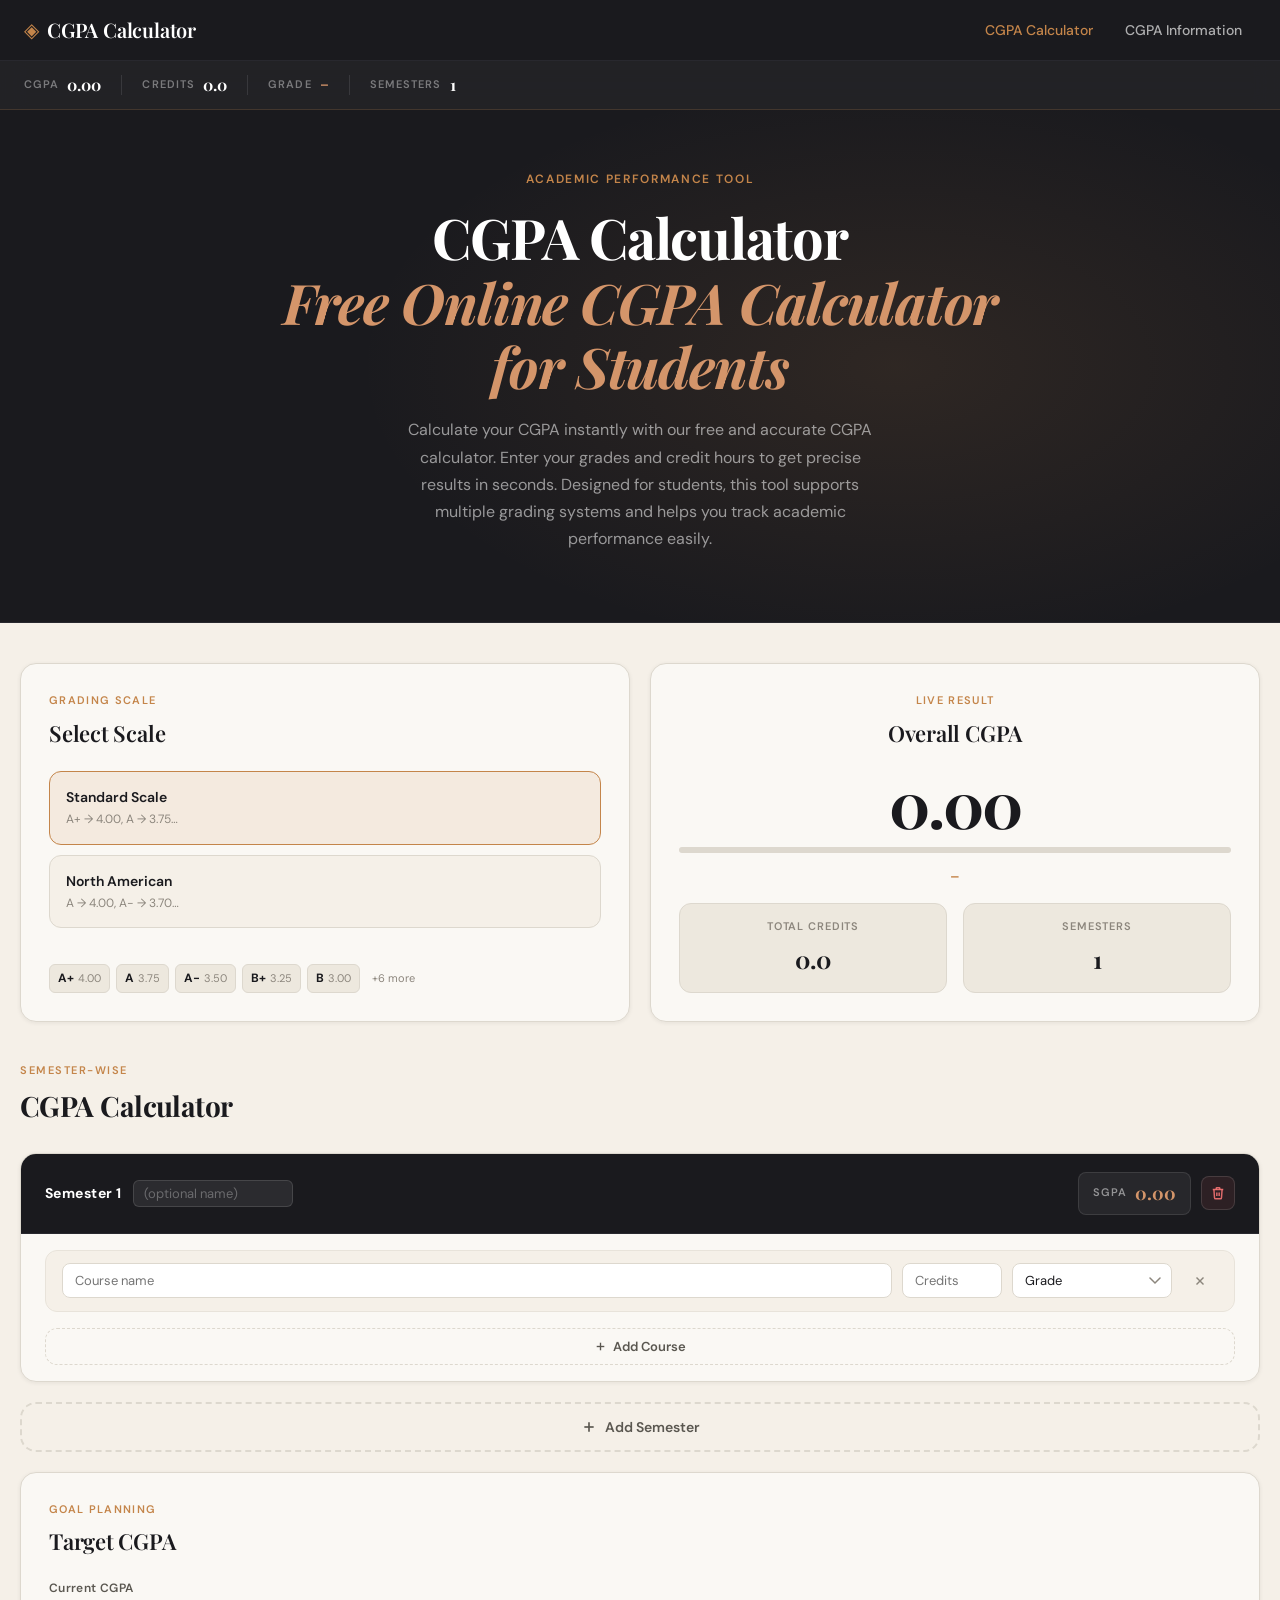
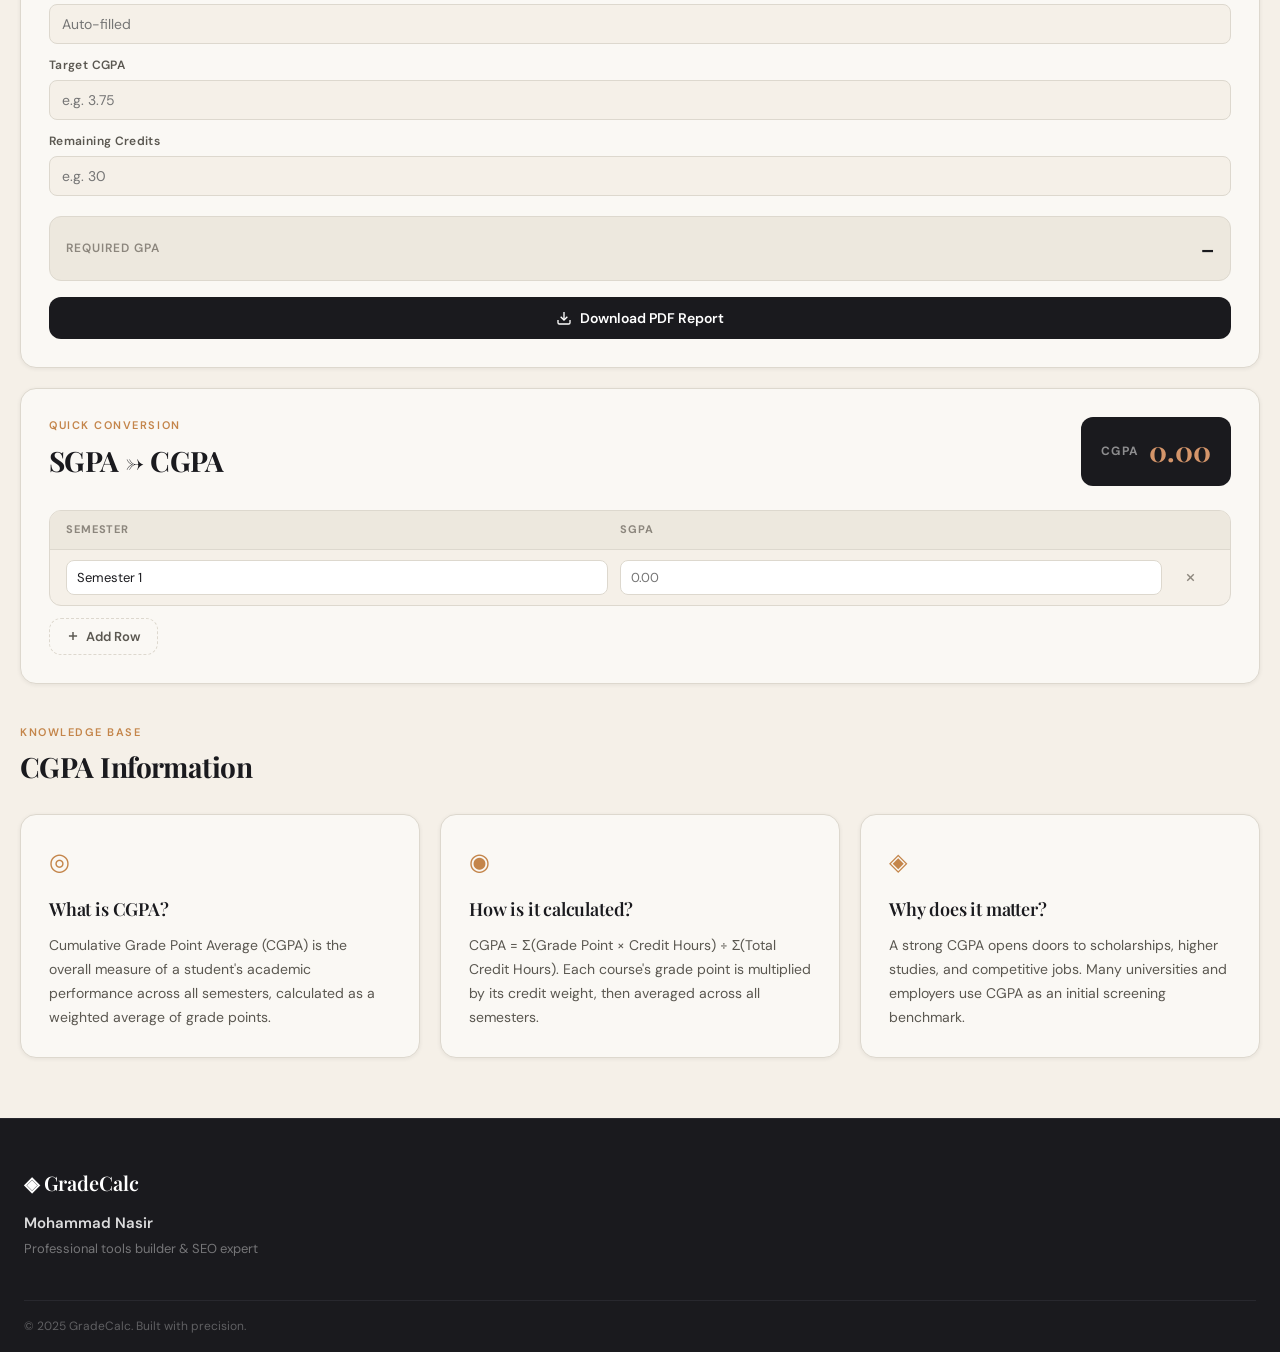
==== index.html @ 62d0e015 "index.html" ====
<!DOCTYPE html>
<html lang="en">
<head>
  <meta charset="UTF-8" />
  <meta name="viewport" content="width=device-width, initial-scale=1.0" />
  <title>CGPA Calculator – Fast & Accurate Tool | CGPACalculator.dev</title>
  <link rel="canonical" href="https://cgpacalculator.dev/" />
  <meta name="description" content="Calculate your CGPA instantly with our free CGPA calculator. Enter grades and credit hours to get results in seconds. Easy, fast, and student-friendly tool.">
  <meta name="google-site-verification" content="euvaC8yQmQ0gEXwuGFXI_nS4S3VFbsI_gxWL7Fpsbpg" />
  <meta name="msvalidate.01" content="71C0921EC3367979D0DF5595EA15F657" />
  <script async src="https://www.googletagmanager.com/gtag/js?id=G-31G4QMCRXB"></script>
  <script>
    window.dataLayer = window.dataLayer || [];
    function gtag(){dataLayer.push(arguments);}
    gtag('js', new Date());
    gtag('config', 'G-31G4QMCRXB');
  </script>
  <meta property="og:title" content="CGPA Calculator – Fast and Accurate CGPA Results" />
  <meta property="og:description" content="Free online CGPA calculator with multi-semester support, SGPA target prediction, and PDF export." />
  <meta property="og:type" content="website" />
  <meta property="og:url" content="https://cgpacalculator.dev/" />
  <meta property="og:image" content="https://cgpacalculator.dev/cgpa-calculator.webp" />
  <link rel="icon" type="image/webp" href="cgpa-calculator-logo.webp" />
  <link href="https://fonts.googleapis.com/css2?family=Playfair+Display:wght@400;600;700&family=DM+Sans:wght@300;400;500;600&display=swap" rel="stylesheet" />
  <link rel="stylesheet" href="style.css" />
</head>
<body>

  <!-- HEADER -->
  <header class="header">
    <div class="header-inner">
      <a href="index.html" class="logo">
        <span class="logo-icon">◈</span>
        <span class="logo-text">CGPA Calculator</span>
      </a>
      <nav class="nav-desktop">
        <a href="index.html" class="nav-link active">CGPA Calculator</a>
        <a href="cgpa-information.html" class="nav-link">CGPA Information</a>
      </nav>
      <button class="hamburger" id="hamburger" aria-label="Menu">
        <span></span><span></span><span></span>
      </button>
    </div>
    <div class="mobile-menu" id="mobileMenu">
      <a href="index.html" class="mobile-nav-link" onclick="closeMobileMenu()">CGPA Calculator</a>
      <a href="cgpa-information.html" class="mobile-nav-link" onclick="closeMobileMenu()">CGPA Information</a>
    </div>
  </header>

  <!-- STICKY CGPA BAR -->
  <div class="sticky-bar" id="stickyBar">
    <div class="sticky-bar-inner">
      <div class="sticky-item">
        <span class="sticky-label">CGPA</span>
        <span class="sticky-val" id="stickyCGPA">0.00</span>
      </div>
      <div class="sticky-divider"></div>
      <div class="sticky-item">
        <span class="sticky-label">Credits</span>
        <span class="sticky-val" id="stickyCredits">0</span>
      </div>
      <div class="sticky-divider"></div>
      <div class="sticky-item">
        <span class="sticky-label">Grade</span>
        <span class="sticky-val sticky-grade" id="stickyGrade">–</span>
      </div>
      <div class="sticky-divider"></div>
      <div class="sticky-item">
        <span class="sticky-label">Semesters</span>
        <span class="sticky-val" id="stickySemesters">1</span>
      </div>
    </div>
  </div>

  <!-- HERO -->
  <section class="hero">
    <div class="hero-inner">
      <p class="hero-eyebrow">Academic Performance Tool</p>
      <h1 class="hero-title">CGPA Calculator<br /><em>Free Online CGPA Calculator for Students</em></h1>
      <p class="hero-sub">Calculate your CGPA instantly with our free and accurate CGPA calculator. Enter your grades and credit hours to get precise results in seconds. Designed for students, this tool supports multiple grading systems and helps you track academic performance easily.</p>
    </div>
  </section>

  <!-- MAIN CONTENT -->
  <main class="main-content" id="calculator">

    <!-- TOP GRID: SCALE + RESULT -->
    <section class="top-grid">
      <div class="top-card" id="scaleCard">
        <div class="card-label">Grading Scale</div>
        <h2 class="card-title">Select Scale</h2>
        <div class="scale-options">
          <label class="scale-option" id="scaleStandardLabel">
            <input type="radio" name="scale" value="standard" checked id="scaleStandard" />
            <div class="scale-option-content">
              <span class="scale-name">Standard Scale</span>
              <span class="scale-desc">A+ → 4.00, A → 3.75…</span>
            </div>
          </label>
          <label class="scale-option" id="scaleNALabel">
            <input type="radio" name="scale" value="na" id="scaleNA" />
            <div class="scale-option-content">
              <span class="scale-name">North American</span>
              <span class="scale-desc">A → 4.00, A− → 3.70…</span>
            </div>
          </label>
        </div>
        <div class="scale-preview" id="scalePreview"></div>
      </div>

      <div class="top-card result-card" id="resultCard">
        <div class="card-label">Live Result</div>
        <h2 class="card-title">Overall CGPA</h2>
        <div class="cgpa-display">
          <div class="cgpa-big" id="cgpaDisplay">0.00</div>
          <div class="cgpa-bar-wrap">
            <div class="cgpa-bar" id="cgpaBar"></div>
          </div>
          <div class="cgpa-grade-label" id="cgpaGradeLabel">–</div>
        </div>
        <div class="total-credits-row">
          <div class="stat-box">
            <span class="stat-label">Total Credits</span>
            <span class="stat-val" id="totalCredits">0</span>
          </div>
          <div class="stat-box">
            <span class="stat-label">Semesters</span>
            <span class="stat-val" id="totalSemesters">1</span>
          </div>
        </div>
      </div>
    </section>

    <!-- CGPA CALCULATOR -->
    <section class="calculator-section">
      <div class="section-header">
        <div>
          <span class="section-eyebrow">Semester-wise</span>
          <h2 class="section-title">CGPA Calculator</h2>
        </div>
      </div>
      <div id="semestersContainer"></div>
      <button class="btn-add-semester" id="addSemesterBtn">
        <svg width="16" height="16" viewBox="0 0 24 24" fill="none" stroke="currentColor" stroke-width="2.5"><line x1="12" y1="5" x2="12" y2="19"/><line x1="5" y1="12" x2="19" y2="12"/></svg>
        Add Semester
      </button>
    </section>

    <!-- TARGET CGPA (standalone — between calculator and sgpa) -->
    <div class="top-card target-card-standalone" id="targetCard">
      <div class="card-label">Goal Planning</div>
      <h2 class="card-title">Target CGPA</h2>
      <div class="target-form">
        <div class="target-field">
          <label>Current CGPA</label>
          <input type="number" id="currentCGPA" min="0" max="4" step="0.01" placeholder="Auto-filled" />
        </div>
        <div class="target-field">
          <label>Target CGPA</label>
          <input type="number" id="targetCGPA" min="0" max="4" step="0.01" placeholder="e.g. 3.75" />
        </div>
        <div class="target-field">
          <label>Remaining Credits</label>
          <input type="number" id="remainingCredits" min="0" step="1" placeholder="e.g. 30" />
        </div>
        <div class="target-result" id="targetResult">
          <span class="target-label">Required GPA</span>
          <span class="target-val" id="requiredGPA">–</span>
        </div>
      </div>
      <button class="btn-pdf" id="downloadPDF">
        <svg width="16" height="16" viewBox="0 0 24 24" fill="none" stroke="currentColor" stroke-width="2"><path d="M21 15v4a2 2 0 0 1-2 2H5a2 2 0 0 1-2-2v-4"/><polyline points="7 10 12 15 17 10"/><line x1="12" y1="15" x2="12" y2="3"/></svg>
        Download PDF Report
      </button>
    </div>

    <!-- SGPA → CGPA -->
    <section class="sgpa-section">
      <div class="section-header">
        <div>
          <span class="section-eyebrow">Quick Conversion</span>
          <h2 class="section-title">SGPA → CGPA</h2>
        </div>
        <div class="sgpa-cgpa-result">
          <span class="sgpa-label">CGPA</span>
          <span class="sgpa-val" id="sgpaCGPA">0.00</span>
        </div>
      </div>
      <div class="sgpa-table-wrap">
        <div class="sgpa-table-header">
          <span>Semester</span>
          <span>SGPA</span>
          <span></span>
        </div>
        <div id="sgpaRowsContainer"></div>
      </div>
      <button class="btn-add-row" id="addSGPARow">
        <svg width="14" height="14" viewBox="0 0 24 24" fill="none" stroke="currentColor" stroke-width="2.5"><line x1="12" y1="5" x2="12" y2="19"/><line x1="5" y1="12" x2="19" y2="12"/></svg>
        Add Row
      </button>
    </section>

    <!-- INFO SECTION -->
    <section class="info-section" id="info">
      <div class="section-header">
        <div>
          <span class="section-eyebrow">Knowledge Base</span>
          <h2 class="section-title">CGPA Information</h2>
        </div>
      </div>
      <div class="info-grid">
        <div class="info-card">
          <div class="info-icon">◎</div>
          <h3>What is CGPA?</h3>
          <p>Cumulative Grade Point Average (CGPA) is the overall measure of a student's academic performance across all semesters, calculated as a weighted average of grade points.</p>
        </div>
        <div class="info-card">
          <div class="info-icon">◉</div>
          <h3>How is it calculated?</h3>
          <p>CGPA = Σ(Grade Point × Credit Hours) ÷ Σ(Total Credit Hours). Each course's grade point is multiplied by its credit weight, then averaged across all semesters.</p>
        </div>
        <div class="info-card">
          <div class="info-icon">◈</div>
          <h3>Why does it matter?</h3>
          <p>A strong CGPA opens doors to scholarships, higher studies, and competitive jobs. Many universities and employers use CGPA as an initial screening benchmark.</p>
        </div>
      </div>
    </section>

  </main>

  <!-- FOOTER -->
  <footer class="footer">
    <div class="footer-inner">
      <div class="footer-left">
        <div class="footer-logo">◈ GradeCalc</div>
        <div class="footer-author">Mohammad Nasir</div>
        <div class="footer-bio">Professional tools builder & SEO expert</div>
      </div>
    </div>
    <div class="footer-bottom">
      <span>© 2025 GradeCalc. Built with precision.</span>
    </div>
  </footer>

  <script src="script.js"></script>
</body>
</html>
---- style.css ----
/* ============================================================
   GRADECALC — Complete Stylesheet
   Covers: index, cgpa-information, all blog pages
   ============================================================ */

*, *::before, *::after { box-sizing: border-box; margin: 0; padding: 0; }

:root {
  --bg:           #f5f0e8;
  --bg-2:         #ede8de;
  --bg-card:      #faf8f4;
  --surface:      #ffffff;
  --border:       #ddd8ce;
  --border-light: #e8e3da;
  --text-primary:   #1a1a1e;
  --text-secondary: #5a5750;
  --text-muted:     #8c867d;
  --accent:       #c4854a;
  --accent-light: #d4956a;
  --accent-dim:   rgba(196,133,74,0.12);
  --accent-glow:  rgba(196,133,74,0.25);
  --dark:   #1a1a1e;
  --dark-2: #28282e;
  --dark-3: #38383f;
  --green: #4a8c6a;
  --red:   #b85555;
  --radius-sm: 8px;
  --radius:    12px;
  --radius-lg: 16px;
  --shadow-sm: 0 1px 4px rgba(26,26,30,0.07);
  --shadow:    0 4px 16px rgba(26,26,30,0.10);
  --shadow-lg: 0 8px 32px rgba(26,26,30,0.13);
  --font-display: 'Playfair Display', Georgia, serif;
  --font-body:    'DM Sans', -apple-system, sans-serif;
  --transition:   0.22s ease;
}

html { scroll-behavior: smooth; }
body { font-family: var(--font-body); background: var(--bg); color: var(--text-primary); line-height: 1.6; min-height: 100vh; -webkit-font-smoothing: antialiased; }

/* HEADER */
.header { position: sticky; top: 0; z-index: 100; background: var(--dark); border-bottom: 1px solid var(--dark-2); backdrop-filter: blur(12px); }
.header-inner { max-width: 1280px; margin: 0 auto; padding: 0 24px; height: 60px; display: flex; align-items: center; justify-content: space-between; }
.logo { display: flex; align-items: center; gap: 8px; text-decoration: none; }
.logo-icon { color: var(--accent); font-size: 20px; line-height: 1; }
.logo-text { font-family: var(--font-display); font-size: 20px; font-weight: 600; color: #fff; letter-spacing: -0.01em; }
.nav-desktop { display: flex; align-items: center; gap: 4px; }
.nav-link { text-decoration: none; color: rgba(255,255,255,0.65); font-size: 14px; font-weight: 500; padding: 6px 14px; border-radius: var(--radius-sm); transition: color var(--transition), background var(--transition); }
.nav-link:hover { color: #fff; background: rgba(255,255,255,0.08); }
.nav-link.active { color: var(--accent); }
.hamburger { display: none; flex-direction: column; gap: 5px; background: none; border: none; cursor: pointer; padding: 6px; border-radius: 6px; }
.hamburger span { display: block; width: 22px; height: 2px; background: rgba(255,255,255,0.8); border-radius: 2px; transition: transform var(--transition), opacity var(--transition); }
.hamburger.active span:nth-child(1) { transform: translateY(7px) rotate(45deg); }
.hamburger.active span:nth-child(2) { opacity: 0; }
.hamburger.active span:nth-child(3) { transform: translateY(-7px) rotate(-45deg); }
.mobile-menu { display: none; flex-direction: column; background: var(--dark-2); border-top: 1px solid var(--dark-3); overflow: hidden; max-height: 0; transition: max-height 0.3s ease; }
.mobile-menu.open { max-height: 200px; }
.mobile-nav-link { display: block; padding: 14px 24px; color: rgba(255,255,255,0.75); text-decoration: none; font-size: 14px; font-weight: 500; border-bottom: 1px solid var(--dark-3); transition: color var(--transition), background var(--transition); }
.mobile-nav-link:hover { color: #fff; background: rgba(255,255,255,0.05); }

/* STICKY BAR */
.sticky-bar { position: sticky; top: 60px; z-index: 90; background: rgba(26,26,30,0.96); backdrop-filter: blur(12px); -webkit-backdrop-filter: blur(12px); border-bottom: 1px solid rgba(196,133,74,0.2); transform: translateY(-100%); opacity: 0; transition: transform 0.3s ease, opacity 0.3s ease; pointer-events: none; }
.sticky-bar.visible { transform: translateY(0); opacity: 1; pointer-events: auto; }
.sticky-bar-inner { max-width: 1280px; margin: 0 auto; padding: 0 24px; height: 48px; display: flex; align-items: center; }
.sticky-item { display: flex; align-items: center; gap: 8px; padding: 0 20px; }
.sticky-item:first-child { padding-left: 0; }
.sticky-divider { width: 1px; height: 20px; background: rgba(255,255,255,0.1); flex-shrink: 0; }
.sticky-label { font-size: 11px; font-weight: 600; letter-spacing: 0.1em; text-transform: uppercase; color: rgba(255,255,255,0.4); }
.sticky-val { font-size: 16px; font-weight: 700; color: #fff; font-family: var(--font-display); }
.sticky-grade { color: var(--accent-light); font-size: 13px; font-weight: 600; font-family: var(--font-body); }

/* HERO */
.hero { background: var(--dark); padding: 60px 24px 70px; border-bottom: 1px solid var(--dark-2); position: relative; overflow: hidden; }
.hero::before { content: ""; position: absolute; inset: 0; background: radial-gradient(ellipse 60% 80% at 70% 50%, rgba(196,133,74,0.12) 0%, transparent 70%); pointer-events: none; }
.hero-inner { max-width: 720px; margin: 0 auto; text-align: center; position: relative; }
.hero-eyebrow { font-size: 12px; font-weight: 600; letter-spacing: 0.14em; text-transform: uppercase; color: var(--accent); margin-bottom: 16px; }
.hero-title { font-family: var(--font-display); font-size: clamp(32px, 5vw, 56px); font-weight: 700; color: #fff; line-height: 1.15; letter-spacing: -0.02em; margin-bottom: 18px; }
.hero-title em { font-style: italic; color: var(--accent-light); }
.hero-sub { font-size: 16px; color: rgba(255,255,255,0.55); max-width: 480px; margin: 0 auto; line-height: 1.7; }

/* MAIN CONTENT (index) */
.main-content { max-width: 1280px; margin: 0 auto; padding: 48px 24px 0; display: flex; flex-direction: column; }

/* TOP GRID */
.top-grid { display: grid; grid-template-columns: 1fr 1fr; gap: 20px; margin-bottom: 20px; align-items: stretch; }
.top-card { background: var(--bg-card); border: 1px solid var(--border); border-radius: var(--radius-lg); padding: 28px; display: flex; flex-direction: column; box-shadow: var(--shadow-sm); transition: box-shadow var(--transition); }
.top-card:hover { box-shadow: var(--shadow); }
.target-card-standalone { margin-top: 20px; margin-bottom: 20px; }
.card-label { font-size: 11px; font-weight: 600; letter-spacing: 0.12em; text-transform: uppercase; color: var(--accent); margin-bottom: 6px; }
.card-title { font-family: var(--font-display); font-size: 22px; font-weight: 600; color: var(--text-primary); margin-bottom: 20px; letter-spacing: -0.01em; }
.scale-options { display: flex; flex-direction: column; gap: 10px; }
.scale-option { display: flex; align-items: center; gap: 12px; padding: 14px 16px; border: 1.5px solid var(--border); border-radius: var(--radius); cursor: pointer; transition: border-color var(--transition), background var(--transition); background: var(--bg); }
.scale-option input[type="radio"] { display: none; }
.scale-option.scale-active { border-color: var(--accent); background: var(--accent-dim); }
.scale-option:hover { border-color: var(--accent-light); }
.scale-option-content { display: flex; flex-direction: column; gap: 2px; }
.scale-name { font-size: 14px; font-weight: 600; color: var(--text-primary); }
.scale-desc { font-size: 12px; color: var(--text-muted); }
.scale-preview { margin-top: auto; padding-top: 16px; }
.preview-row { display: flex; flex-wrap: wrap; gap: 6px; align-items: center; }
.preview-item { display: flex; align-items: center; gap: 4px; background: var(--bg-2); border: 1px solid var(--border); border-radius: 6px; padding: 4px 8px; }
.pi-letter { font-size: 12px; font-weight: 700; color: var(--text-primary); }
.pi-val    { font-size: 11px; color: var(--text-muted); }
.preview-more { font-size: 11px; color: var(--text-muted); padding: 4px 6px; }
.result-card { align-items: center; text-align: center; }
.cgpa-display { flex: 1; display: flex; flex-direction: column; align-items: center; gap: 12px; width: 100%; }
.cgpa-big { font-family: var(--font-display); font-size: 64px; font-weight: 700; color: var(--text-primary); line-height: 1; letter-spacing: -0.03em; }
.cgpa-bar-wrap { width: 100%; height: 6px; background: var(--border); border-radius: 99px; overflow: hidden; }
.cgpa-bar { height: 100%; background: linear-gradient(90deg, var(--accent), var(--accent-light)); border-radius: 99px; width: 0%; transition: width 0.6s cubic-bezier(0.34,1.56,0.64,1); }
.cgpa-grade-label { font-size: 14px; font-weight: 600; color: var(--accent); letter-spacing: 0.04em; }
.total-credits-row { display: flex; gap: 16px; margin-top: auto; padding-top: 16px; width: 100%; }
.stat-box { flex: 1; background: var(--bg-2); border: 1px solid var(--border); border-radius: var(--radius); padding: 14px; display: flex; flex-direction: column; gap: 4px; }
.stat-label { font-size: 11px; font-weight: 600; letter-spacing: 0.08em; text-transform: uppercase; color: var(--text-muted); }
.stat-val   { font-size: 24px; font-weight: 700; font-family: var(--font-display); color: var(--text-primary); }
.target-form { display: flex; flex-direction: column; gap: 12px; flex: 1; }
.target-field { display: flex; flex-direction: column; gap: 5px; }
.target-field label { font-size: 12px; font-weight: 600; color: var(--text-secondary); letter-spacing: 0.03em; }
.target-field input { width: 100%; padding: 10px 12px; border: 1.5px solid var(--border); border-radius: var(--radius-sm); background: var(--bg); font-family: var(--font-body); font-size: 14px; color: var(--text-primary); outline: none; transition: border-color var(--transition); }
.target-field input:focus { border-color: var(--accent); }
.target-result { margin-top: 8px; padding: 14px 16px; background: var(--bg-2); border: 1.5px solid var(--border); border-radius: var(--radius); display: flex; justify-content: space-between; align-items: center; transition: border-color var(--transition), background var(--transition); }
.target-result.target-possible   { border-color: var(--green); background: rgba(74,140,106,0.08); }
.target-result.target-impossible { border-color: var(--red);   background: rgba(184,85,85,0.08); }
.target-result.target-achieved   { border-color: var(--accent); background: var(--accent-dim); }
.target-label { font-size: 12px; font-weight: 600; color: var(--text-muted); text-transform: uppercase; letter-spacing: 0.08em; }
.target-val   { font-size: 22px; font-weight: 700; font-family: var(--font-display); color: var(--text-primary); }
.target-impossible .target-val { color: var(--red); }
.target-achieved   .target-val { color: var(--accent); }
.target-possible   .target-val { color: var(--green); }
.btn-pdf { margin-top: 16px; display: flex; align-items: center; justify-content: center; gap: 8px; width: 100%; padding: 12px 18px; background: var(--dark); color: #fff; border: none; border-radius: var(--radius); font-family: var(--font-body); font-size: 14px; font-weight: 600; cursor: pointer; transition: background var(--transition), transform var(--transition); }
.btn-pdf:hover  { background: var(--dark-2); transform: translateY(-1px); }
.btn-pdf:active { transform: translateY(0); }

/* SECTION HEADERS */
.section-header { display: flex; justify-content: space-between; align-items: flex-start; margin-bottom: 24px; }
.section-eyebrow { display: block; font-size: 11px; font-weight: 600; letter-spacing: 0.14em; text-transform: uppercase; color: var(--accent); margin-bottom: 4px; }
.section-title { font-family: var(--font-display); font-size: 28px; font-weight: 700; color: var(--text-primary); letter-spacing: -0.02em; }

/* CALCULATOR SECTION */
.calculator-section { margin-top: 20px; margin-bottom: 0; }
.semester-box { background: var(--bg-card); border: 1px solid var(--border); border-radius: var(--radius-lg); margin-bottom: 20px; overflow: hidden; box-shadow: var(--shadow-sm); transition: box-shadow var(--transition); }
.semester-box:hover { box-shadow: var(--shadow); }
.semester-header { display: flex; align-items: center; justify-content: space-between; padding: 18px 24px; background: var(--dark); border-bottom: 1px solid var(--dark-2); }
.semester-title-wrap { display: flex; align-items: center; gap: 12px; }
.semester-num { font-size: 14px; font-weight: 700; color: #fff; letter-spacing: 0.03em; }
.semester-name-input { background: rgba(255,255,255,0.08); border: 1px solid rgba(255,255,255,0.12); border-radius: 6px; padding: 4px 10px; font-family: var(--font-body); font-size: 13px; color: rgba(255,255,255,0.75); width: 160px; outline: none; transition: border-color var(--transition), background var(--transition); }
.semester-name-input:focus { border-color: var(--accent); background: rgba(255,255,255,0.12); }
.semester-name-input::placeholder { color: rgba(255,255,255,0.3); }
.semester-right-wrap { display: flex; align-items: center; gap: 10px; }
.semester-sgpa-wrap { display: flex; align-items: center; gap: 8px; background: rgba(255,255,255,0.06); border: 1px solid rgba(255,255,255,0.1); border-radius: 8px; padding: 6px 14px; }
.sgpa-tag-label { font-size: 11px; font-weight: 600; color: rgba(255,255,255,0.5); text-transform: uppercase; letter-spacing: 0.1em; }
.sgpa-tag-val   { font-size: 18px; font-weight: 700; font-family: var(--font-display); color: var(--accent-light); }
.btn-delete-semester { display: flex; align-items: center; justify-content: center; width: 34px; height: 34px; border: 1px solid rgba(255,255,255,0.12); background: rgba(184,85,85,0.12); color: rgba(255,120,120,0.85); cursor: pointer; border-radius: 8px; transition: background var(--transition), color var(--transition), border-color var(--transition); flex-shrink: 0; }
.btn-delete-semester:hover { background: rgba(184,85,85,0.28); color: #ff8080; border-color: rgba(184,85,85,0.4); }
.courses-container { padding: 16px 24px 8px; display: flex; flex-direction: column; gap: 10px; }
.course-row { display: grid; grid-template-columns: 2fr 100px 160px 36px; gap: 10px; align-items: center; padding: 12px 16px; background: var(--bg); border: 1px solid var(--border-light); border-radius: var(--radius); transition: opacity 0.25s, border-color var(--transition), box-shadow var(--transition); }
.course-row:hover  { border-color: var(--border); box-shadow: var(--shadow-sm); }
.course-row.removing { opacity: 0; }
.course-row input, .course-row select { width: 100%; padding: 8px 12px; border: 1.5px solid var(--border); border-radius: var(--radius-sm); background: var(--surface); font-family: var(--font-body); font-size: 13px; color: var(--text-primary); outline: none; transition: border-color var(--transition); }
.course-row input:focus, .course-row select:focus { border-color: var(--accent); }
.course-row select { appearance: none; -webkit-appearance: none; background-image: url("data:image/svg+xml,%3Csvg xmlns='http://www.w3.org/2000/svg' width='12' height='8' viewBox='0 0 12 8'%3E%3Cpath d='M1 1l5 5 5-5' stroke='%238c867d' stroke-width='1.5' fill='none' stroke-linecap='round'/%3E%3C/svg%3E"); background-repeat: no-repeat; background-position: right 10px center; padding-right: 28px; }
.btn-delete-course { display: flex; align-items: center; justify-content: center; width: 36px; height: 36px; border: none; background: transparent; color: var(--text-muted); cursor: pointer; border-radius: 6px; transition: background var(--transition), color var(--transition); flex-shrink: 0; }
.btn-delete-course:hover { background: rgba(184,85,85,0.1); color: var(--red); }
.btn-add-course { display: flex; align-items: center; justify-content: center; gap: 6px; margin: 8px 24px 16px; padding: 9px 16px; width: calc(100% - 48px); background: transparent; border: 1.5px dashed var(--border); border-radius: var(--radius); font-family: var(--font-body); font-size: 13px; font-weight: 600; color: var(--text-secondary); cursor: pointer; transition: border-color var(--transition), color var(--transition), background var(--transition); }
.btn-add-course:hover { border-color: var(--accent); color: var(--accent); background: var(--accent-dim); }
.btn-add-semester { display: flex; align-items: center; justify-content: center; gap: 8px; width: 100%; padding: 14px; background: transparent; border: 2px dashed var(--border); border-radius: var(--radius-lg); font-family: var(--font-body); font-size: 14px; font-weight: 600; color: var(--text-secondary); cursor: pointer; transition: all var(--transition); }
.btn-add-semester:hover { border-color: var(--accent); color: var(--accent); background: var(--accent-dim); }

/* SGPA SECTION */
.sgpa-section { background: var(--bg-card); border: 1px solid var(--border); border-radius: var(--radius-lg); padding: 28px; margin-bottom: 40px; box-shadow: var(--shadow-sm); }
.sgpa-cgpa-result { display: flex; align-items: center; gap: 10px; background: var(--dark); border-radius: var(--radius); padding: 12px 20px; }
.sgpa-label { font-size: 12px; font-weight: 700; color: rgba(255,255,255,0.5); letter-spacing: 0.1em; text-transform: uppercase; }
.sgpa-val   { font-size: 28px; font-weight: 700; font-family: var(--font-display); color: var(--accent-light); }
.sgpa-table-wrap { background: var(--bg); border: 1px solid var(--border); border-radius: var(--radius); overflow: hidden; margin-bottom: 12px; }
.sgpa-table-header { display: grid; grid-template-columns: 1fr 1fr 40px; gap: 12px; padding: 10px 16px; background: var(--bg-2); border-bottom: 1px solid var(--border); font-size: 11px; font-weight: 700; color: var(--text-muted); letter-spacing: 0.08em; text-transform: uppercase; }
.sgpa-row { display: grid; grid-template-columns: 1fr 1fr 40px; gap: 12px; align-items: center; padding: 10px 16px; border-bottom: 1px solid var(--border-light); transition: background var(--transition); }
.sgpa-row:last-child { border-bottom: none; }
.sgpa-row:hover { background: var(--bg-2); }
.sgpa-row input { width: 100%; padding: 8px 10px; border: 1.5px solid var(--border); border-radius: var(--radius-sm); background: var(--surface); font-family: var(--font-body); font-size: 13px; color: var(--text-primary); outline: none; transition: border-color var(--transition); }
.sgpa-row input:focus { border-color: var(--accent); }
.btn-delete-sgpa { display: flex; align-items: center; justify-content: center; width: 32px; height: 32px; border: none; background: transparent; color: var(--text-muted); cursor: pointer; border-radius: 6px; transition: background var(--transition), color var(--transition); }
.btn-delete-sgpa:hover { background: rgba(184,85,85,0.1); color: var(--red); }
.btn-add-row { display: flex; align-items: center; gap: 6px; padding: 9px 16px; background: transparent; border: 1.5px dashed var(--border); border-radius: var(--radius); font-family: var(--font-body); font-size: 13px; font-weight: 600; color: var(--text-secondary); cursor: pointer; transition: all var(--transition); }
.btn-add-row:hover { border-color: var(--accent); color: var(--accent); background: var(--accent-dim); }

/* INFO CARDS */
.info-section { margin-bottom: 60px; }
.info-grid { display: grid; grid-template-columns: repeat(3, 1fr); gap: 20px; }
.info-card { background: var(--bg-card); border: 1px solid var(--border); border-radius: var(--radius-lg); padding: 28px; box-shadow: var(--shadow-sm); transition: box-shadow var(--transition), transform var(--transition); }
.info-card:hover { box-shadow: var(--shadow); transform: translateY(-2px); }
.info-icon { font-size: 24px; color: var(--accent); margin-bottom: 14px; }
.info-card h3 { font-family: var(--font-display); font-size: 18px; font-weight: 600; color: var(--text-primary); margin-bottom: 10px; letter-spacing: -0.01em; }
.info-card p  { font-size: 14px; color: var(--text-secondary); line-height: 1.7; }

/* BLOG GRID (cgpa-information) */
.blog-section-wrap { max-width: 1280px; margin: 0 auto; padding: 52px 24px 60px; }
.blog-grid { display: grid; grid-template-columns: repeat(3, 1fr); gap: 20px; margin-bottom: 52px; }
.blog-card { background: var(--bg-card); border: 1px solid var(--border); border-radius: var(--radius-lg); padding: 28px; text-decoration: none; display: flex; flex-direction: column; gap: 10px; box-shadow: var(--shadow-sm); position: relative; overflow: hidden; transition: box-shadow var(--transition), transform var(--transition), border-color var(--transition); }
.blog-card::before { content: ""; position: absolute; top: 0; left: 0; right: 0; height: 3px; background: linear-gradient(90deg, var(--accent), var(--accent-light)); opacity: 0; transition: opacity var(--transition); }
.blog-card:hover { box-shadow: var(--shadow); transform: translateY(-3px); border-color: rgba(196,133,74,0.3); }
.blog-card:hover::before { opacity: 1; }
.blog-card-num { font-size: 11px; font-weight: 700; letter-spacing: 0.1em; color: var(--accent); text-transform: uppercase; }
.blog-card h3 { font-family: var(--font-display); font-size: 18px; font-weight: 600; color: var(--text-primary); line-height: 1.3; letter-spacing: -0.01em; }
.blog-card p  { font-size: 14px; color: var(--text-secondary); line-height: 1.65; flex: 1; }
.blog-card-arrow { display: flex; align-items: center; gap: 6px; font-size: 13px; font-weight: 600; color: var(--accent); margin-top: 4px; transition: gap var(--transition); }
.blog-card:hover .blog-card-arrow { gap: 10px; }

/* QUICK REFERENCE */
.quick-ref { background: var(--bg-card); border: 1px solid var(--border); border-radius: var(--radius-lg); padding: 32px; margin-bottom: 40px; box-shadow: var(--shadow-sm); }
.quick-ref-title { font-family: var(--font-display); font-size: 22px; font-weight: 600; color: var(--text-primary); margin-bottom: 20px; letter-spacing: -0.01em; }

/* TABLE WRAP (cgpa-information) */
.table-wrap { width: 100%; overflow-x: auto; -webkit-overflow-scrolling: touch; border-radius: var(--radius); border: 1px solid var(--border); margin: 24px 0; }
.table-wrap table { width: 100%; min-width: 480px; border-collapse: collapse; font-size: 14px; }
.table-wrap thead { background: var(--dark); }
.table-wrap thead th { padding: 12px 16px; text-align: left; font-size: 11px; font-weight: 700; letter-spacing: 0.08em; text-transform: uppercase; color: rgba(255,255,255,0.75); white-space: nowrap; }
.table-wrap tbody tr { border-bottom: 1px solid var(--border-light); transition: background var(--transition); }
.table-wrap tbody tr:last-child { border-bottom: none; }
.table-wrap tbody tr:nth-child(even) { background: var(--bg-2); }
.table-wrap tbody tr:hover { background: var(--accent-dim); }
.table-wrap tbody td { padding: 11px 16px; color: var(--text-primary); vertical-align: middle; }
.table-wrap tbody td:first-child { font-weight: 600; }
.table-scroll-hint { display: none; font-size: 12px; color: var(--text-muted); margin-bottom: 8px; align-items: center; gap: 4px; }

/* BLOG ARTICLE PAGE */
.blog-page-wrap { max-width: 820px; margin: 0 auto; padding: 52px 24px 72px; }
.breadcrumb { display: flex; align-items: center; gap: 8px; margin-bottom: 32px; font-size: 13px; color: var(--text-muted); flex-wrap: wrap; }
.breadcrumb a { color: var(--accent); text-decoration: none; font-weight: 500; transition: color var(--transition); }
.breadcrumb a:hover { color: var(--accent-light); }
.breadcrumb-sep { color: var(--border); }
.blog-article { background: var(--bg-card); border: 1px solid var(--border); border-radius: var(--radius-lg); padding: 48px; box-shadow: var(--shadow-sm); }
.blog-article h1 { font-family: var(--font-display); font-size: clamp(24px, 4vw, 36px); font-weight: 700; color: var(--text-primary); line-height: 1.2; letter-spacing: -0.02em; margin-bottom: 8px; }
.blog-article .pub-date { font-size: 13px; color: var(--text-muted); margin-bottom: 36px; display: block; padding-bottom: 24px; border-bottom: 1px solid var(--border-light); }
.blog-article h2 { font-family: var(--font-display); font-size: 21px; font-weight: 600; color: var(--text-primary); margin: 36px 0 14px; letter-spacing: -0.01em; }
.blog-article h3 { font-family: var(--font-display); font-size: 17px; font-weight: 600; color: var(--text-primary); margin: 28px 0 10px; }
.blog-article p { font-size: 15px; color: var(--text-secondary); line-height: 1.8; margin-bottom: 16px; }
.blog-article ul, .blog-article ol { padding-left: 22px; margin-bottom: 18px; display: flex; flex-direction: column; gap: 8px; }
.blog-article li { font-size: 15px; color: var(--text-secondary); line-height: 1.7; }
.blog-article strong { color: var(--text-primary); font-weight: 600; }
.blog-article a { color: var(--accent); text-decoration: none; font-weight: 500; border-bottom: 1px solid var(--accent-glow); transition: border-color var(--transition), color var(--transition); }
.blog-article a:hover { color: var(--accent-light); border-color: var(--accent-light); }

/* Blog article tables — responsive */
.blog-article table { width: 100%; border-collapse: collapse; font-size: 14px; margin: 24px 0; border-radius: var(--radius); overflow: hidden; border: 1px solid var(--border); }
.blog-article table thead { background: var(--dark); }
.blog-article table thead th { padding: 12px 16px; text-align: left; font-size: 11px; font-weight: 700; letter-spacing: 0.08em; text-transform: uppercase; color: rgba(255,255,255,0.75); }
.blog-article table tbody tr { border-bottom: 1px solid var(--border-light); transition: background var(--transition); }
.blog-article table tbody tr:last-child { border-bottom: none; }
.blog-article table tbody tr:nth-child(even) { background: var(--bg-2); }
.blog-article table tbody tr:hover { background: var(--accent-dim); }
.blog-article table tbody td { padding: 11px 16px; color: var(--text-primary); vertical-align: middle; line-height: 1.5; }
.blog-article table tbody td:first-child { font-weight: 600; }

.back-link { display: inline-flex; align-items: center; gap: 6px; margin-top: 40px; padding: 10px 18px; background: var(--dark); color: #fff; text-decoration: none; border-radius: var(--radius); font-size: 14px; font-weight: 600; transition: background var(--transition); }
.back-link:hover { background: var(--dark-2); }

/* FOOTER */
.footer { background: var(--dark); border-top: 1px solid var(--dark-2); padding: 48px 24px 0; }
.footer-inner { max-width: 1280px; margin: 0 auto; display: flex; justify-content: space-between; align-items: flex-start; gap: 40px; padding-bottom: 40px; border-bottom: 1px solid var(--dark-2); }
.footer-left { flex: 1; }
.footer-logo   { font-family: var(--font-display); font-size: 20px; font-weight: 600; color: #fff; margin-bottom: 12px; }
.footer-author { font-size: 15px; font-weight: 600; color: rgba(255,255,255,0.85); margin-bottom: 4px; }
.footer-bio    { font-size: 13px; color: rgba(255,255,255,0.4); }
.footer-right  { flex: 1; max-width: 360px; }
.footer-subscribe-text { font-size: 13px; color: rgba(255,255,255,0.55); margin-bottom: 12px; line-height: 1.5; }
.footer-form   { display: flex; gap: 8px; }
.footer-email-input { flex: 1; padding: 10px 14px; background: rgba(255,255,255,0.07); border: 1px solid rgba(255,255,255,0.12); border-radius: var(--radius-sm); font-family: var(--font-body); font-size: 13px; color: #fff; outline: none; transition: border-color var(--transition); }
.footer-email-input::placeholder { color: rgba(255,255,255,0.3); }
.footer-email-input:focus { border-color: var(--accent); }
.btn-subscribe { padding: 10px 18px; background: var(--accent); color: #fff; border: none; border-radius: var(--radius-sm); font-family: var(--font-body); font-size: 13px; font-weight: 600; cursor: pointer; white-space: nowrap; transition: background var(--transition), transform var(--transition); }
.btn-subscribe:hover    { background: var(--accent-light); transform: translateY(-1px); }
.btn-subscribe:disabled { opacity: 0.6; cursor: not-allowed; }
.subscribe-msg { margin-top: 10px; font-size: 13px; min-height: 18px; }
.subscribe-msg.success { color: #6aad8a; }
.subscribe-msg.error   { color: #cc7070; }
.footer-contact-label { font-size: 12px; font-weight: 600; letter-spacing: 0.08em; text-transform: uppercase; color: rgba(255,255,255,0.4); margin-bottom: 8px; }
.footer-email-link { color: var(--accent-light); text-decoration: none; font-size: 14px; font-weight: 500; transition: color var(--transition); }
.footer-email-link:hover { color: #fff; }
.footer-bottom { max-width: 1280px; margin: 0 auto; padding: 16px 0; font-size: 12px; color: rgba(255,255,255,0.3); }

/* TOAST */
.toast { position: fixed; bottom: 24px; left: 50%; transform: translateX(-50%) translateY(20px); background: var(--dark); color: #fff; padding: 12px 24px; border-radius: var(--radius); font-size: 14px; font-weight: 500; box-shadow: var(--shadow-lg); z-index: 9999; opacity: 0; transition: opacity 0.3s, transform 0.3s; border: 1px solid var(--dark-3); pointer-events: none; white-space: nowrap; }
.toast.toast-visible { opacity: 1; transform: translateX(-50%) translateY(0); }

/* ============================================================
   RESPONSIVE
   ============================================================ */
@media (max-width: 1280px) {
  .main-content { padding: 40px 20px 0; }
  .blog-section-wrap { padding: 40px 20px 48px; }
  .blog-page-wrap { padding: 40px 20px 56px; }
}
@media (max-width: 1024px) {
  .info-grid { grid-template-columns: 1fr 1fr; }
  .blog-grid { grid-template-columns: repeat(2, 1fr); }
}
@media (max-width: 768px) {
  .nav-desktop { display: none; }
  .hamburger   { display: flex; }
  .mobile-menu { display: flex; }
  .hero { padding: 44px 20px 52px; }
  .main-content { padding: 28px 16px 0; }
  .blog-section-wrap { padding: 32px 16px 48px; }
  .blog-page-wrap { padding: 28px 16px 48px; }
  .blog-article { padding: 28px 20px; }
  .top-grid  { grid-template-columns: 1fr; }
  .info-grid { grid-template-columns: 1fr; }
  .blog-grid { grid-template-columns: 1fr; gap: 14px; }
  .course-row { grid-template-columns: 1fr 80px; grid-template-rows: auto auto auto; gap: 8px; padding: 14px 12px; }
  .course-row input.course-name   { grid-column: 1/2; grid-row: 1; }
  .course-row input.course-credit { grid-column: 2/3; grid-row: 1; }
  .course-row select.course-grade { grid-column: 1/2; grid-row: 2; }
  .btn-delete-course { grid-column: 1/-1; grid-row: 3; width: 100%; border-radius: var(--radius-sm); border: 1px solid rgba(184,85,85,0.2); }
  .semester-title-wrap { flex-direction: column; align-items: flex-start; gap: 6px; }
  .semester-name-input { width: 100%; }
  .semester-header { flex-wrap: wrap; gap: 10px; }
  .sgpa-section { padding: 20px; }
  .top-card { padding: 22px; }
  .section-header { flex-direction: column; gap: 16px; }
  .quick-ref { padding: 22px 18px; }
  .table-scroll-hint { display: flex; }
  .footer-inner { flex-direction: column; gap: 32px; }
  .footer-right { max-width: 100%; }
  .footer-form  { flex-direction: column; }
  .sticky-bar-inner { padding: 0 16px; }
  .sticky-item      { padding: 0 10px; }
  .sticky-label     { display: none; }
  .sticky-val       { font-size: 14px; }
  /* Blog tables scroll on mobile */
  .blog-article table { display: block; overflow-x: auto; -webkit-overflow-scrolling: touch; }
  .blog-article table thead, .blog-article table tbody { display: table; width: 100%; }
}
@media (max-width: 480px) {
  .hero-title { font-size: 28px; }
  .cgpa-big { font-size: 52px; }
  .card-title { font-size: 18px; }
  .section-title { font-size: 22px; }
  .semester-header { flex-direction: column; align-items: flex-start; }
  .semester-right-wrap { width: 100%; justify-content: space-between; }
  .course-row { grid-template-columns: 1fr; }
  .course-row input.course-name, .course-row input.course-credit, .course-row select.course-grade, .btn-delete-course { grid-column: 1; grid-row: auto; width: 100%; }
  .blog-card { padding: 22px 18px; }
  .blog-card h3 { font-size: 16px; }
  .blog-article { padding: 22px 16px; }
  .blog-article h1 { font-size: 22px; }
  .blog-article h2 { font-size: 18px; }
}
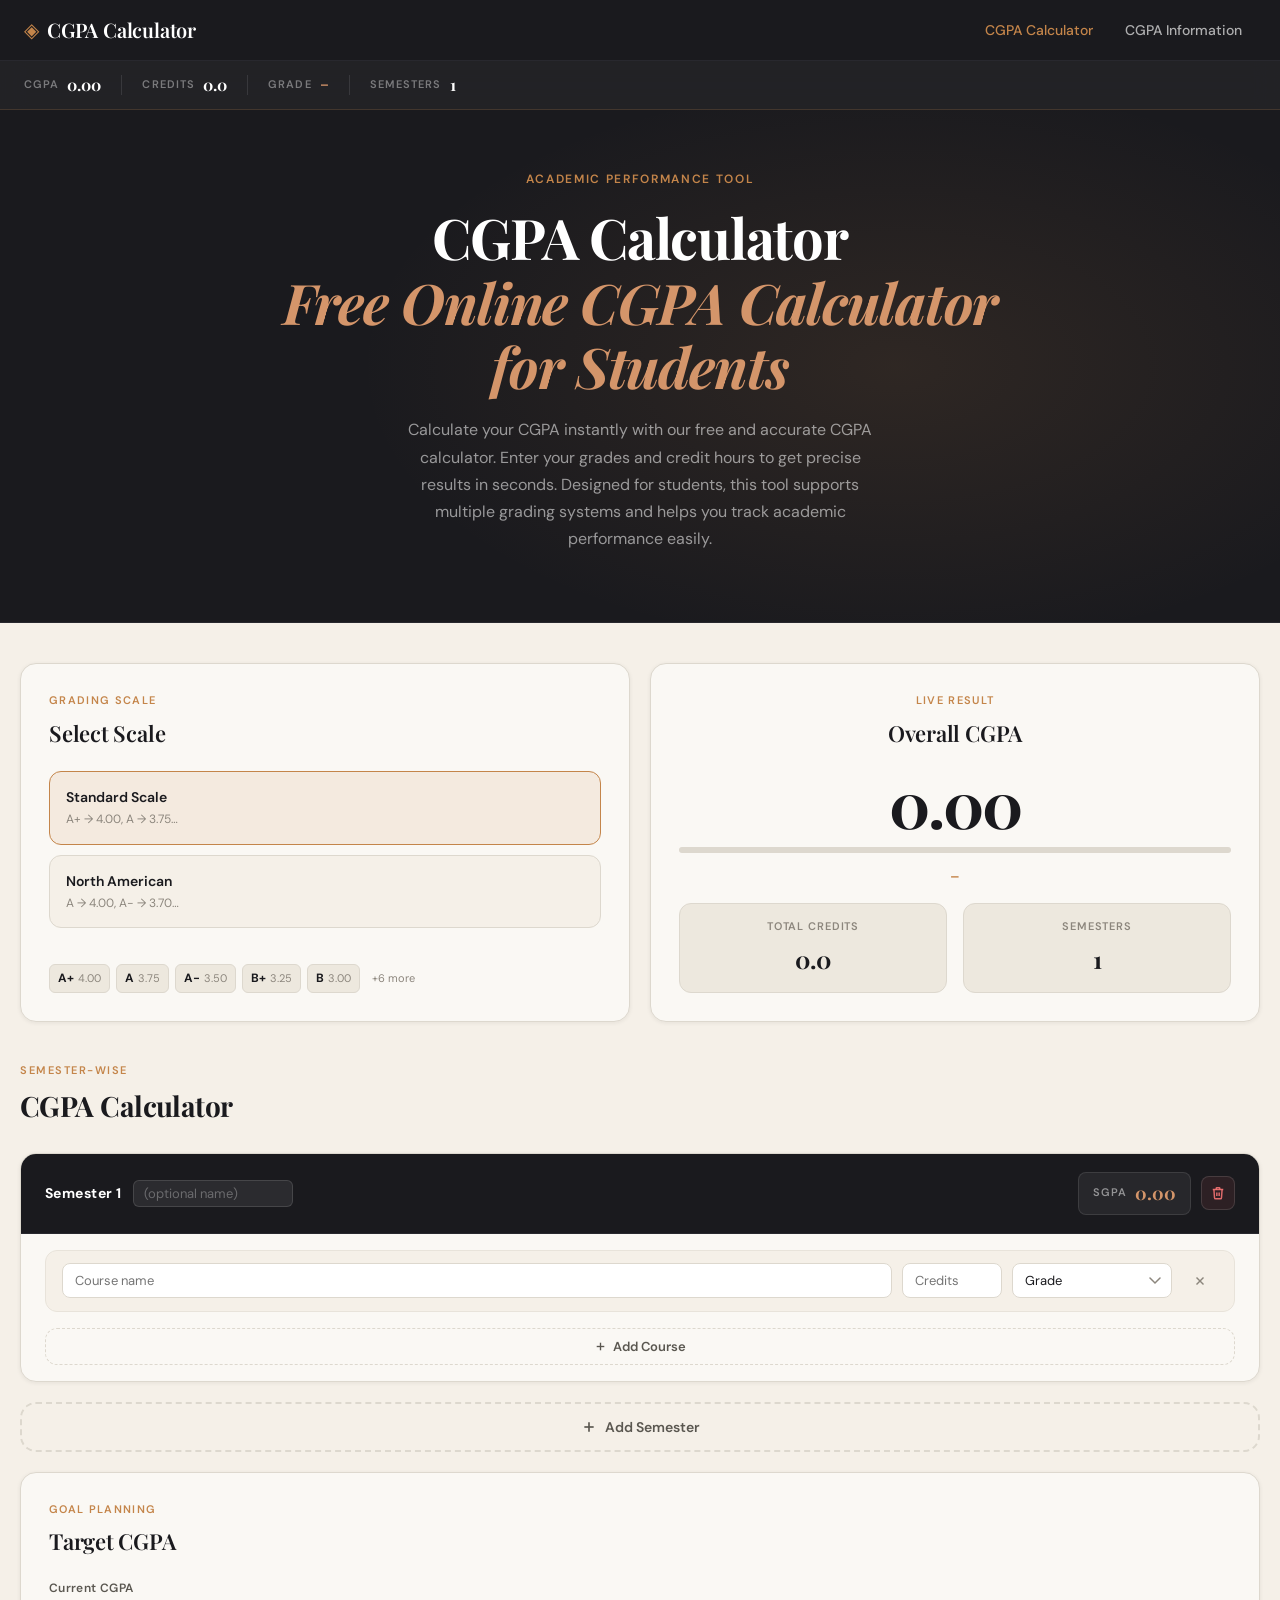
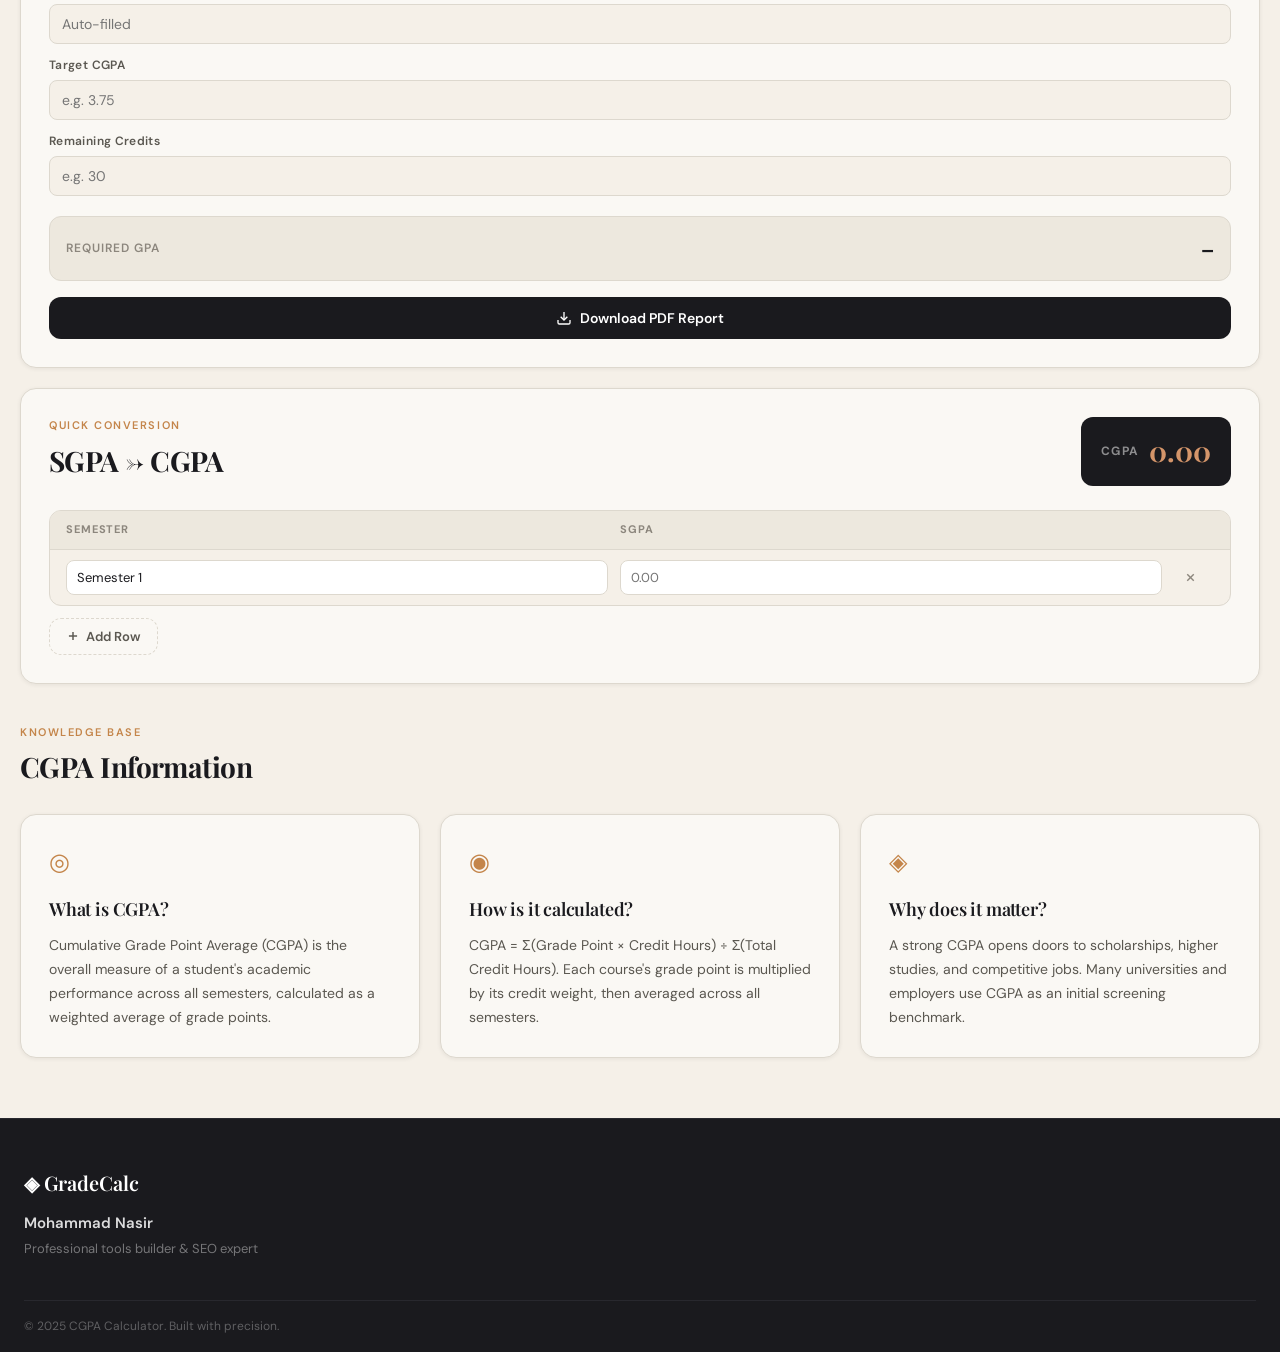
==== commit 79f39d33: "index.html" ====
--- a/index.html
+++ b/index.html
@@ -239,7 +239,7 @@
       </div>
     </div>
     <div class="footer-bottom">
-      <span>© 2025 GradeCalc. Built with precision.</span>
+      <span>© 2025 CGPA Calculator. Built with precision.</span>
     </div>
   </footer>
 
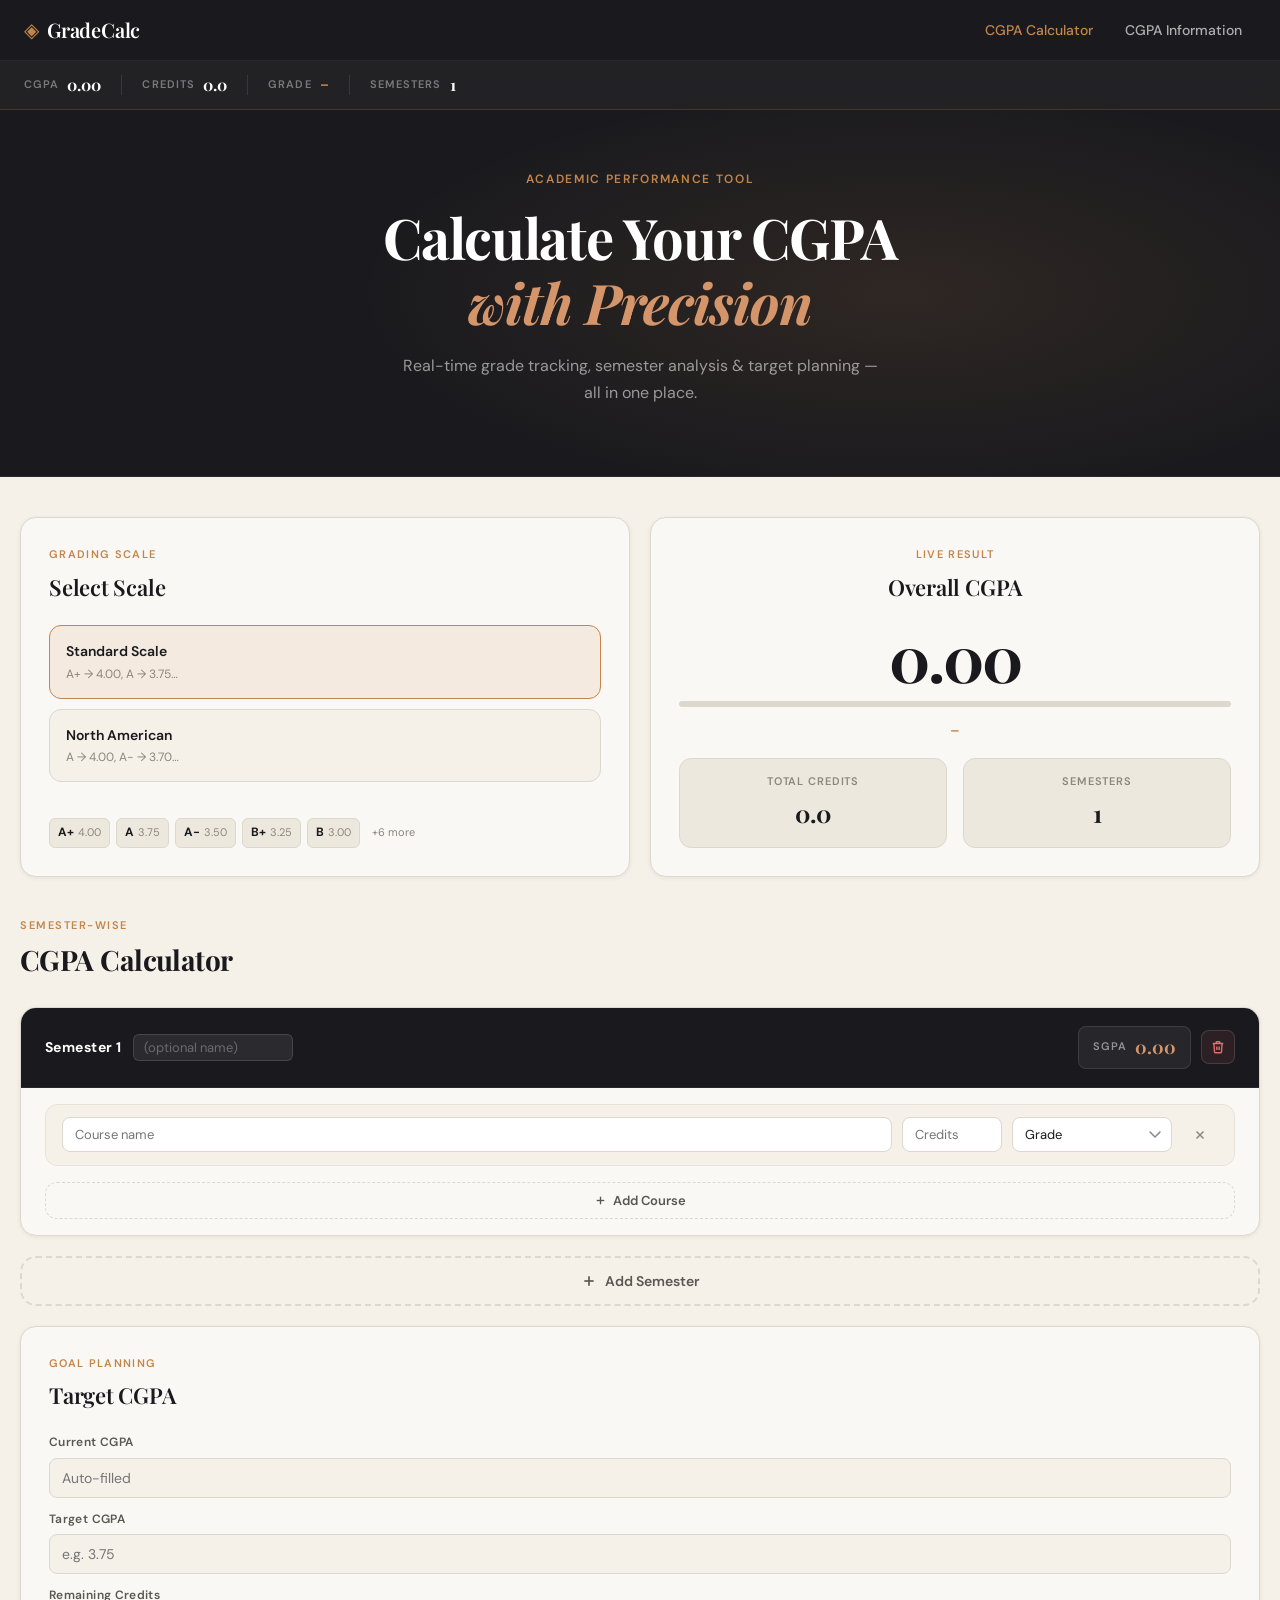
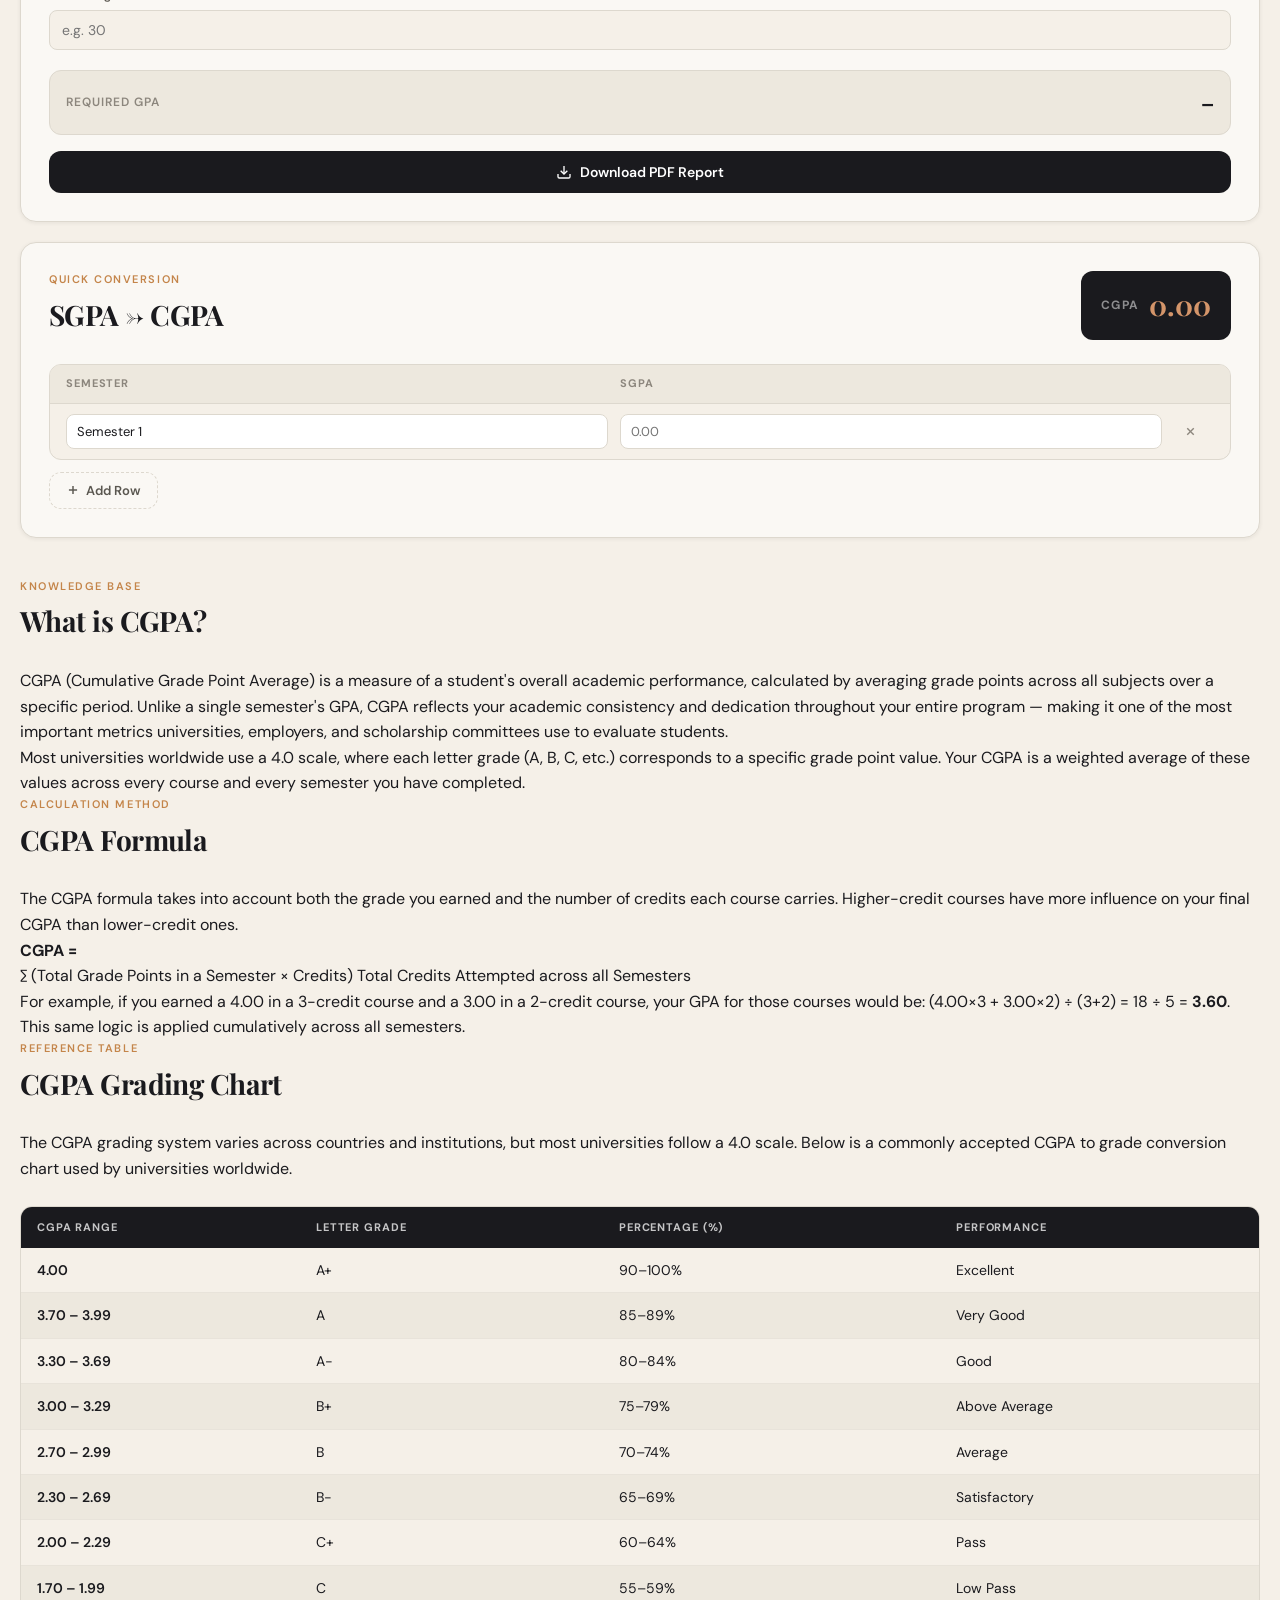
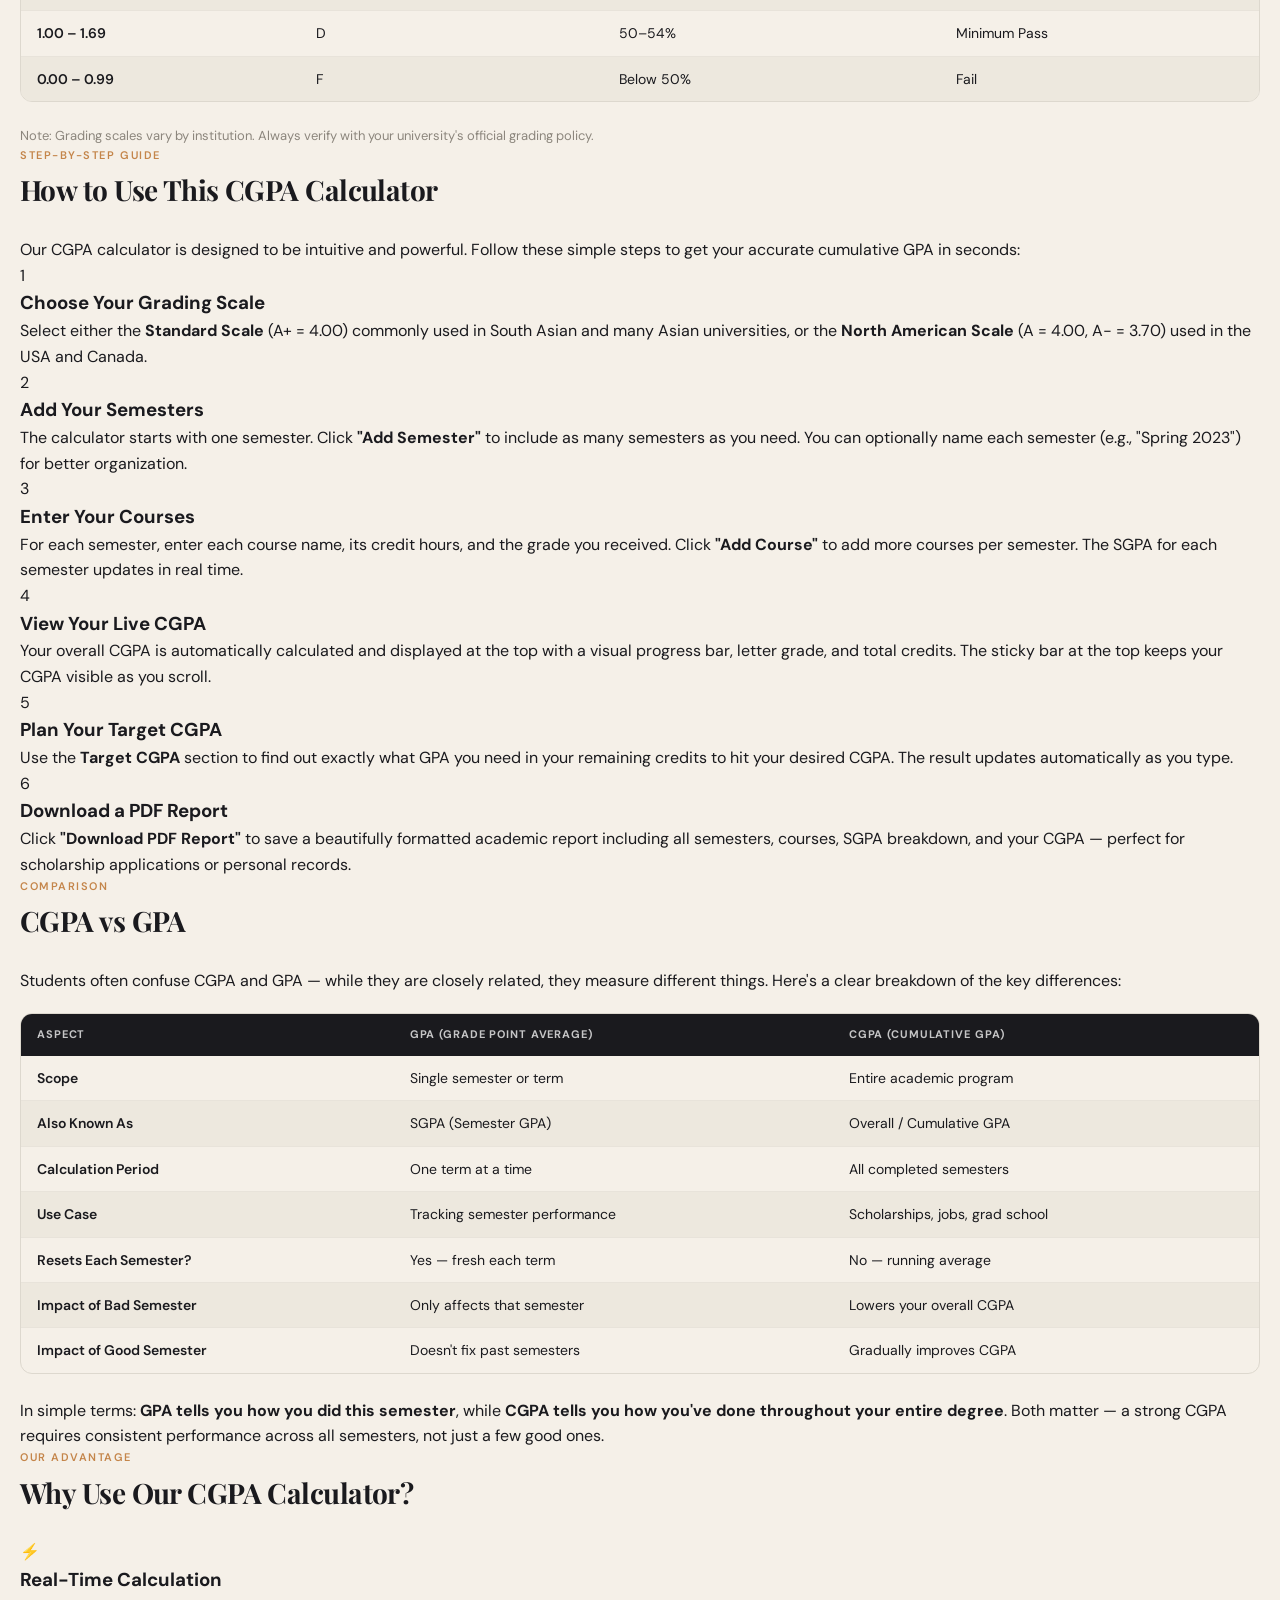
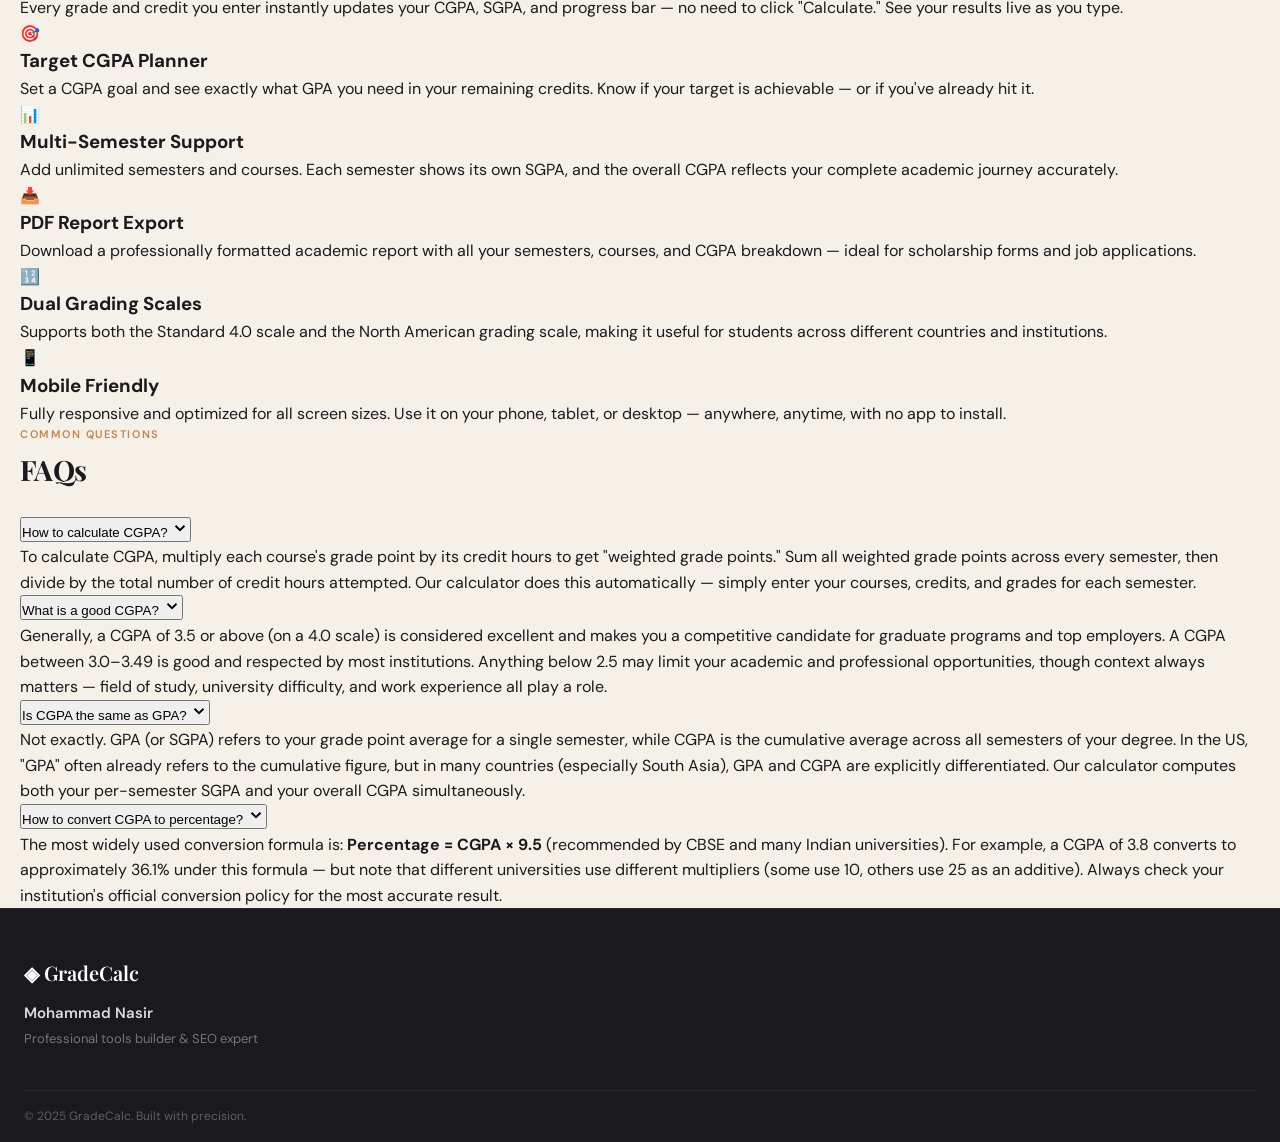
==== commit 637fa0a3: "index.html" ====
--- a/index.html
+++ b/index.html
@@ -3,9 +3,9 @@
 <head>
   <meta charset="UTF-8" />
   <meta name="viewport" content="width=device-width, initial-scale=1.0" />
-  <title>CGPA Calculator – Fast & Accurate Tool | CGPACalculator.dev</title>
+  <title>CGPA Calculator – Fast and Accurate CGPA Results</title>
   <link rel="canonical" href="https://cgpacalculator.dev/" />
-  <meta name="description" content="Calculate your CGPA instantly with our free CGPA calculator. Enter grades and credit hours to get results in seconds. Easy, fast, and student-friendly tool.">
+  <meta name="description" content="Free online CGPA calculator with multi-semester support, SGPA target prediction, and PDF export." />
   <meta name="google-site-verification" content="euvaC8yQmQ0gEXwuGFXI_nS4S3VFbsI_gxWL7Fpsbpg" />
   <meta name="msvalidate.01" content="71C0921EC3367979D0DF5595EA15F657" />
   <script async src="https://www.googletagmanager.com/gtag/js?id=G-31G4QMCRXB"></script>
@@ -31,7 +31,7 @@
     <div class="header-inner">
       <a href="index.html" class="logo">
         <span class="logo-icon">◈</span>
-        <span class="logo-text">CGPA Calculator</span>
+        <span class="logo-text">GradeCalc</span>
       </a>
       <nav class="nav-desktop">
         <a href="index.html" class="nav-link active">CGPA Calculator</a>
@@ -76,8 +76,8 @@
   <section class="hero">
     <div class="hero-inner">
       <p class="hero-eyebrow">Academic Performance Tool</p>
-      <h1 class="hero-title">CGPA Calculator<br /><em>Free Online CGPA Calculator for Students</em></h1>
-      <p class="hero-sub">Calculate your CGPA instantly with our free and accurate CGPA calculator. Enter your grades and credit hours to get precise results in seconds. Designed for students, this tool supports multiple grading systems and helps you track academic performance easily.</p>
+      <h1 class="hero-title">Calculate Your CGPA<br /><em>with Precision</em></h1>
+      <p class="hero-sub">Real-time grade tracking, semester analysis & target planning — all in one place.</p>
     </div>
   </section>
 
@@ -200,29 +200,258 @@
       </button>
     </section>
 
-    <!-- INFO SECTION -->
-    <section class="info-section" id="info">
+    <!-- SEO SECTION 1: What is CGPA -->
+    <section class="seo-section" id="what-is-cgpa">
       <div class="section-header">
         <div>
           <span class="section-eyebrow">Knowledge Base</span>
-          <h2 class="section-title">CGPA Information</h2>
-        </div>
-      </div>
-      <div class="info-grid">
-        <div class="info-card">
-          <div class="info-icon">◎</div>
-          <h3>What is CGPA?</h3>
-          <p>Cumulative Grade Point Average (CGPA) is the overall measure of a student's academic performance across all semesters, calculated as a weighted average of grade points.</p>
-        </div>
-        <div class="info-card">
-          <div class="info-icon">◉</div>
-          <h3>How is it calculated?</h3>
-          <p>CGPA = Σ(Grade Point × Credit Hours) ÷ Σ(Total Credit Hours). Each course's grade point is multiplied by its credit weight, then averaged across all semesters.</p>
-        </div>
-        <div class="info-card">
-          <div class="info-icon">◈</div>
-          <h3>Why does it matter?</h3>
-          <p>A strong CGPA opens doors to scholarships, higher studies, and competitive jobs. Many universities and employers use CGPA as an initial screening benchmark.</p>
+          <h2 class="section-title">What is CGPA?</h2>
+        </div>
+      </div>
+      <div class="seo-content-card">
+        <p>CGPA (Cumulative Grade Point Average) is a measure of a student's overall academic performance, calculated by averaging grade points across all subjects over a specific period. Unlike a single semester's GPA, CGPA reflects your academic consistency and dedication throughout your entire program — making it one of the most important metrics universities, employers, and scholarship committees use to evaluate students.</p>
+        <p>Most universities worldwide use a 4.0 scale, where each letter grade (A, B, C, etc.) corresponds to a specific grade point value. Your CGPA is a weighted average of these values across every course and every semester you have completed.</p>
+      </div>
+    </section>
+
+    <!-- SEO SECTION 2: CGPA Formula -->
+    <section class="seo-section" id="cgpa-formula">
+      <div class="section-header">
+        <div>
+          <span class="section-eyebrow">Calculation Method</span>
+          <h2 class="section-title">CGPA Formula</h2>
+        </div>
+      </div>
+      <div class="seo-content-card">
+        <p>The CGPA formula takes into account both the grade you earned and the number of credits each course carries. Higher-credit courses have more influence on your final CGPA than lower-credit ones.</p>
+        <div class="formula-display">
+          <div class="formula-inner">
+            <strong class="formula-label">CGPA =</strong>
+            <div class="formula-fraction">
+              <span class="formula-top">∑ (Total Grade Points in a Semester × Credits)</span>
+              <span class="formula-bottom">Total Credits Attempted across all Semesters</span>
+            </div>
+          </div>
+        </div>
+        <p>For example, if you earned a 4.00 in a 3-credit course and a 3.00 in a 2-credit course, your GPA for those courses would be: (4.00×3 + 3.00×2) ÷ (3+2) = 18 ÷ 5 = <strong>3.60</strong>. This same logic is applied cumulatively across all semesters.</p>
+      </div>
+    </section>
+
+    <!-- SEO SECTION 3: CGPA Grading Chart -->
+    <section class="seo-section" id="cgpa-grading-chart">
+      <div class="section-header">
+        <div>
+          <span class="section-eyebrow">Reference Table</span>
+          <h2 class="section-title">CGPA Grading Chart</h2>
+        </div>
+      </div>
+      <div class="seo-content-card">
+        <p>The CGPA grading system varies across countries and institutions, but most universities follow a 4.0 scale. Below is a commonly accepted CGPA to grade conversion chart used by universities worldwide.</p>
+        <div class="table-wrap">
+          <table>
+            <thead>
+              <tr>
+                <th>CGPA Range</th>
+                <th>Letter Grade</th>
+                <th>Percentage (%)</th>
+                <th>Performance</th>
+              </tr>
+            </thead>
+            <tbody>
+              <tr><td>4.00</td><td><span class="grade-badge grade-a-plus">A+</span></td><td>90–100%</td><td>Excellent</td></tr>
+              <tr><td>3.70 – 3.99</td><td><span class="grade-badge grade-a">A</span></td><td>85–89%</td><td>Very Good</td></tr>
+              <tr><td>3.30 – 3.69</td><td><span class="grade-badge grade-a-minus">A−</span></td><td>80–84%</td><td>Good</td></tr>
+              <tr><td>3.00 – 3.29</td><td><span class="grade-badge grade-b-plus">B+</span></td><td>75–79%</td><td>Above Average</td></tr>
+              <tr><td>2.70 – 2.99</td><td><span class="grade-badge grade-b">B</span></td><td>70–74%</td><td>Average</td></tr>
+              <tr><td>2.30 – 2.69</td><td><span class="grade-badge grade-b-minus">B−</span></td><td>65–69%</td><td>Satisfactory</td></tr>
+              <tr><td>2.00 – 2.29</td><td><span class="grade-badge grade-c-plus">C+</span></td><td>60–64%</td><td>Pass</td></tr>
+              <tr><td>1.70 – 1.99</td><td><span class="grade-badge grade-c">C</span></td><td>55–59%</td><td>Low Pass</td></tr>
+              <tr><td>1.00 – 1.69</td><td><span class="grade-badge grade-d">D</span></td><td>50–54%</td><td>Minimum Pass</td></tr>
+              <tr><td>0.00 – 0.99</td><td><span class="grade-badge grade-f">F</span></td><td>Below 50%</td><td>Fail</td></tr>
+            </tbody>
+          </table>
+        </div>
+        <p style="margin-top:12px;font-size:13px;color:var(--text-muted);">Note: Grading scales vary by institution. Always verify with your university's official grading policy.</p>
+      </div>
+    </section>
+
+    <!-- SEO SECTION 4: How to Use This Calculator -->
+    <section class="seo-section" id="how-to-use">
+      <div class="section-header">
+        <div>
+          <span class="section-eyebrow">Step-by-Step Guide</span>
+          <h2 class="section-title">How to Use This CGPA Calculator</h2>
+        </div>
+      </div>
+      <div class="seo-content-card">
+        <p>Our CGPA calculator is designed to be intuitive and powerful. Follow these simple steps to get your accurate cumulative GPA in seconds:</p>
+        <div class="how-to-steps">
+          <div class="how-step">
+            <div class="step-num">1</div>
+            <div class="step-body">
+              <h3>Choose Your Grading Scale</h3>
+              <p>Select either the <strong>Standard Scale</strong> (A+ = 4.00) commonly used in South Asian and many Asian universities, or the <strong>North American Scale</strong> (A = 4.00, A− = 3.70) used in the USA and Canada.</p>
+            </div>
+          </div>
+          <div class="how-step">
+            <div class="step-num">2</div>
+            <div class="step-body">
+              <h3>Add Your Semesters</h3>
+              <p>The calculator starts with one semester. Click <strong>"Add Semester"</strong> to include as many semesters as you need. You can optionally name each semester (e.g., "Spring 2023") for better organization.</p>
+            </div>
+          </div>
+          <div class="how-step">
+            <div class="step-num">3</div>
+            <div class="step-body">
+              <h3>Enter Your Courses</h3>
+              <p>For each semester, enter each course name, its credit hours, and the grade you received. Click <strong>"Add Course"</strong> to add more courses per semester. The SGPA for each semester updates in real time.</p>
+            </div>
+          </div>
+          <div class="how-step">
+            <div class="step-num">4</div>
+            <div class="step-body">
+              <h3>View Your Live CGPA</h3>
+              <p>Your overall CGPA is automatically calculated and displayed at the top with a visual progress bar, letter grade, and total credits. The sticky bar at the top keeps your CGPA visible as you scroll.</p>
+            </div>
+          </div>
+          <div class="how-step">
+            <div class="step-num">5</div>
+            <div class="step-body">
+              <h3>Plan Your Target CGPA</h3>
+              <p>Use the <strong>Target CGPA</strong> section to find out exactly what GPA you need in your remaining credits to hit your desired CGPA. The result updates automatically as you type.</p>
+            </div>
+          </div>
+          <div class="how-step">
+            <div class="step-num">6</div>
+            <div class="step-body">
+              <h3>Download a PDF Report</h3>
+              <p>Click <strong>"Download PDF Report"</strong> to save a beautifully formatted academic report including all semesters, courses, SGPA breakdown, and your CGPA — perfect for scholarship applications or personal records.</p>
+            </div>
+          </div>
+        </div>
+      </div>
+    </section>
+
+    <!-- SEO SECTION 5: CGPA vs GPA -->
+    <section class="seo-section" id="cgpa-vs-gpa">
+      <div class="section-header">
+        <div>
+          <span class="section-eyebrow">Comparison</span>
+          <h2 class="section-title">CGPA vs GPA</h2>
+        </div>
+      </div>
+      <div class="seo-content-card">
+        <p>Students often confuse CGPA and GPA — while they are closely related, they measure different things. Here's a clear breakdown of the key differences:</p>
+        <div class="table-wrap" style="margin-top:20px;">
+          <table>
+            <thead>
+              <tr>
+                <th>Aspect</th>
+                <th>GPA (Grade Point Average)</th>
+                <th>CGPA (Cumulative GPA)</th>
+              </tr>
+            </thead>
+            <tbody>
+              <tr><td>Scope</td><td>Single semester or term</td><td>Entire academic program</td></tr>
+              <tr><td>Also Known As</td><td>SGPA (Semester GPA)</td><td>Overall / Cumulative GPA</td></tr>
+              <tr><td>Calculation Period</td><td>One term at a time</td><td>All completed semesters</td></tr>
+              <tr><td>Use Case</td><td>Tracking semester performance</td><td>Scholarships, jobs, grad school</td></tr>
+              <tr><td>Resets Each Semester?</td><td>Yes — fresh each term</td><td>No — running average</td></tr>
+              <tr><td>Impact of Bad Semester</td><td>Only affects that semester</td><td>Lowers your overall CGPA</td></tr>
+              <tr><td>Impact of Good Semester</td><td>Doesn't fix past semesters</td><td>Gradually improves CGPA</td></tr>
+            </tbody>
+          </table>
+        </div>
+        <p style="margin-top:16px;">In simple terms: <strong>GPA tells you how you did this semester</strong>, while <strong>CGPA tells you how you've done throughout your entire degree</strong>. Both matter — a strong CGPA requires consistent performance across all semesters, not just a few good ones.</p>
+      </div>
+    </section>
+
+    <!-- SEO SECTION 6: Why Use Our Calculator -->
+    <section class="seo-section" id="why-use-us">
+      <div class="section-header">
+        <div>
+          <span class="section-eyebrow">Our Advantage</span>
+          <h2 class="section-title">Why Use Our CGPA Calculator?</h2>
+        </div>
+      </div>
+      <div class="why-use-grid">
+        <div class="why-card">
+          <div class="why-icon">⚡</div>
+          <h3>Real-Time Calculation</h3>
+          <p>Every grade and credit you enter instantly updates your CGPA, SGPA, and progress bar — no need to click "Calculate." See your results live as you type.</p>
+        </div>
+        <div class="why-card">
+          <div class="why-icon">🎯</div>
+          <h3>Target CGPA Planner</h3>
+          <p>Set a CGPA goal and see exactly what GPA you need in your remaining credits. Know if your target is achievable — or if you've already hit it.</p>
+        </div>
+        <div class="why-card">
+          <div class="why-icon">📊</div>
+          <h3>Multi-Semester Support</h3>
+          <p>Add unlimited semesters and courses. Each semester shows its own SGPA, and the overall CGPA reflects your complete academic journey accurately.</p>
+        </div>
+        <div class="why-card">
+          <div class="why-icon">📥</div>
+          <h3>PDF Report Export</h3>
+          <p>Download a professionally formatted academic report with all your semesters, courses, and CGPA breakdown — ideal for scholarship forms and job applications.</p>
+        </div>
+        <div class="why-card">
+          <div class="why-icon">🔢</div>
+          <h3>Dual Grading Scales</h3>
+          <p>Supports both the Standard 4.0 scale and the North American grading scale, making it useful for students across different countries and institutions.</p>
+        </div>
+        <div class="why-card">
+          <div class="why-icon">📱</div>
+          <h3>Mobile Friendly</h3>
+          <p>Fully responsive and optimized for all screen sizes. Use it on your phone, tablet, or desktop — anywhere, anytime, with no app to install.</p>
+        </div>
+      </div>
+    </section>
+
+    <!-- SEO SECTION 7: FAQs -->
+    <section class="seo-section faq-section" id="faq">
+      <div class="section-header">
+        <div>
+          <span class="section-eyebrow">Common Questions</span>
+          <h2 class="section-title">FAQs</h2>
+        </div>
+      </div>
+      <div class="faq-list">
+        <div class="faq-item">
+          <button class="faq-question" aria-expanded="false">
+            <span>How to calculate CGPA?</span>
+            <svg class="faq-chevron" width="18" height="18" viewBox="0 0 24 24" fill="none" stroke="currentColor" stroke-width="2.5"><polyline points="6 9 12 15 18 9"/></svg>
+          </button>
+          <div class="faq-answer">
+            <p>To calculate CGPA, multiply each course's grade point by its credit hours to get "weighted grade points." Sum all weighted grade points across every semester, then divide by the total number of credit hours attempted. Our calculator does this automatically — simply enter your courses, credits, and grades for each semester.</p>
+          </div>
+        </div>
+        <div class="faq-item">
+          <button class="faq-question" aria-expanded="false">
+            <span>What is a good CGPA?</span>
+            <svg class="faq-chevron" width="18" height="18" viewBox="0 0 24 24" fill="none" stroke="currentColor" stroke-width="2.5"><polyline points="6 9 12 15 18 9"/></svg>
+          </button>
+          <div class="faq-answer">
+            <p>Generally, a CGPA of 3.5 or above (on a 4.0 scale) is considered excellent and makes you a competitive candidate for graduate programs and top employers. A CGPA between 3.0–3.49 is good and respected by most institutions. Anything below 2.5 may limit your academic and professional opportunities, though context always matters — field of study, university difficulty, and work experience all play a role.</p>
+          </div>
+        </div>
+        <div class="faq-item">
+          <button class="faq-question" aria-expanded="false">
+            <span>Is CGPA the same as GPA?</span>
+            <svg class="faq-chevron" width="18" height="18" viewBox="0 0 24 24" fill="none" stroke="currentColor" stroke-width="2.5"><polyline points="6 9 12 15 18 9"/></svg>
+          </button>
+          <div class="faq-answer">
+            <p>Not exactly. GPA (or SGPA) refers to your grade point average for a single semester, while CGPA is the cumulative average across all semesters of your degree. In the US, "GPA" often already refers to the cumulative figure, but in many countries (especially South Asia), GPA and CGPA are explicitly differentiated. Our calculator computes both your per-semester SGPA and your overall CGPA simultaneously.</p>
+          </div>
+        </div>
+        <div class="faq-item">
+          <button class="faq-question" aria-expanded="false">
+            <span>How to convert CGPA to percentage?</span>
+            <svg class="faq-chevron" width="18" height="18" viewBox="0 0 24 24" fill="none" stroke="currentColor" stroke-width="2.5"><polyline points="6 9 12 15 18 9"/></svg>
+          </button>
+          <div class="faq-answer">
+            <p>The most widely used conversion formula is: <strong>Percentage = CGPA × 9.5</strong> (recommended by CBSE and many Indian universities). For example, a CGPA of 3.8 converts to approximately 36.1% under this formula — but note that different universities use different multipliers (some use 10, others use 25 as an additive). Always check your institution's official conversion policy for the most accurate result.</p>
+          </div>
         </div>
       </div>
     </section>
@@ -239,7 +468,7 @@
       </div>
     </div>
     <div class="footer-bottom">
-      <span>© 2025 CGPA Calculator. Built with precision.</span>
+      <span>© 2025 GradeCalc. Built with precision.</span>
     </div>
   </footer>
 
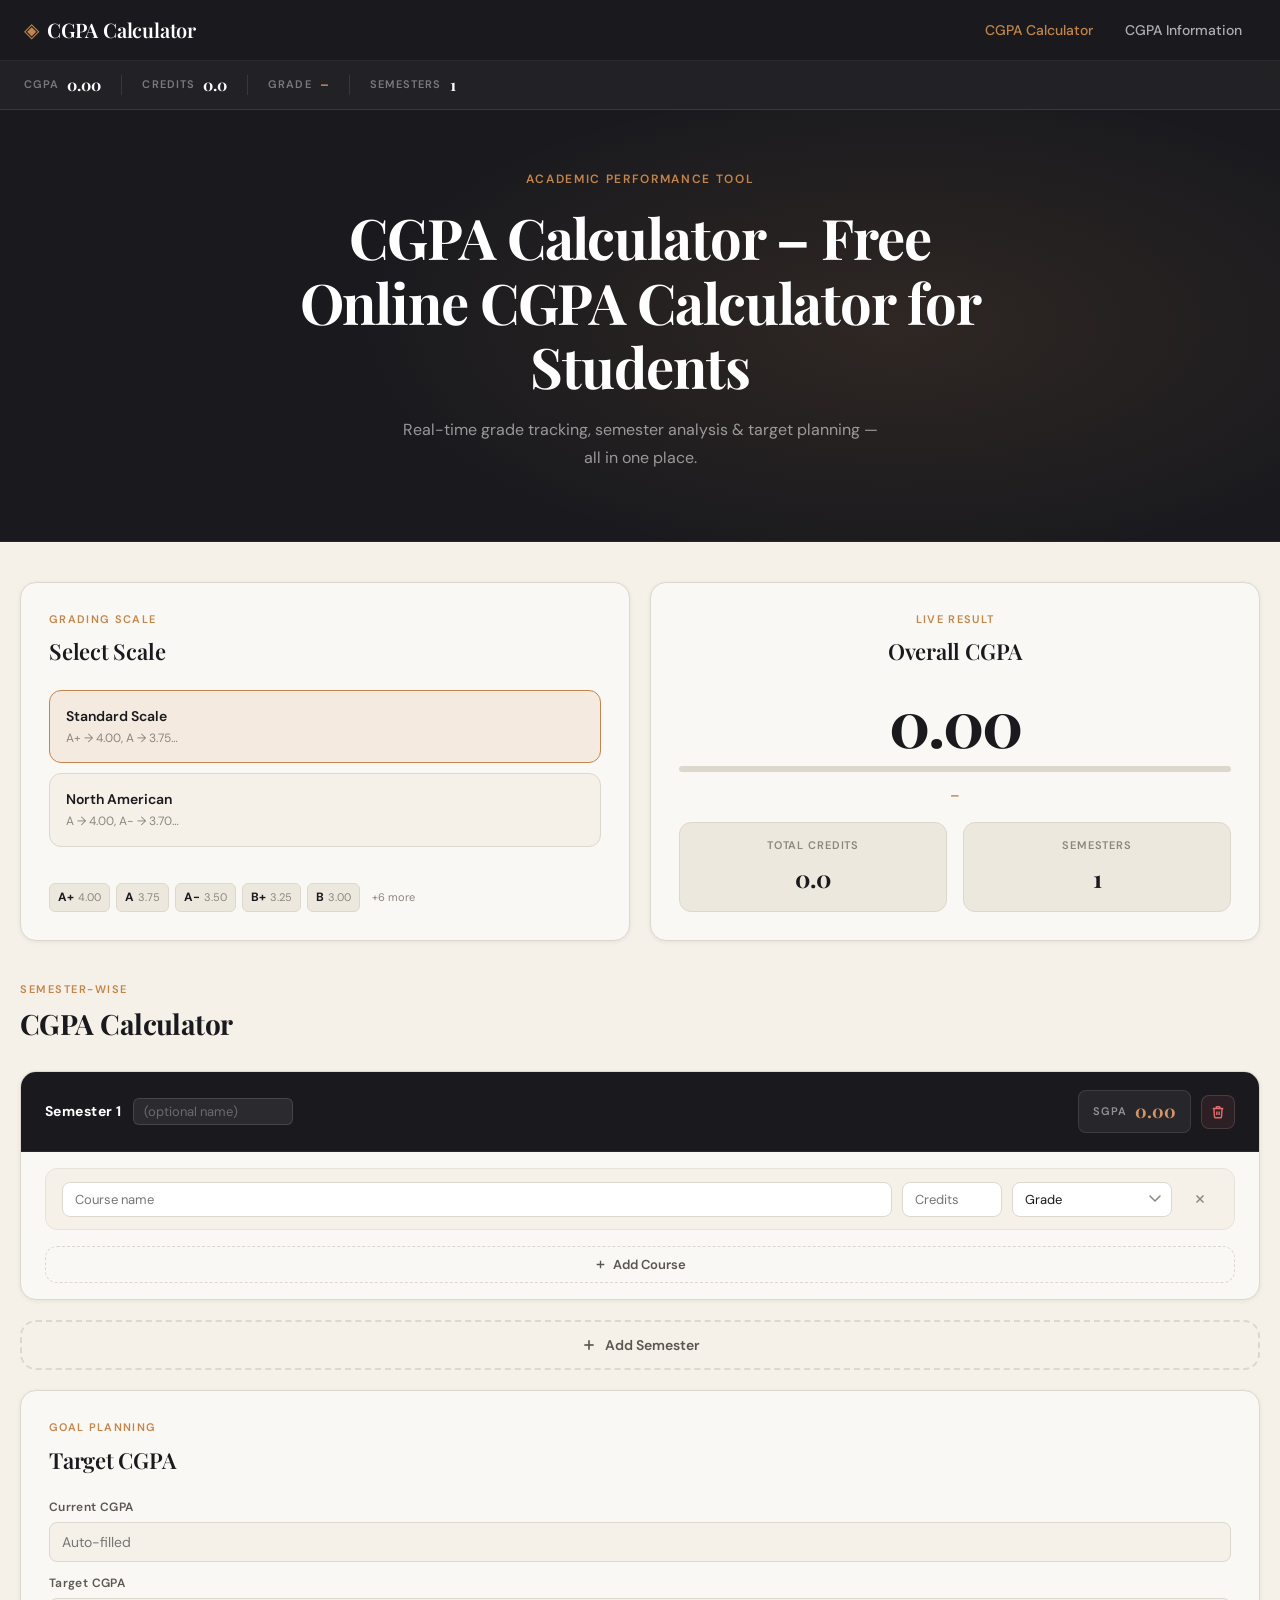
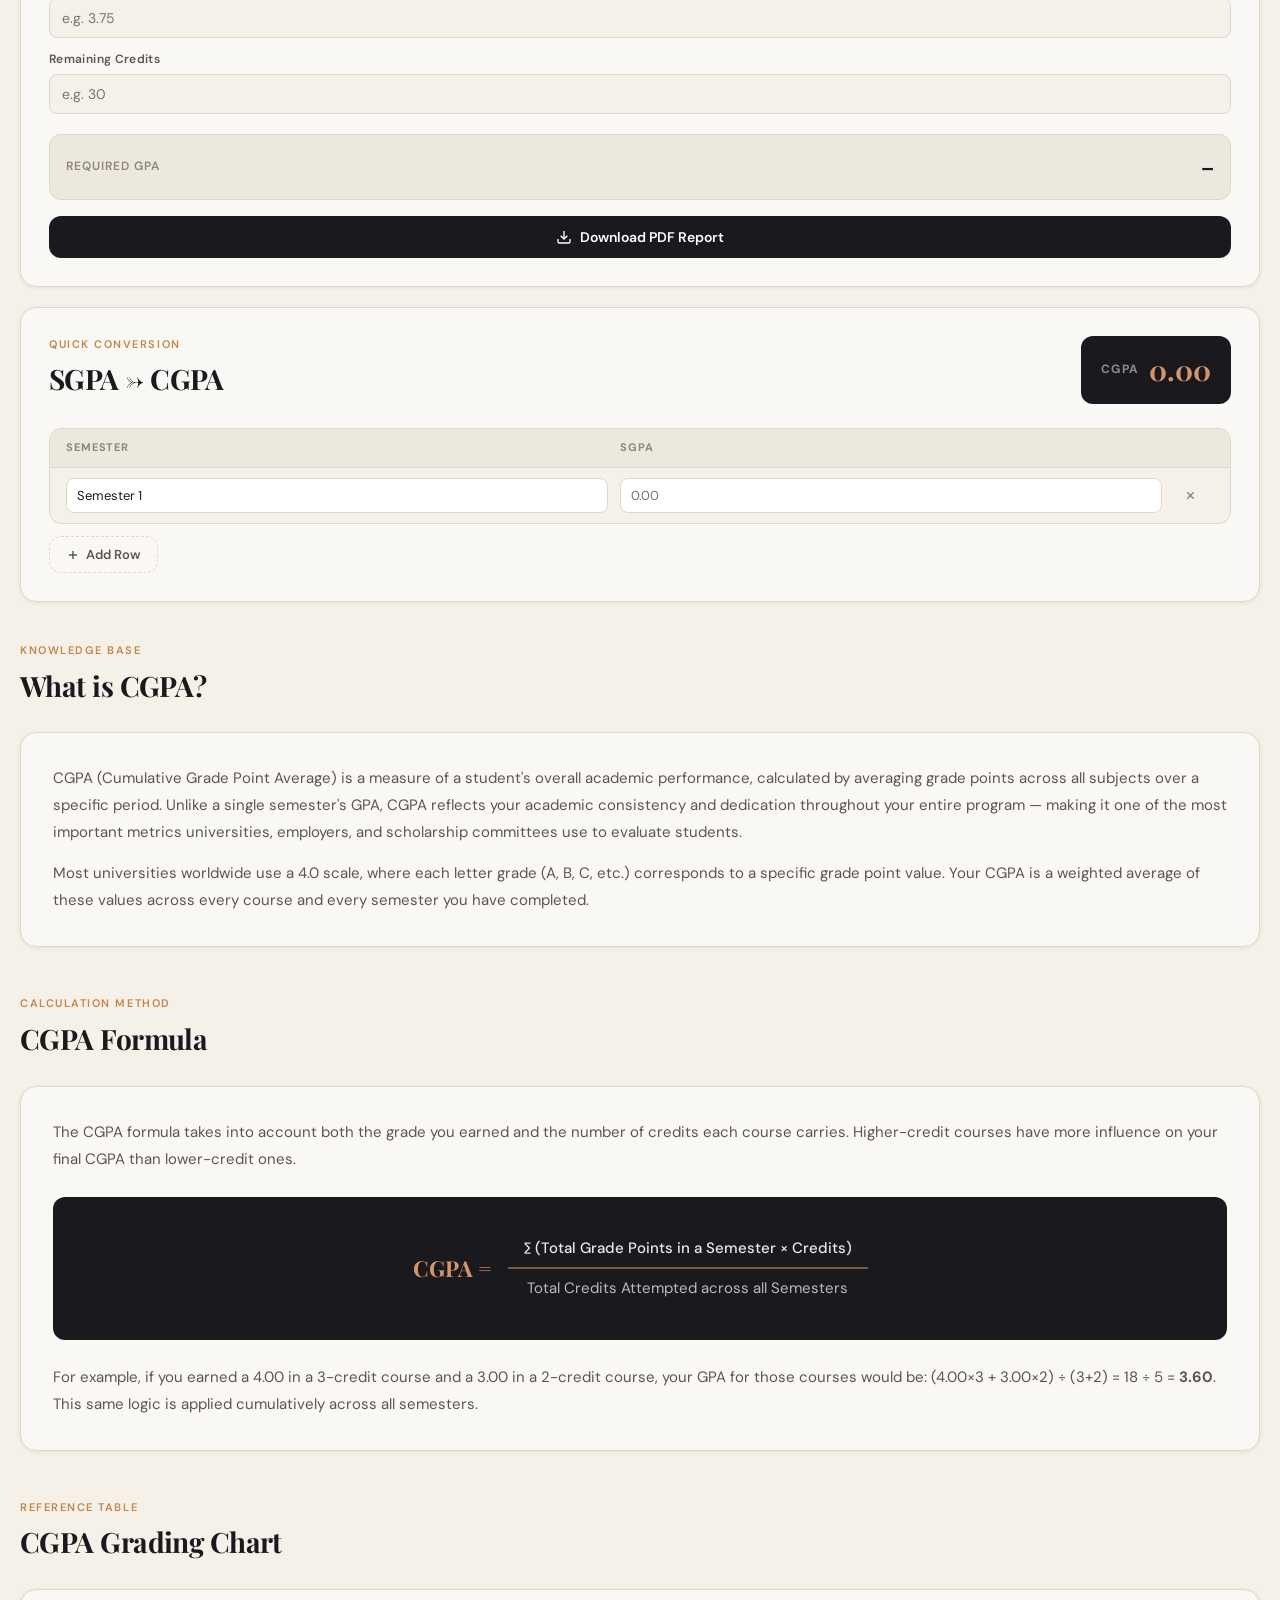
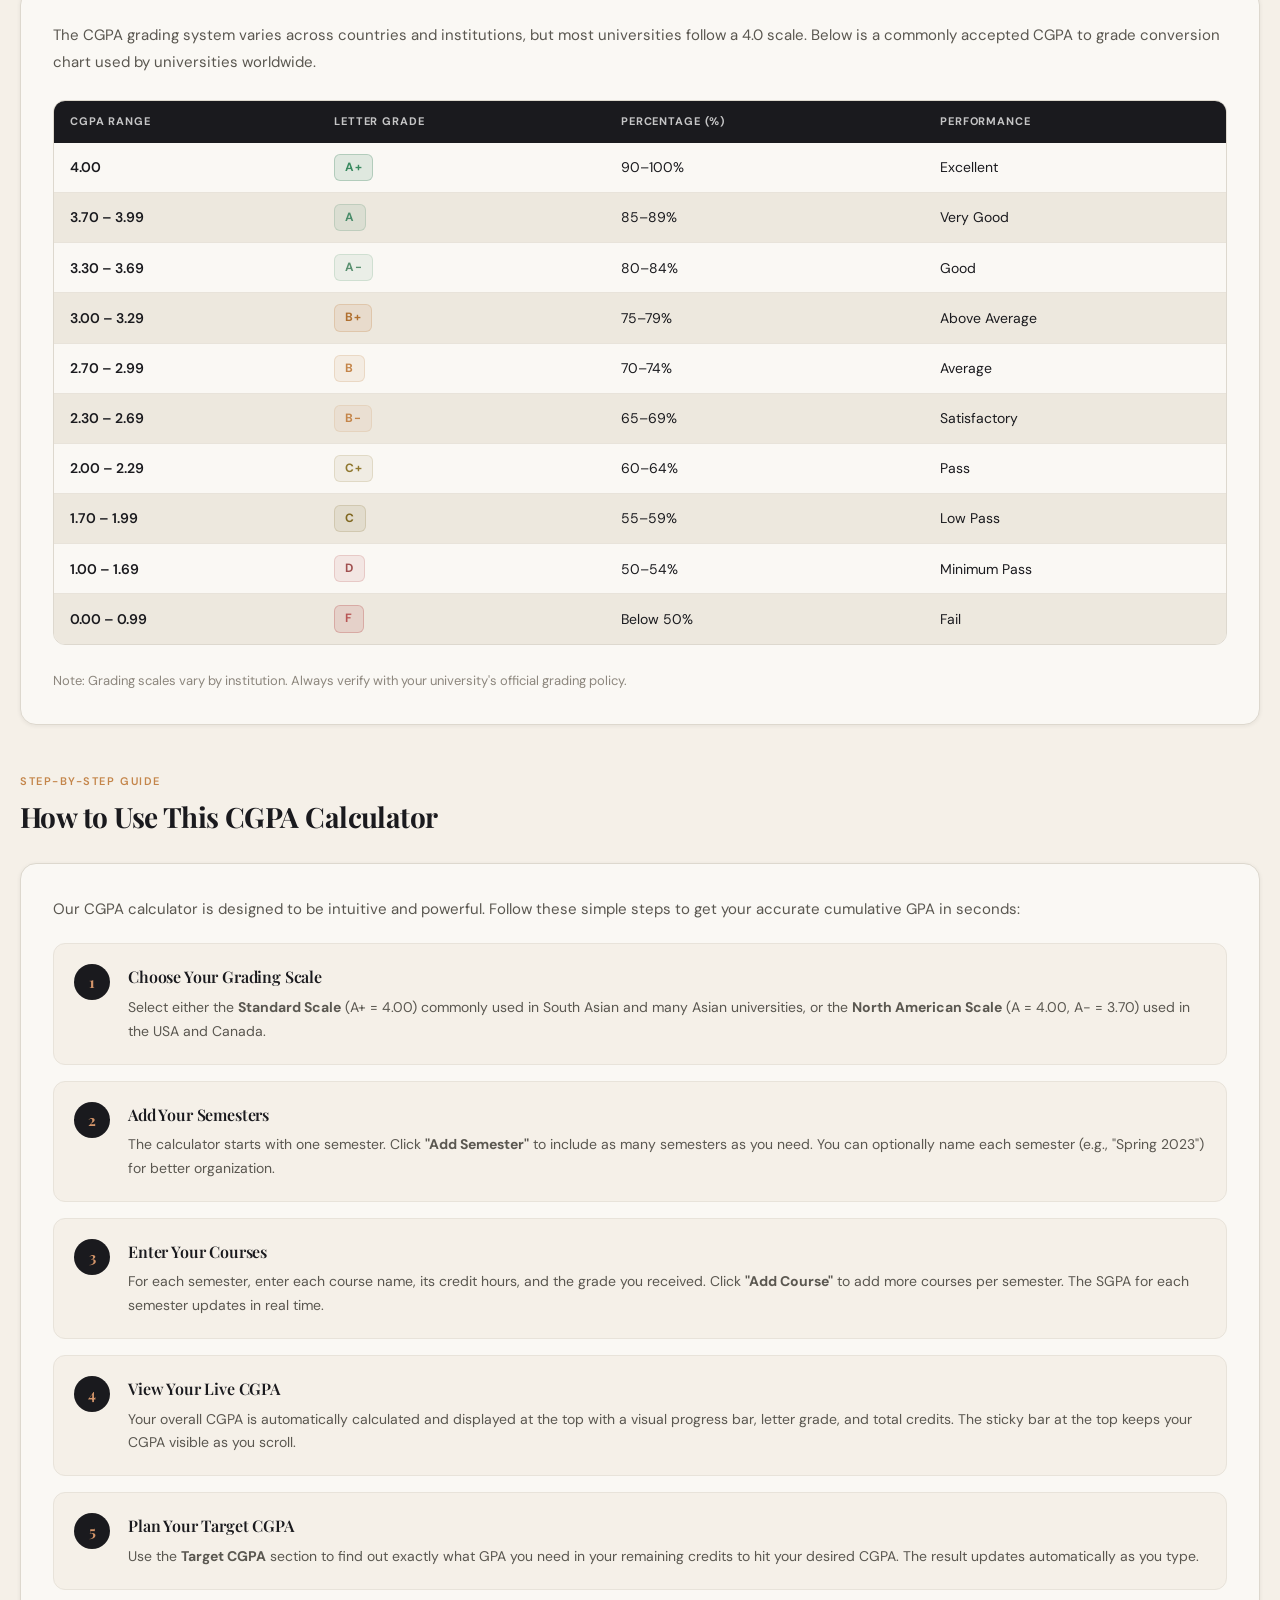
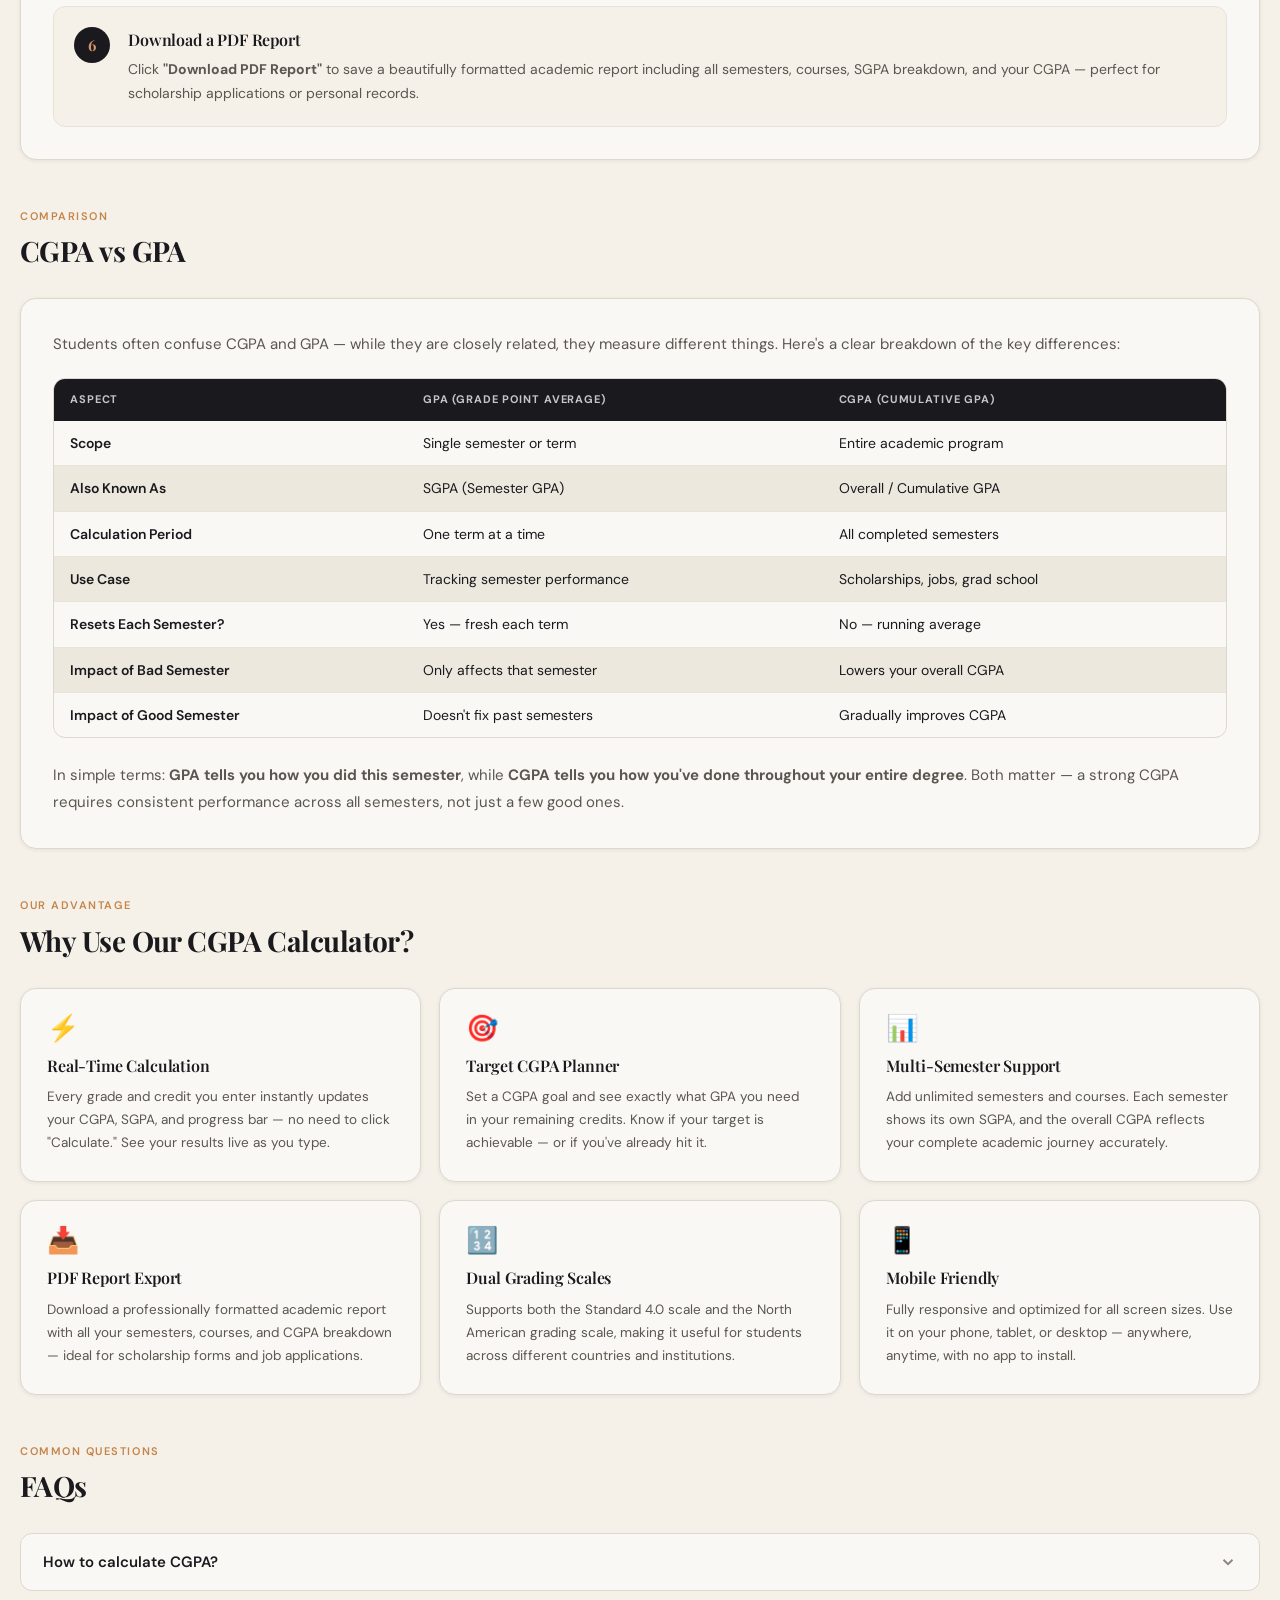
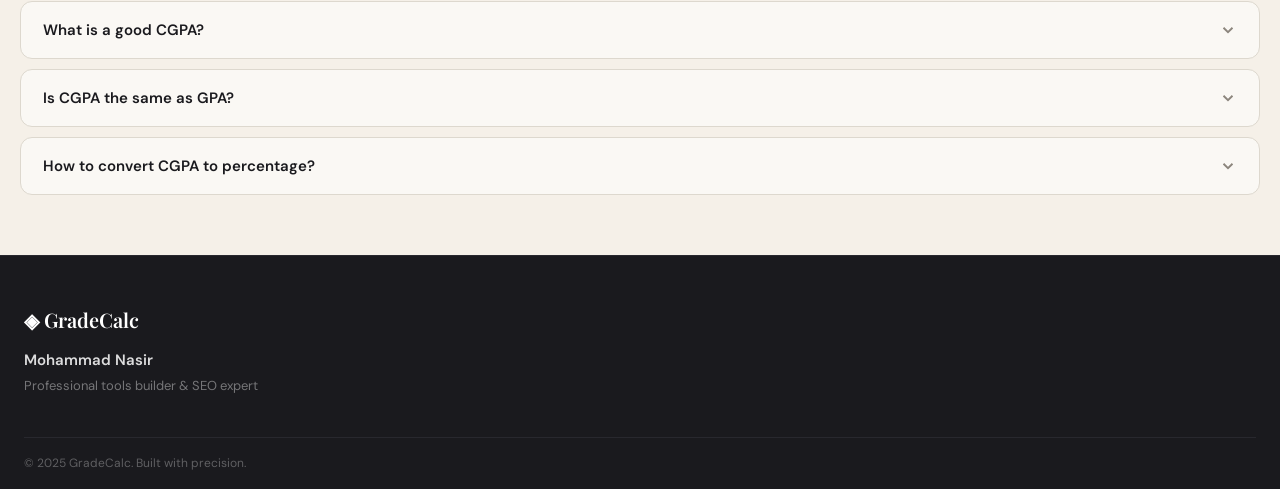
==== commit bc8accd1: "index.html" ====
--- a/index.html
+++ b/index.html
@@ -3,9 +3,9 @@
 <head>
   <meta charset="UTF-8" />
   <meta name="viewport" content="width=device-width, initial-scale=1.0" />
-  <title>CGPA Calculator – Fast and Accurate CGPA Results</title>
+  <title>CGPA Calculator – Free Online CGPA Calculator for Students</title>
   <link rel="canonical" href="https://cgpacalculator.dev/" />
-  <meta name="description" content="Free online CGPA calculator with multi-semester support, SGPA target prediction, and PDF export." />
+  <meta name="description" content="Calculate your CGPA instantly with our free CGPA calculator. Enter grades and credit hours to get results in seconds. Easy, fast, and student-friendly tool." />
   <meta name="google-site-verification" content="euvaC8yQmQ0gEXwuGFXI_nS4S3VFbsI_gxWL7Fpsbpg" />
   <meta name="msvalidate.01" content="71C0921EC3367979D0DF5595EA15F657" />
   <script async src="https://www.googletagmanager.com/gtag/js?id=G-31G4QMCRXB"></script>
@@ -31,7 +31,7 @@
     <div class="header-inner">
       <a href="index.html" class="logo">
         <span class="logo-icon">◈</span>
-        <span class="logo-text">GradeCalc</span>
+        <span class="logo-text">CGPA Calculator</span>
       </a>
       <nav class="nav-desktop">
         <a href="index.html" class="nav-link active">CGPA Calculator</a>
@@ -76,7 +76,7 @@
   <section class="hero">
     <div class="hero-inner">
       <p class="hero-eyebrow">Academic Performance Tool</p>
-      <h1 class="hero-title">Calculate Your CGPA<br /><em>with Precision</em></h1>
+      <h1 class="hero-title">CGPA Calculator – Free Online CGPA Calculator for Students</h1>
       <p class="hero-sub">Real-time grade tracking, semester analysis & target planning — all in one place.</p>
     </div>
   </section>
--- a/style.css
+++ b/style.css
@@ -282,6 +282,65 @@
 .toast.toast-visible { opacity: 1; transform: translateX(-50%) translateY(0); }
 
 /* ============================================================
+   SEO SECTIONS
+   ============================================================ */
+.seo-section { margin-bottom: 48px; }
+.seo-content-card { background: var(--bg-card); border: 1px solid var(--border); border-radius: var(--radius-lg); padding: 32px; box-shadow: var(--shadow-sm); }
+.seo-content-card p { font-size: 15px; color: var(--text-secondary); line-height: 1.8; margin-bottom: 14px; }
+.seo-content-card p:last-child { margin-bottom: 0; }
+
+/* FORMULA */
+.formula-display { margin: 24px 0; background: var(--dark); border-radius: var(--radius); padding: 32px 24px; display: flex; justify-content: center; align-items: center; }
+.formula-inner { display: flex; align-items: center; gap: 16px; flex-wrap: wrap; justify-content: center; }
+.formula-label { font-family: var(--font-display); font-size: 22px; font-weight: 700; color: var(--accent-light); white-space: nowrap; }
+.formula-fraction { display: inline-flex; flex-direction: column; align-items: center; gap: 0; text-align: center; }
+.formula-top { display: block; padding: 8px 16px; border-bottom: 2px solid rgba(196,133,74,0.6); font-size: 15px; color: rgba(255,255,255,0.9); font-weight: 500; line-height: 1.5; }
+.formula-bottom { display: block; padding: 8px 16px; font-size: 15px; color: rgba(255,255,255,0.7); line-height: 1.5; }
+
+/* GRADE BADGES */
+.grade-badge { display: inline-block; padding: 3px 10px; border-radius: 6px; font-size: 12px; font-weight: 700; letter-spacing: 0.04em; }
+.grade-a-plus  { background: rgba(74,140,106,0.15); color: #3a8a60; border: 1px solid rgba(74,140,106,0.3); }
+.grade-a       { background: rgba(74,140,106,0.10); color: #4a8c6a; border: 1px solid rgba(74,140,106,0.2); }
+.grade-a-minus { background: rgba(100,160,120,0.10); color: #5a9070; border: 1px solid rgba(100,160,120,0.2); }
+.grade-b-plus  { background: rgba(196,133,74,0.12); color: #b07030; border: 1px solid rgba(196,133,74,0.25); }
+.grade-b       { background: rgba(196,133,74,0.10); color: #c4854a; border: 1px solid rgba(196,133,74,0.2); }
+.grade-b-minus { background: rgba(196,133,74,0.08); color: #c4854a; border: 1px solid rgba(196,133,74,0.15); }
+.grade-c-plus  { background: rgba(160,140,80,0.10); color: #907830; border: 1px solid rgba(160,140,80,0.2); }
+.grade-c       { background: rgba(140,120,60,0.10); color: #806820; border: 1px solid rgba(140,120,60,0.2); }
+.grade-d       { background: rgba(184,85,85,0.10); color: #a05050; border: 1px solid rgba(184,85,85,0.2); }
+.grade-f       { background: rgba(184,85,85,0.15); color: #b85555; border: 1px solid rgba(184,85,85,0.3); }
+
+/* HOW-TO STEPS */
+.how-to-steps { display: flex; flex-direction: column; gap: 16px; margin-top: 20px; }
+.how-step { display: flex; gap: 18px; align-items: flex-start; padding: 20px; background: var(--bg); border: 1px solid var(--border-light); border-radius: var(--radius); transition: border-color var(--transition), box-shadow var(--transition); }
+.how-step:hover { border-color: var(--accent-light); box-shadow: var(--shadow-sm); }
+.step-num { flex-shrink: 0; width: 36px; height: 36px; background: var(--dark); color: var(--accent-light); border-radius: 50%; display: flex; align-items: center; justify-content: center; font-family: var(--font-display); font-size: 15px; font-weight: 700; }
+.step-body h3 { font-family: var(--font-display); font-size: 16px; font-weight: 600; color: var(--text-primary); margin-bottom: 6px; letter-spacing: -0.01em; }
+.step-body p  { font-size: 14px; color: var(--text-secondary); line-height: 1.7; margin: 0; }
+
+/* WHY USE GRID */
+.why-use-grid { display: grid; grid-template-columns: repeat(3, 1fr); gap: 18px; }
+.why-card { background: var(--bg-card); border: 1px solid var(--border); border-radius: var(--radius-lg); padding: 26px; box-shadow: var(--shadow-sm); transition: box-shadow var(--transition), transform var(--transition), border-color var(--transition); }
+.why-card:hover { box-shadow: var(--shadow); transform: translateY(-2px); border-color: rgba(196,133,74,0.25); }
+.why-icon { font-size: 26px; margin-bottom: 12px; line-height: 1; }
+.why-card h3 { font-family: var(--font-display); font-size: 16px; font-weight: 600; color: var(--text-primary); margin-bottom: 8px; letter-spacing: -0.01em; }
+.why-card p  { font-size: 13.5px; color: var(--text-secondary); line-height: 1.7; }
+
+/* FAQ */
+.faq-section { margin-bottom: 60px; }
+.faq-list { display: flex; flex-direction: column; gap: 10px; }
+.faq-item { background: var(--bg-card); border: 1px solid var(--border); border-radius: var(--radius); overflow: hidden; transition: border-color var(--transition); }
+.faq-item:has(.faq-question[aria-expanded="true"]) { border-color: rgba(196,133,74,0.35); }
+.faq-question { width: 100%; display: flex; justify-content: space-between; align-items: center; padding: 18px 22px; background: none; border: none; cursor: pointer; font-family: var(--font-body); font-size: 15px; font-weight: 600; color: var(--text-primary); text-align: left; gap: 12px; transition: color var(--transition); }
+.faq-question:hover { color: var(--accent); }
+.faq-question[aria-expanded="true"] { color: var(--accent); }
+.faq-chevron { flex-shrink: 0; color: var(--text-muted); transition: transform var(--transition); }
+.faq-question[aria-expanded="true"] .faq-chevron { transform: rotate(180deg); color: var(--accent); }
+.faq-answer { max-height: 0; overflow: hidden; transition: max-height 0.35s ease, padding var(--transition); }
+.faq-answer.open { max-height: 300px; }
+.faq-answer p { padding: 0 22px 18px; font-size: 14.5px; color: var(--text-secondary); line-height: 1.8; margin: 0; }
+
+/* ============================================================
    RESPONSIVE
    ============================================================ */
 @media (max-width: 1280px) {
@@ -292,6 +351,7 @@
 @media (max-width: 1024px) {
   .info-grid { grid-template-columns: 1fr 1fr; }
   .blog-grid { grid-template-columns: repeat(2, 1fr); }
+  .why-use-grid { grid-template-columns: repeat(2, 1fr); }
 }
 @media (max-width: 768px) {
   .nav-desktop { display: none; }
@@ -328,6 +388,13 @@
   /* Blog tables scroll on mobile */
   .blog-article table { display: block; overflow-x: auto; -webkit-overflow-scrolling: touch; }
   .blog-article table thead, .blog-article table tbody { display: table; width: 100%; }
+  /* SEO sections */
+  .why-use-grid { grid-template-columns: 1fr 1fr; gap: 14px; }
+  .formula-top, .formula-bottom { font-size: 13px; padding: 6px 10px; }
+  .formula-label { font-size: 18px; }
+  .seo-content-card { padding: 22px; }
+  .faq-question { font-size: 14px; padding: 15px 16px; }
+  .faq-answer p { padding: 0 16px 15px; font-size: 14px; }
 }
 @media (max-width: 480px) {
   .hero-title { font-size: 28px; }
@@ -343,4 +410,9 @@
   .blog-article { padding: 22px 16px; }
   .blog-article h1 { font-size: 22px; }
   .blog-article h2 { font-size: 18px; }
+  /* SEO sections */
+  .why-use-grid { grid-template-columns: 1fr; }
+  .how-step { flex-direction: row; gap: 14px; }
+  .formula-display { padding: 20px 14px; }
+  .formula-top, .formula-bottom { font-size: 12px; padding: 5px 8px; }
 }
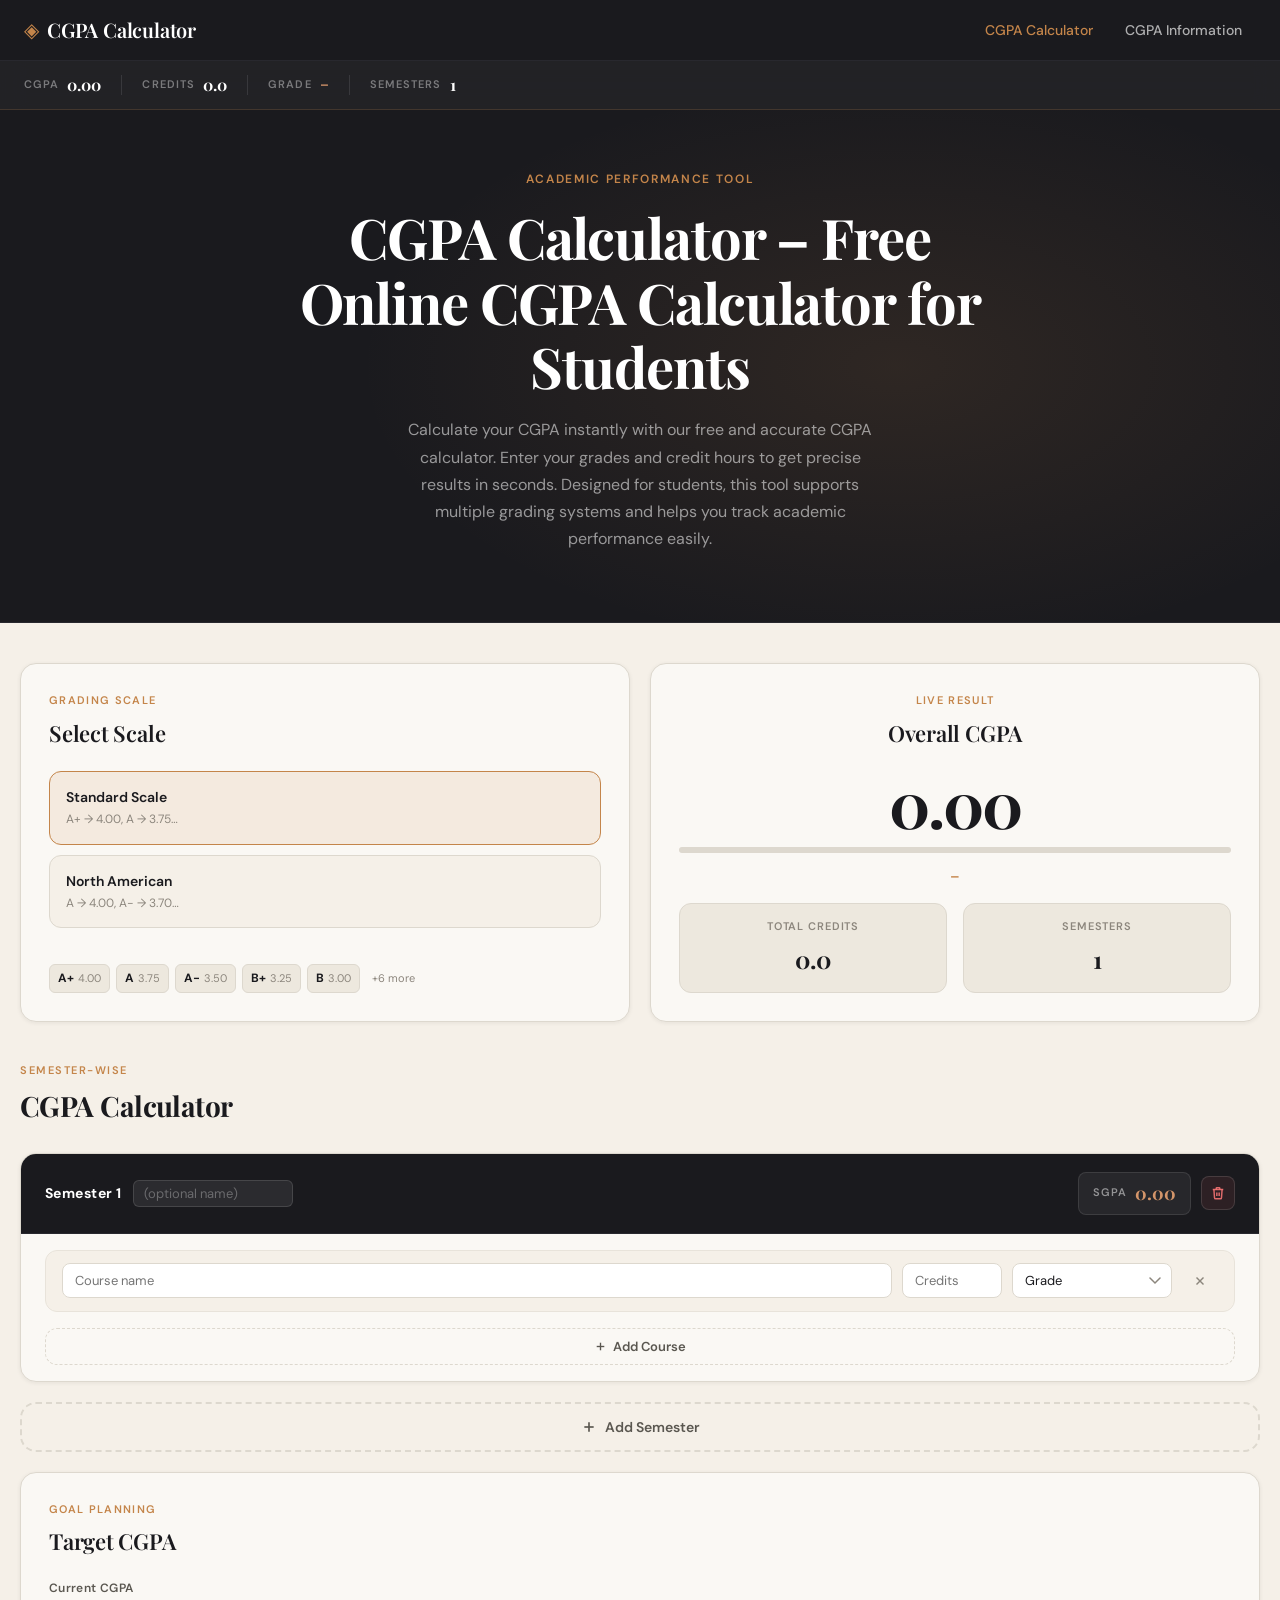
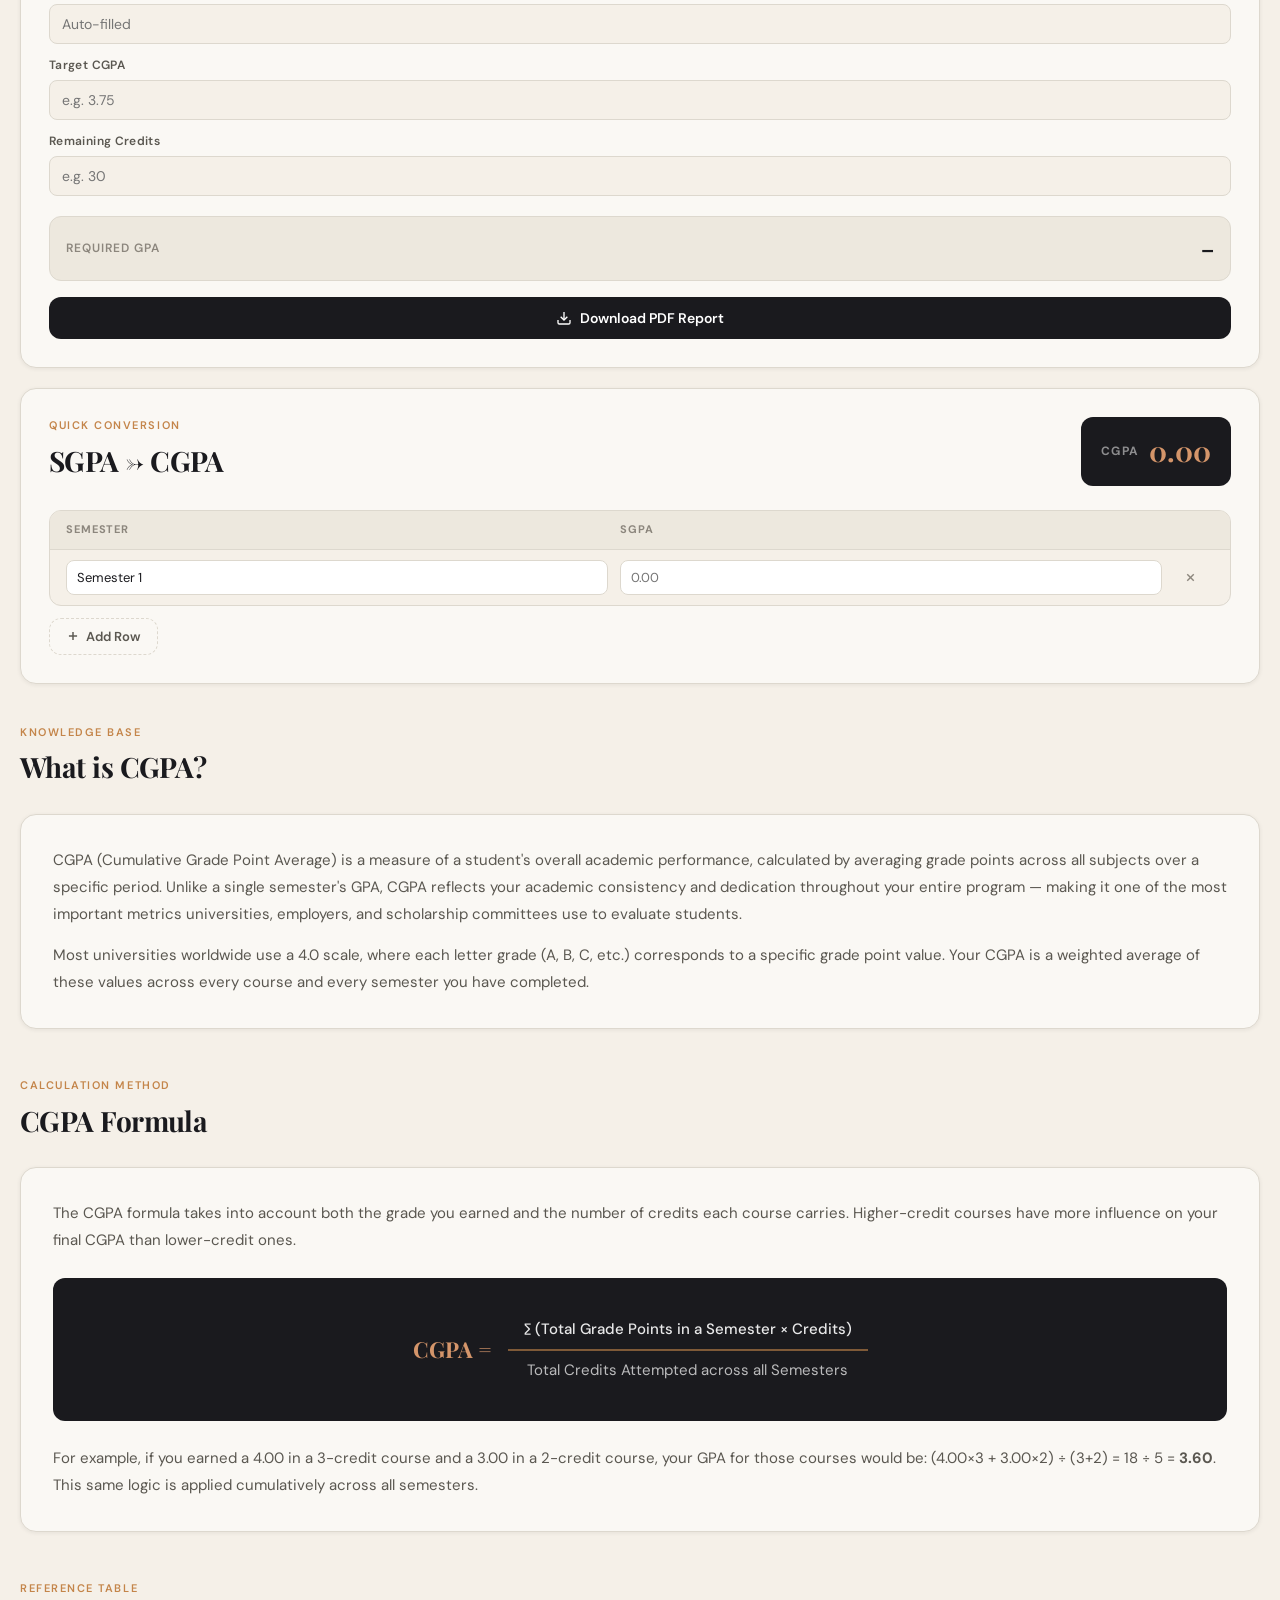
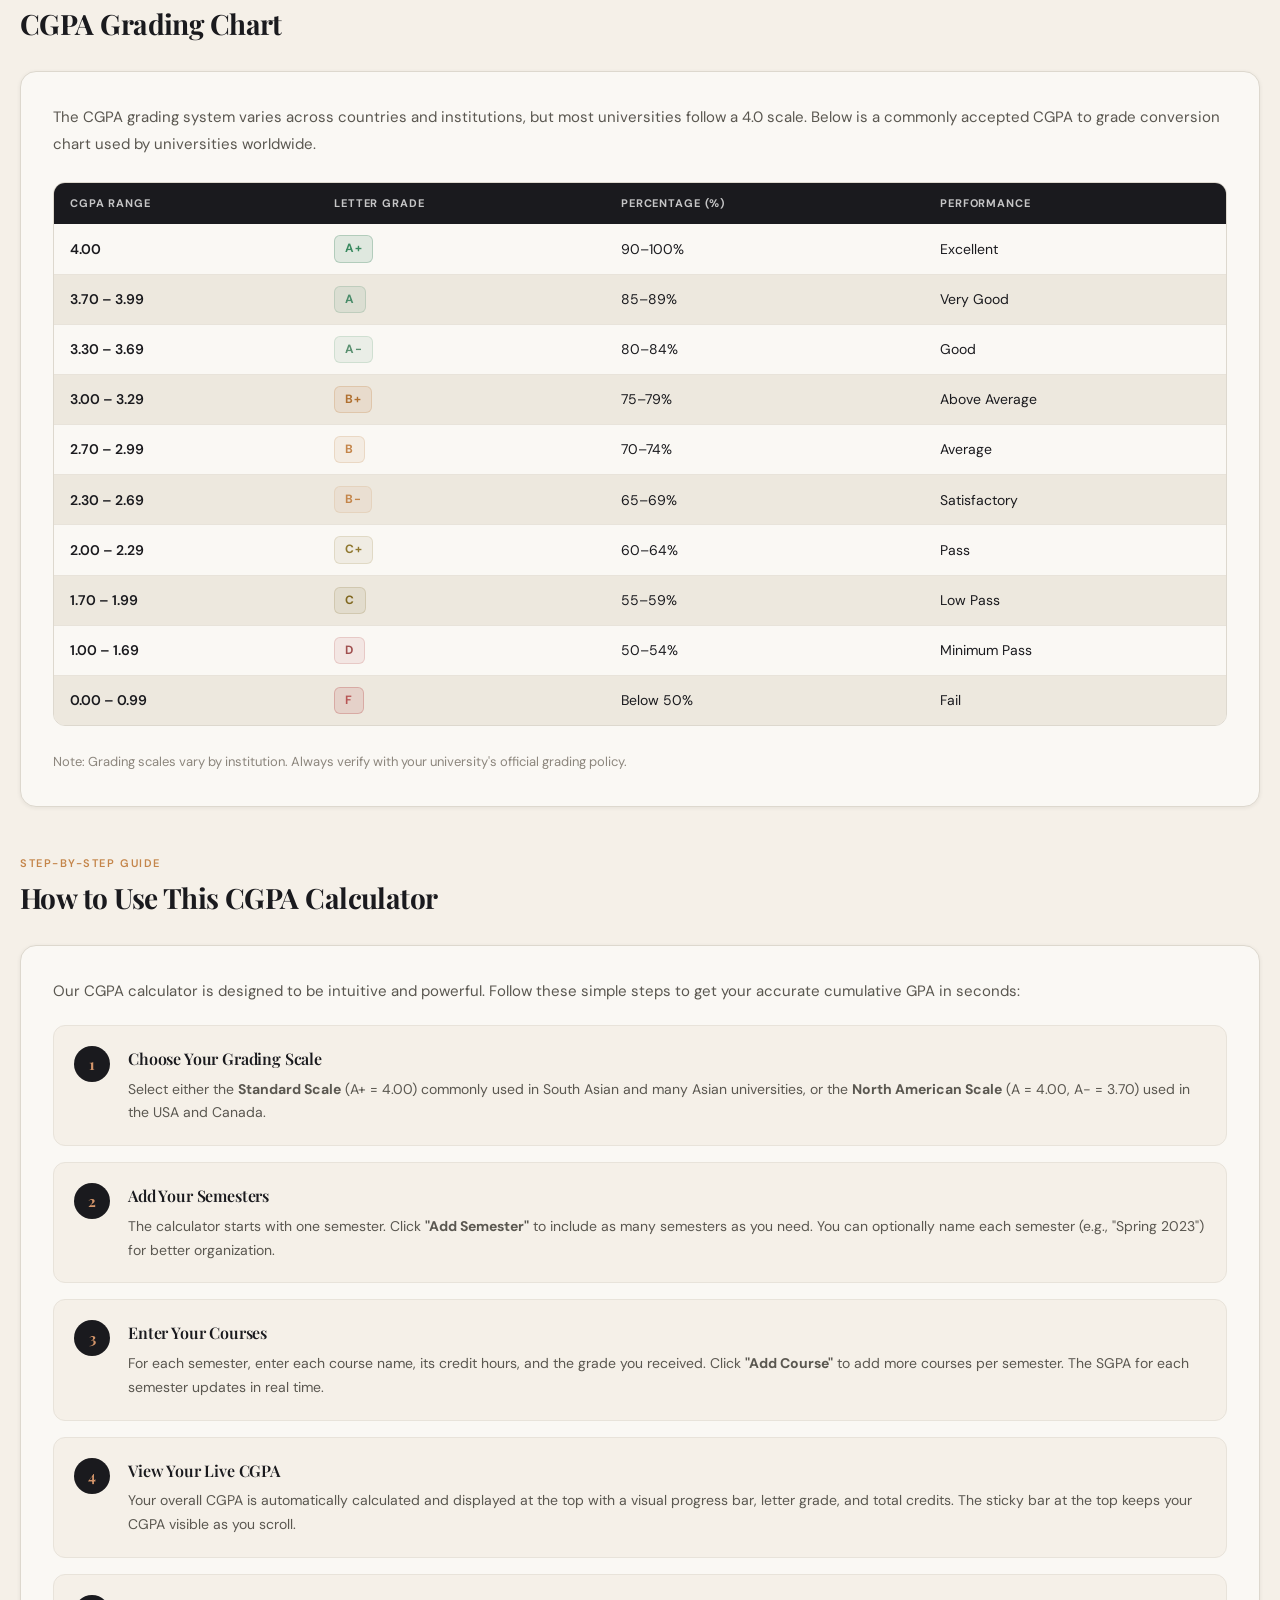
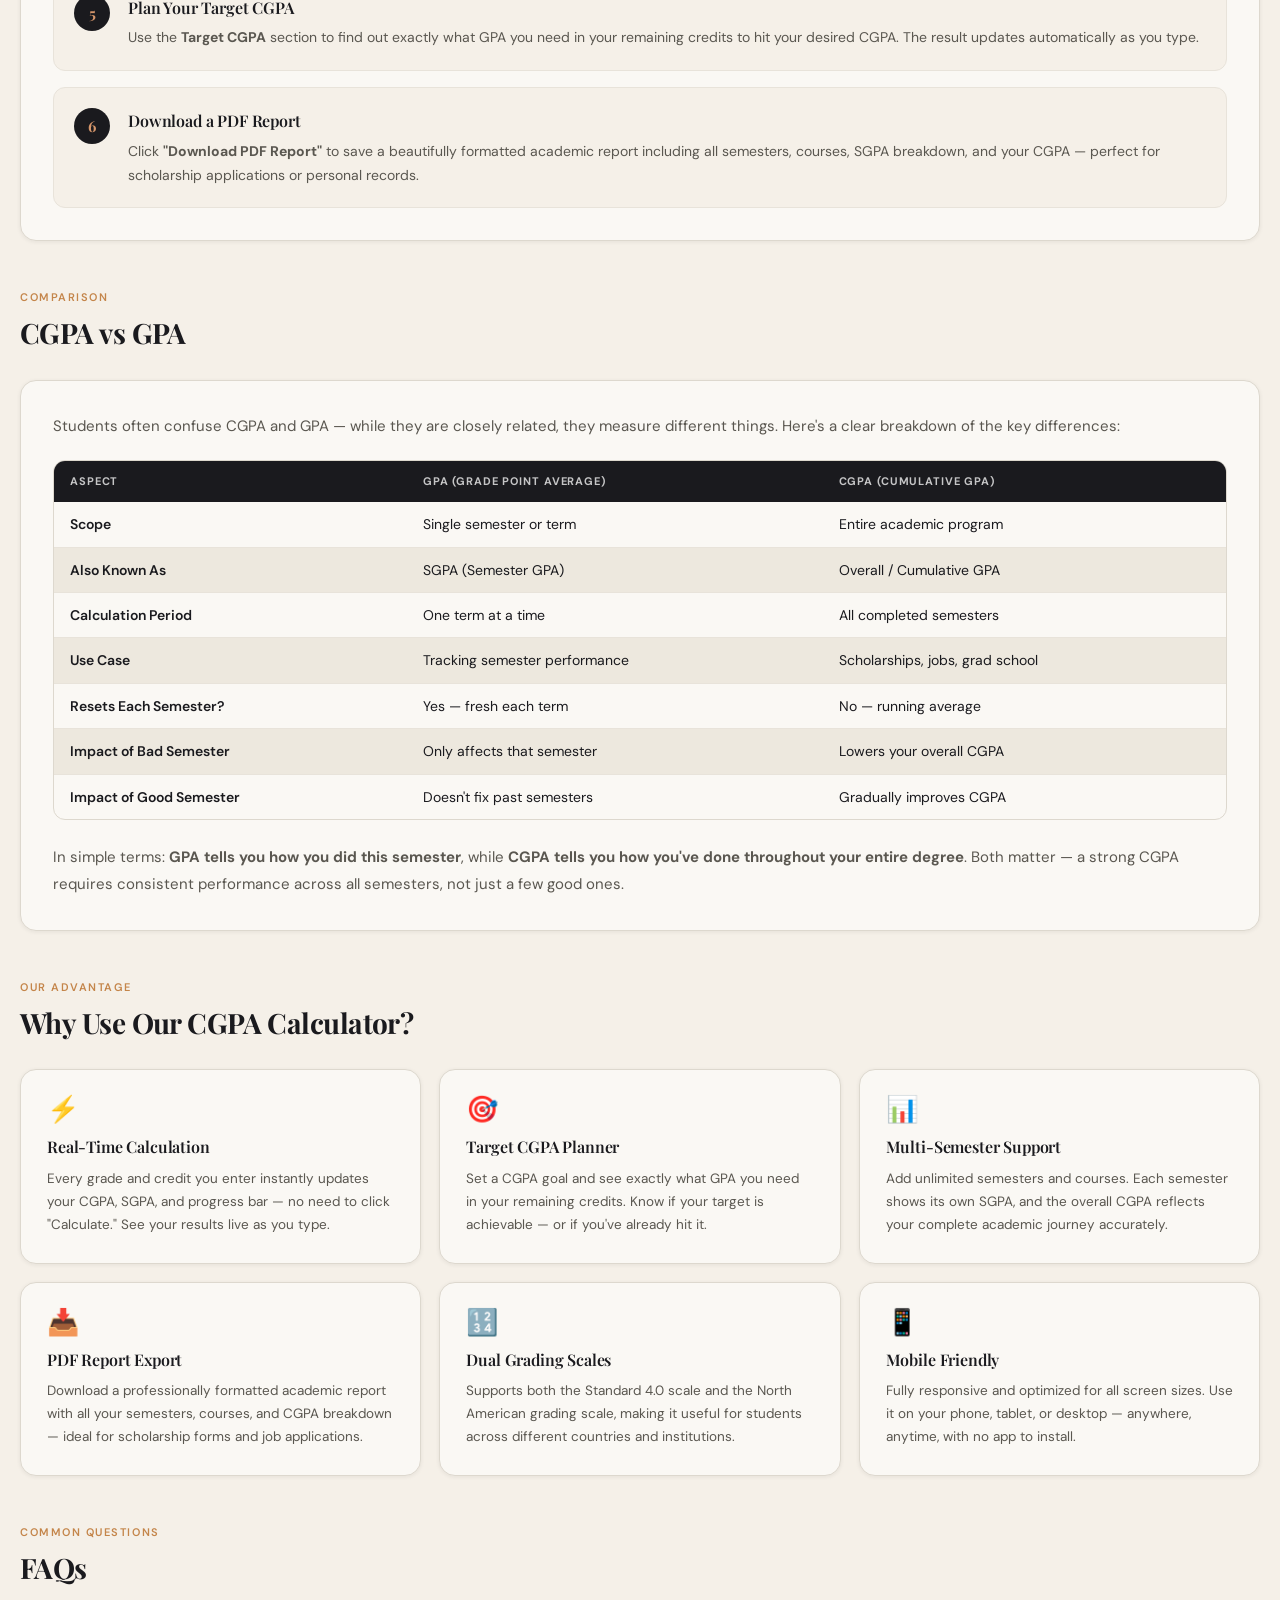
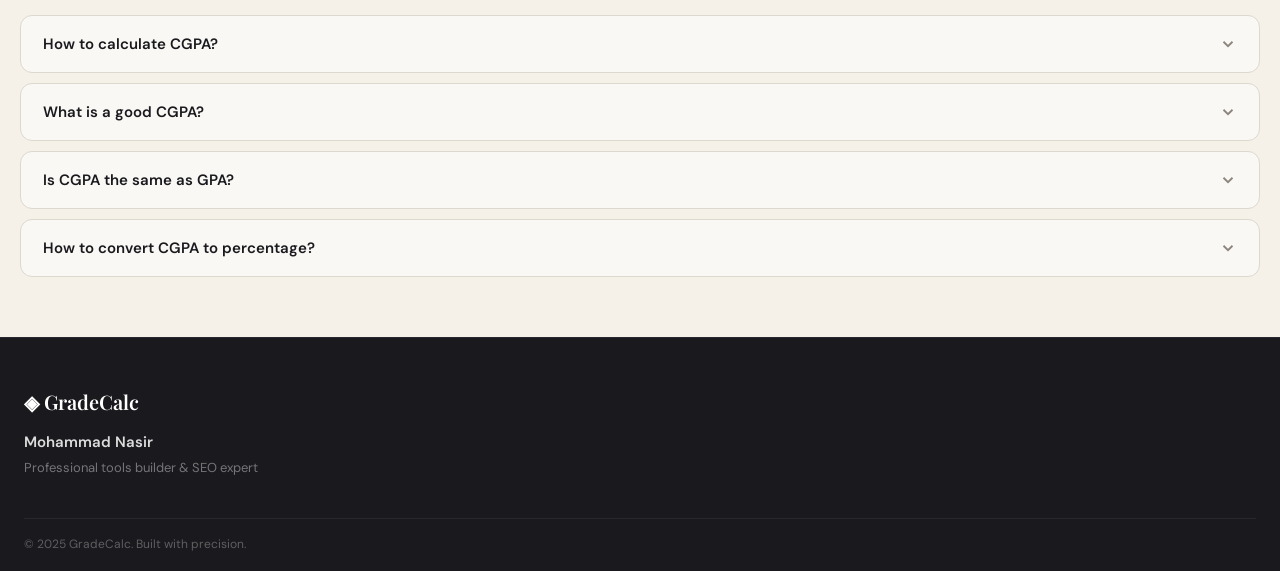
==== commit c19d4f16: "index.html" ====
--- a/index.html
+++ b/index.html
@@ -77,7 +77,7 @@
     <div class="hero-inner">
       <p class="hero-eyebrow">Academic Performance Tool</p>
       <h1 class="hero-title">CGPA Calculator – Free Online CGPA Calculator for Students</h1>
-      <p class="hero-sub">Real-time grade tracking, semester analysis & target planning — all in one place.</p>
+      <p class="hero-sub">Calculate your CGPA instantly with our free and accurate CGPA calculator. Enter your grades and credit hours to get precise results in seconds. Designed for students, this tool supports multiple grading systems and helps you track academic performance easily.</p>
     </div>
   </section>
 
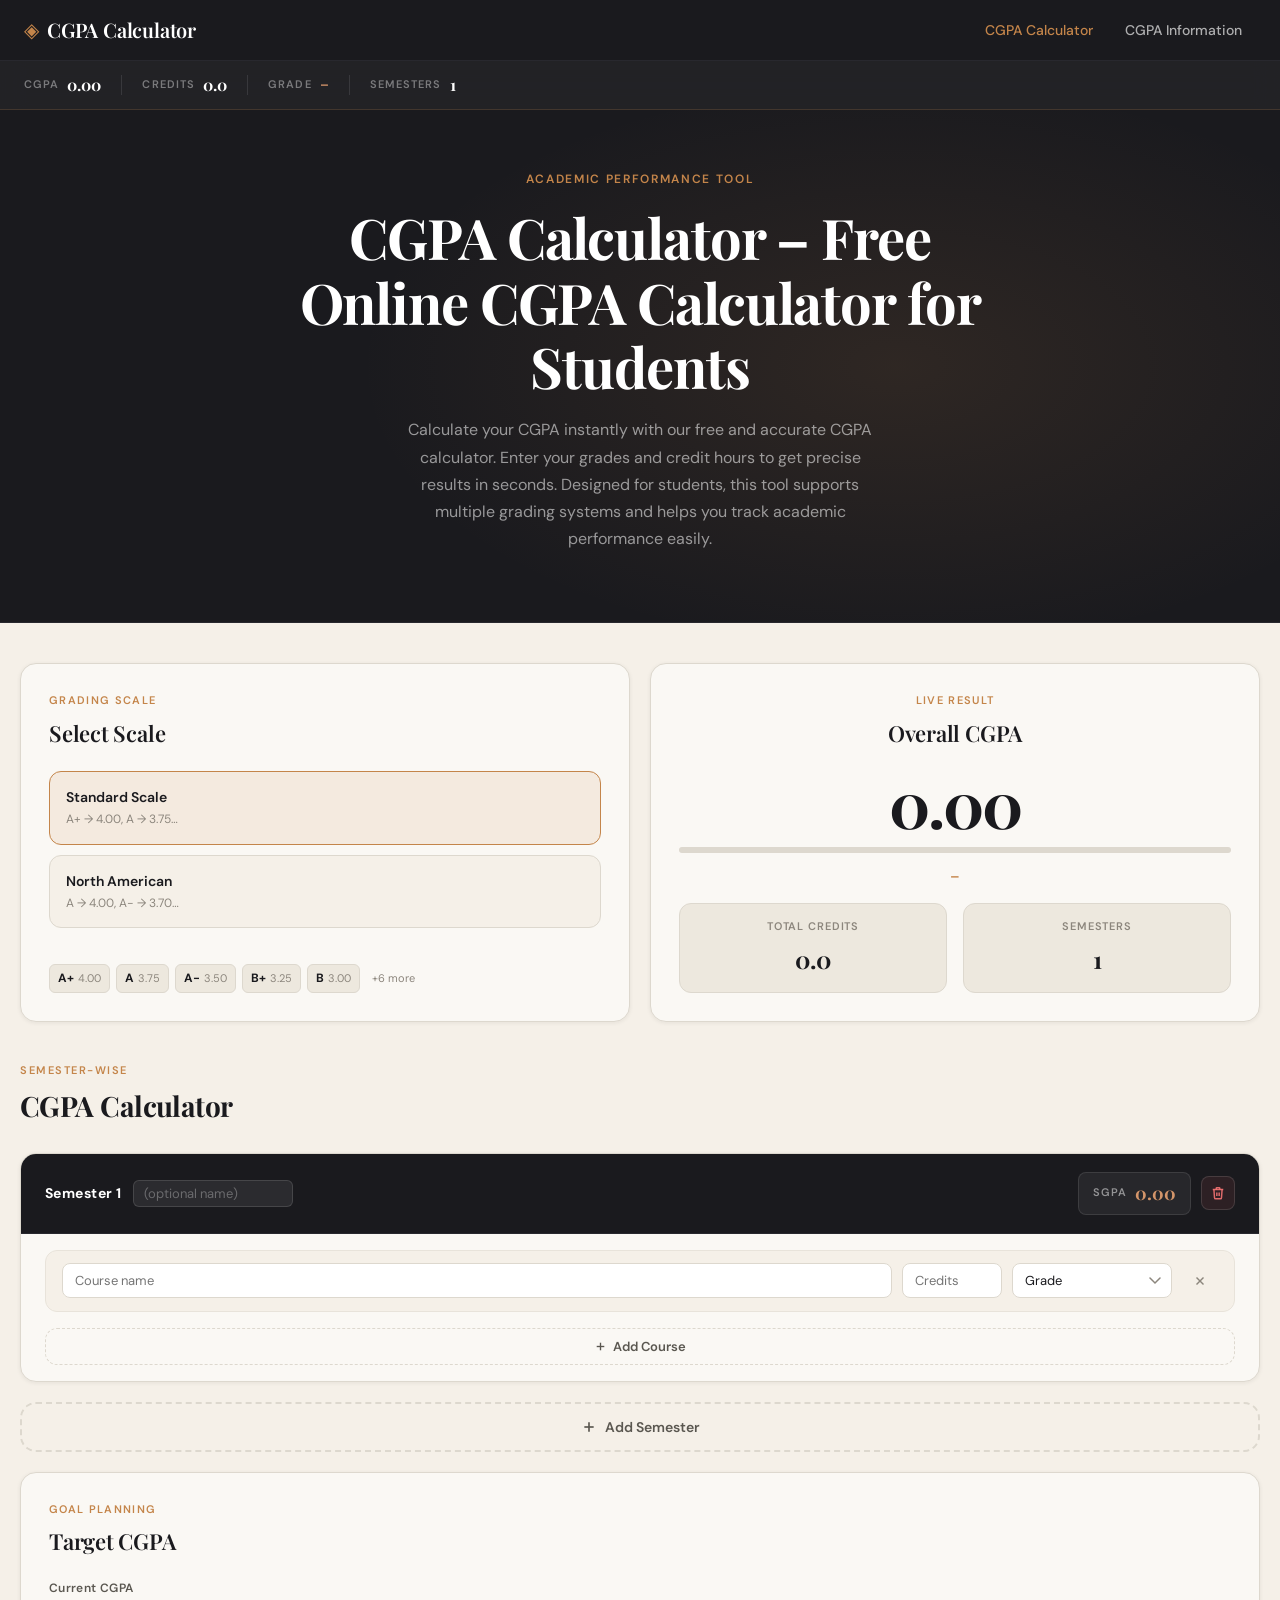
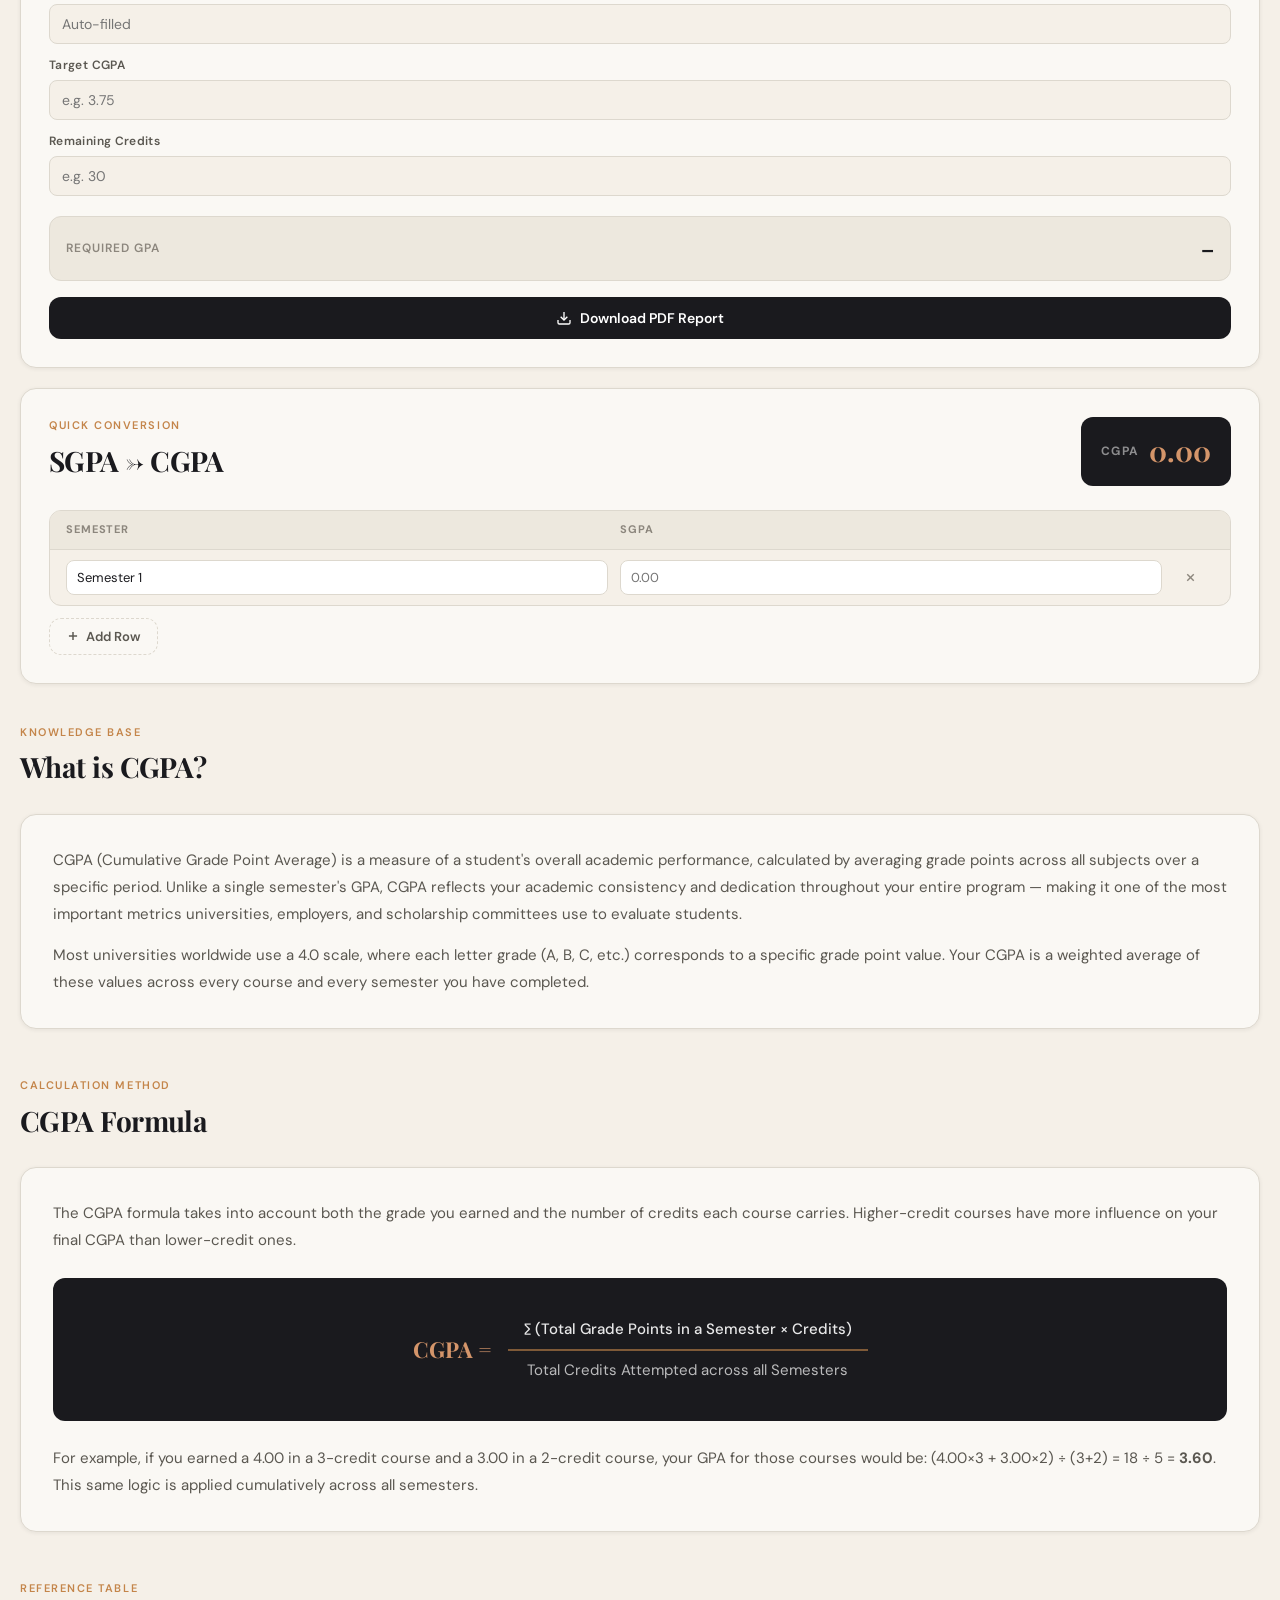
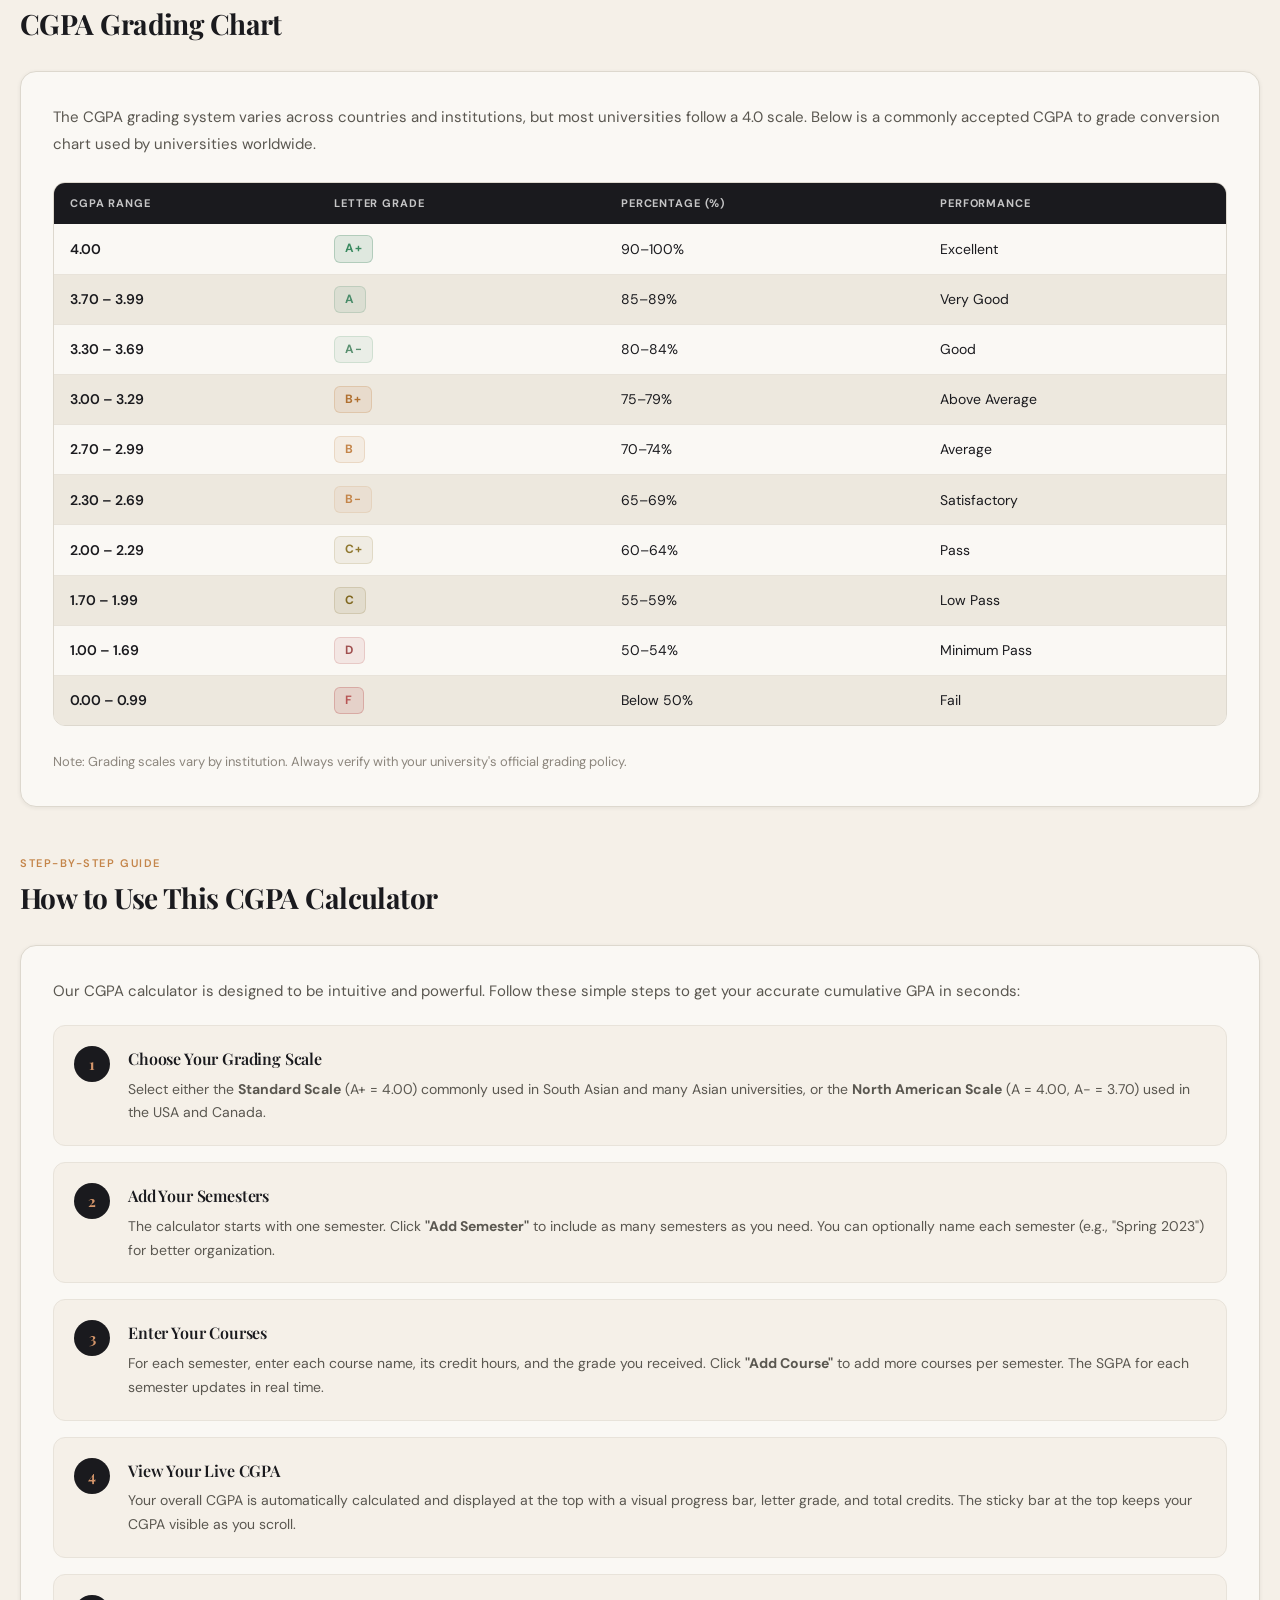
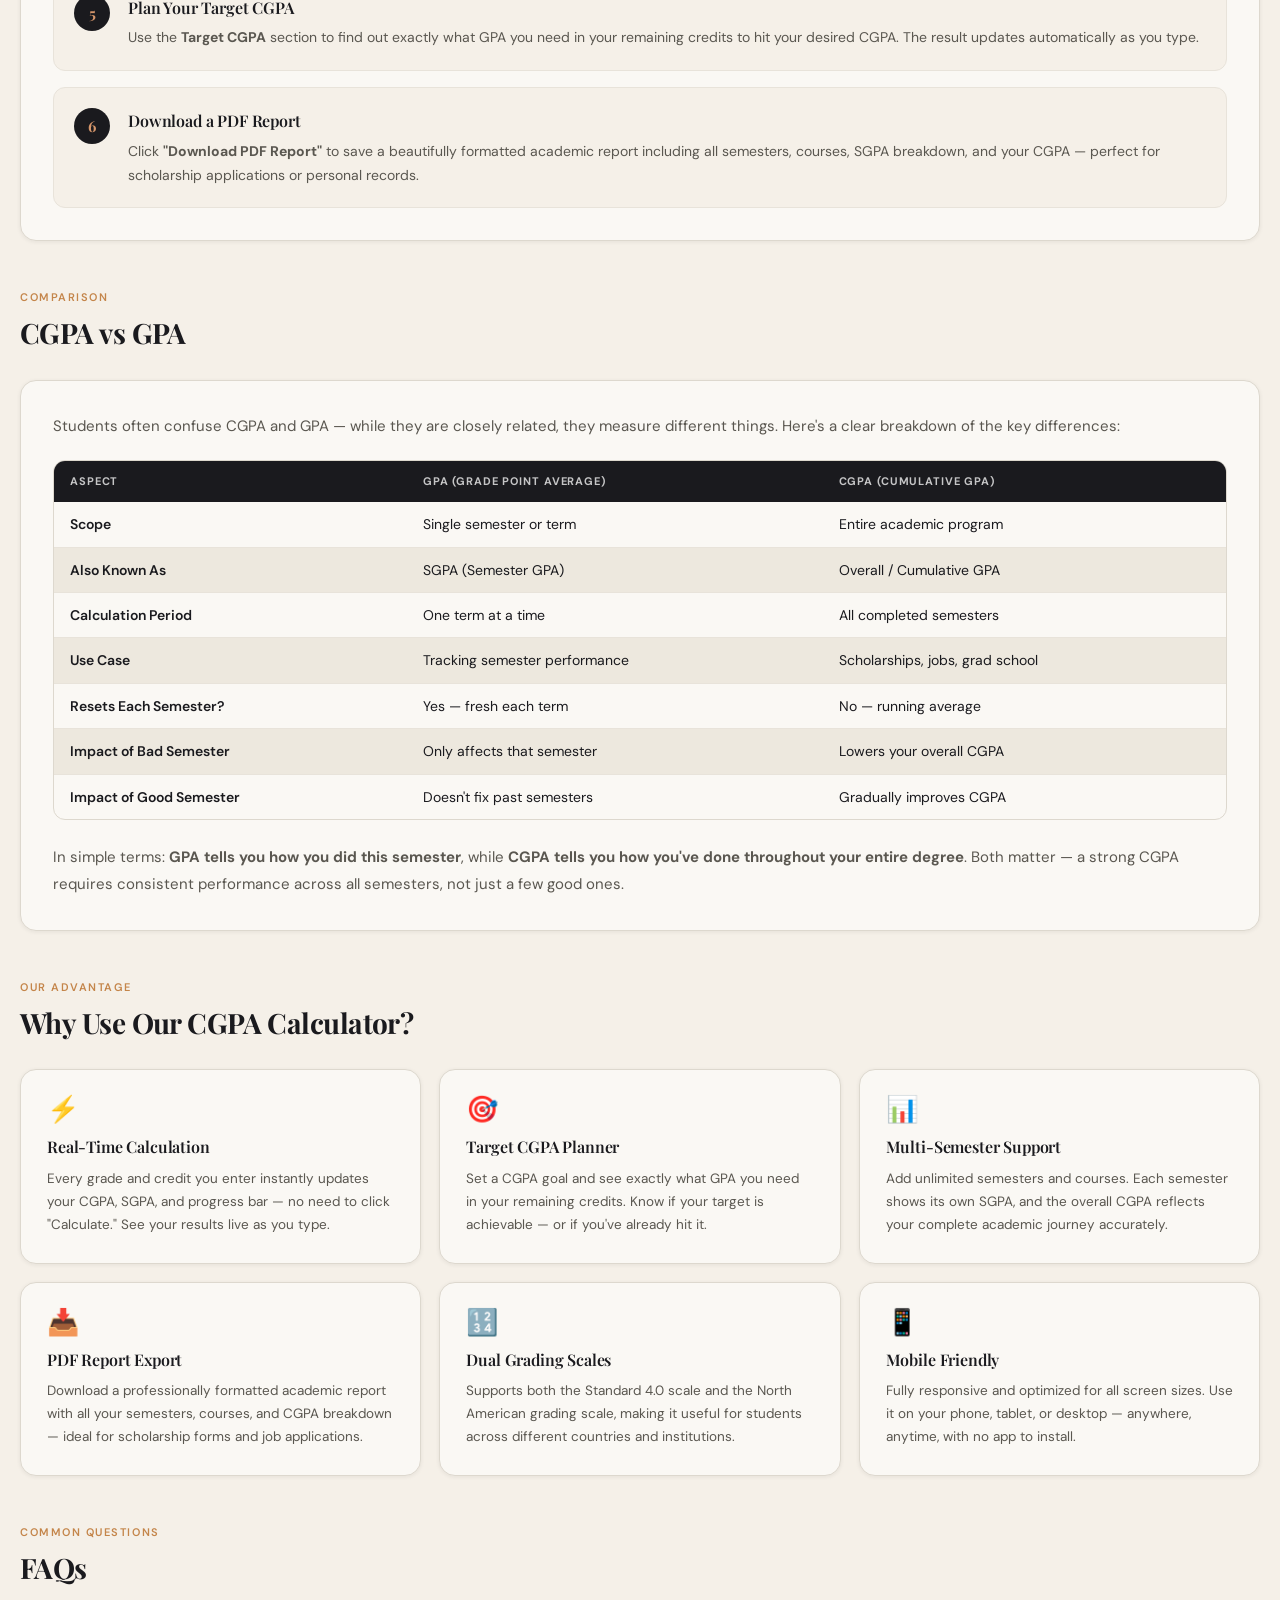
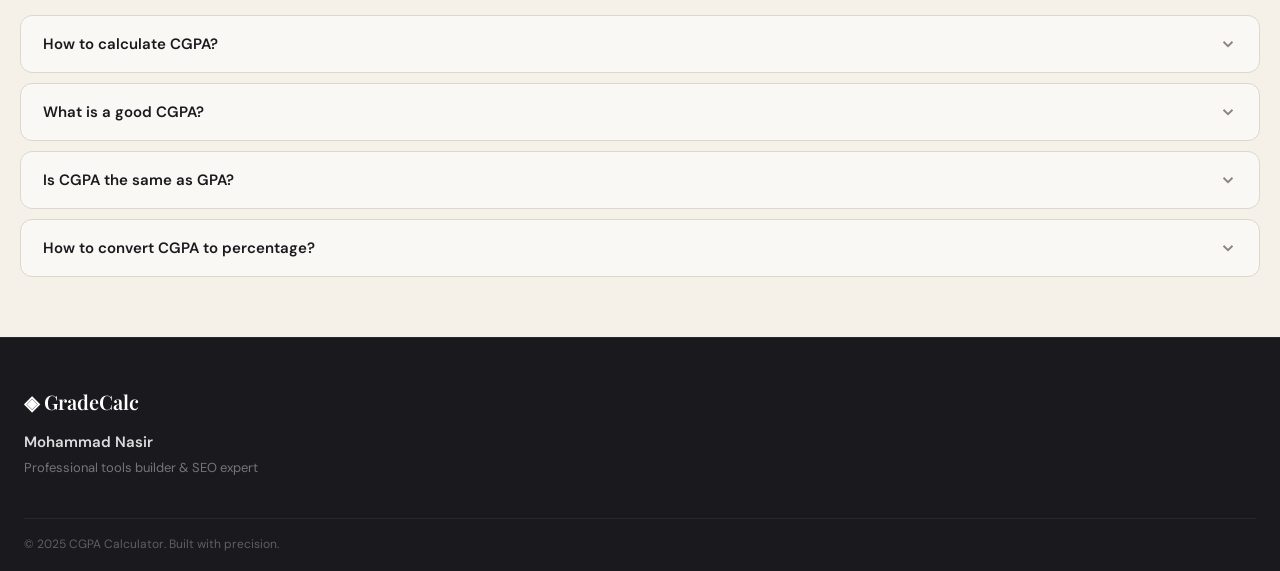
==== commit 0545bc74: "index.html" ====
--- a/index.html
+++ b/index.html
@@ -23,6 +23,61 @@
   <link rel="icon" type="image/webp" href="cgpa-calculator-logo.webp" />
   <link href="https://fonts.googleapis.com/css2?family=Playfair+Display:wght@400;600;700&family=DM+Sans:wght@300;400;500;600&display=swap" rel="stylesheet" />
   <link rel="stylesheet" href="style.css" />
+  <script type="application/ld+json">
+{
+  "@context": "https://schema.org",
+  "@type": "SoftwareApplication",
+  "name": "CGPA Calculator",
+  "applicationCategory": "EducationalApplication",
+  "operatingSystem": "All",
+  "url": "https://cgpacalculator.dev/",
+  "description": "Free online CGPA calculator for students to calculate GPA, SGPA and CGPA instantly.",
+  "offers": {
+    "@type": "Offer",
+    "price": "0"
+  }
+}
+</script>
+  <script type="application/ld+json">
+{
+  "@context": "https://schema.org",
+  "@type": "FAQPage",
+  "mainEntity": [
+    {
+      "@type": "Question",
+      "name": "How to calculate CGPA?",
+      "acceptedAnswer": {
+        "@type": "Answer",
+        "text": "To calculate CGPA, multiply each course's grade point by its credit hours, sum all weighted grade points, and divide by the total credits attempted across all semesters."
+      }
+    },
+    {
+      "@type": "Question",
+      "name": "What is a good CGPA?",
+      "acceptedAnswer": {
+        "@type": "Answer",
+        "text": "A CGPA of 3.5 or above on a 4.0 scale is generally considered excellent. A CGPA between 3.0 and 3.49 is considered good, while below 2.5 may limit some academic and career opportunities."
+      }
+    },
+    {
+      "@type": "Question",
+      "name": "Is CGPA the same as GPA?",
+      "acceptedAnswer": {
+        "@type": "Answer",
+        "text": "No, GPA usually refers to the grade point average for a single semester, while CGPA is the cumulative average across all semesters in an academic program."
+      }
+    },
+    {
+      "@type": "Question",
+      "name": "How to convert CGPA to percentage?",
+      "acceptedAnswer": {
+        "@type": "Answer",
+        "text": "A commonly used formula is Percentage = CGPA × 9.5. However, different universities may use different conversion methods, so it is best to check your institution's official guidelines."
+      }
+    }
+  ]
+}
+</script>
 </head>
 <body>
 
@@ -468,7 +523,7 @@
       </div>
     </div>
     <div class="footer-bottom">
-      <span>© 2025 GradeCalc. Built with precision.</span>
+      <span>© 2025 CGPA Calculator. Built with precision.</span>
     </div>
   </footer>
 
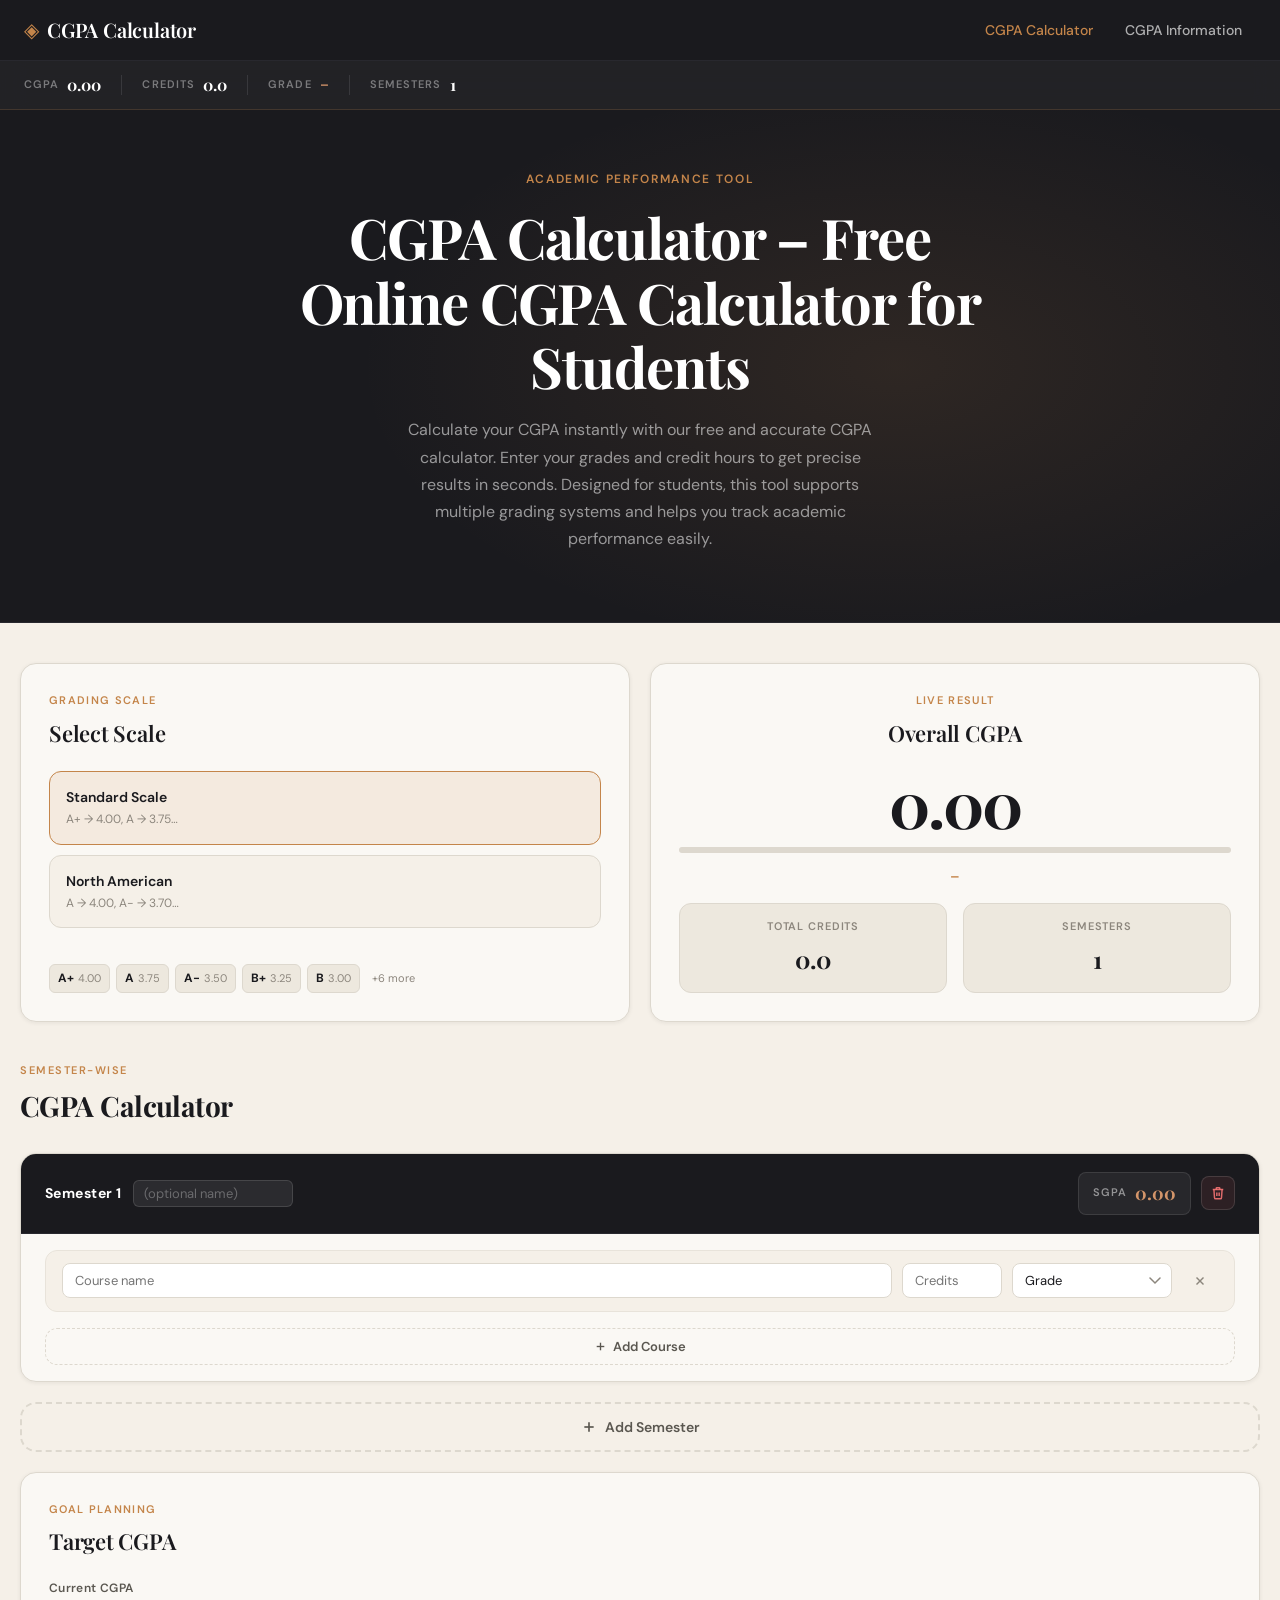
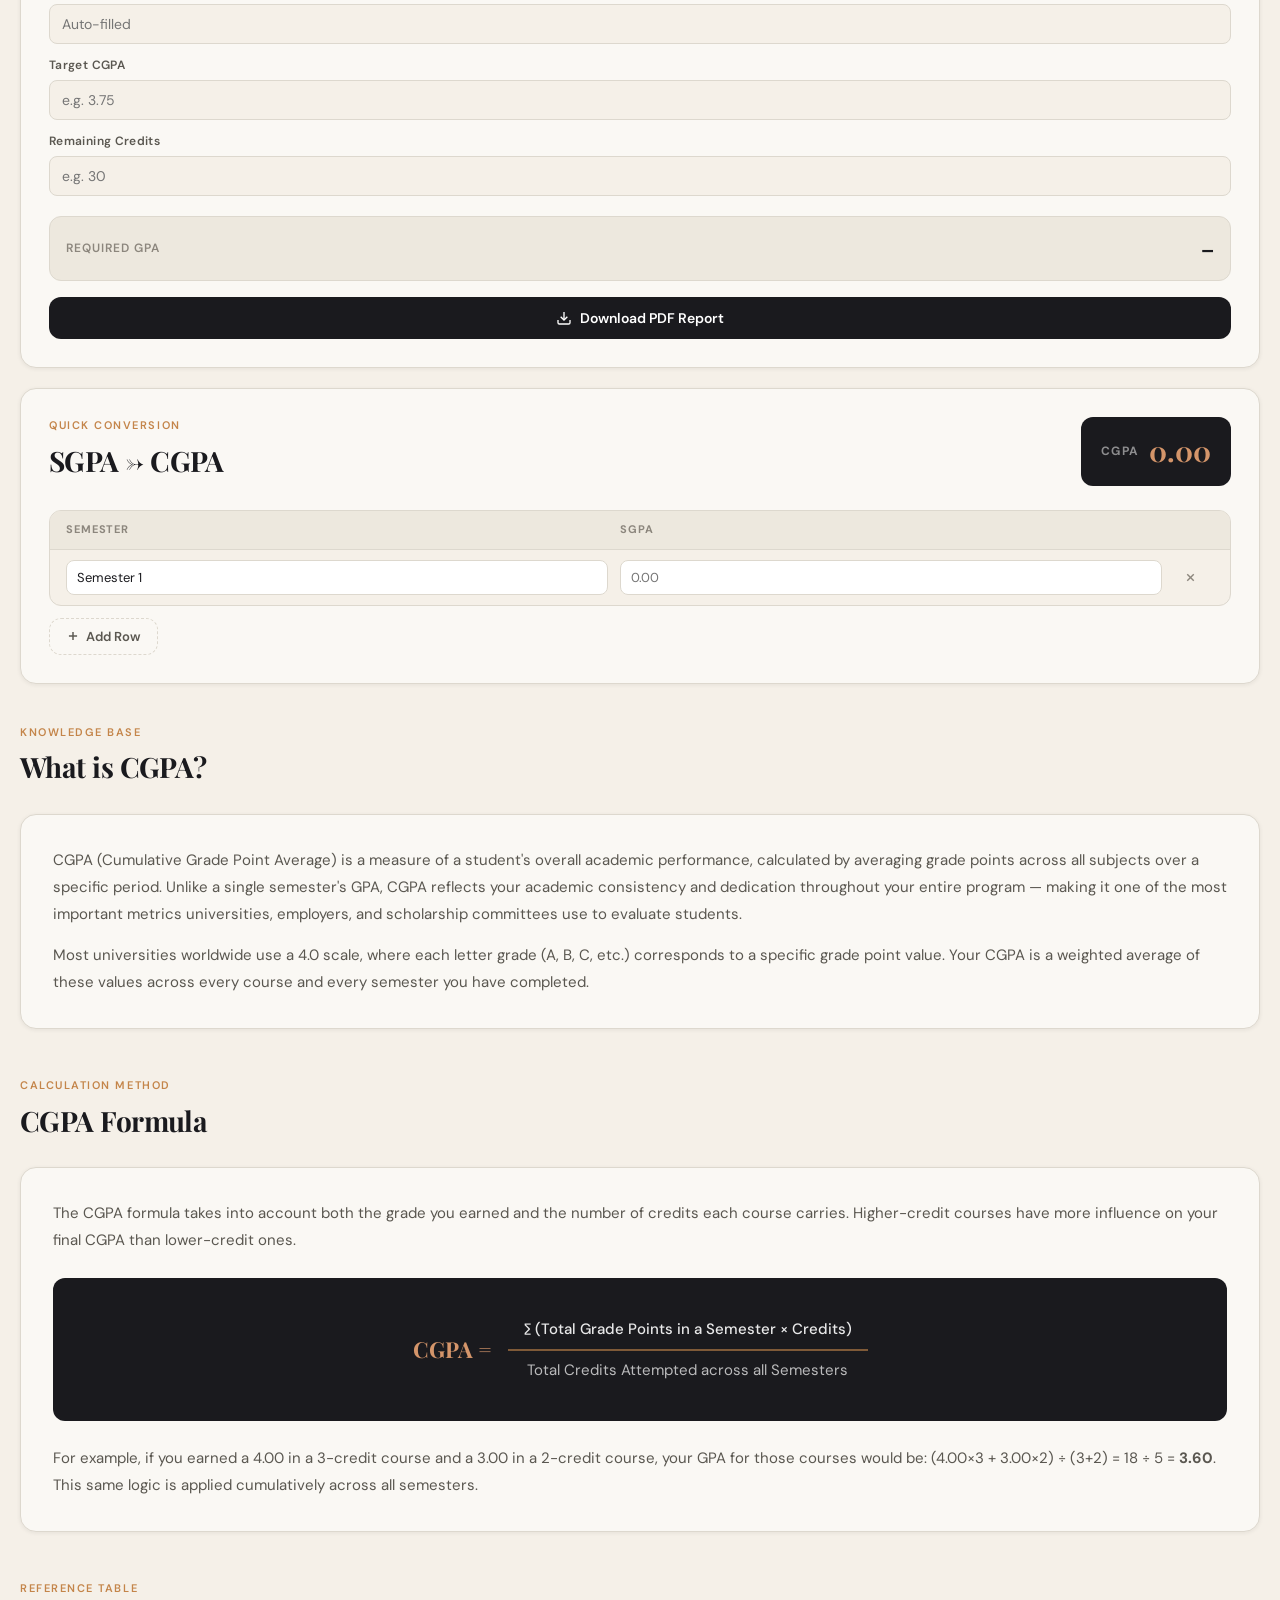
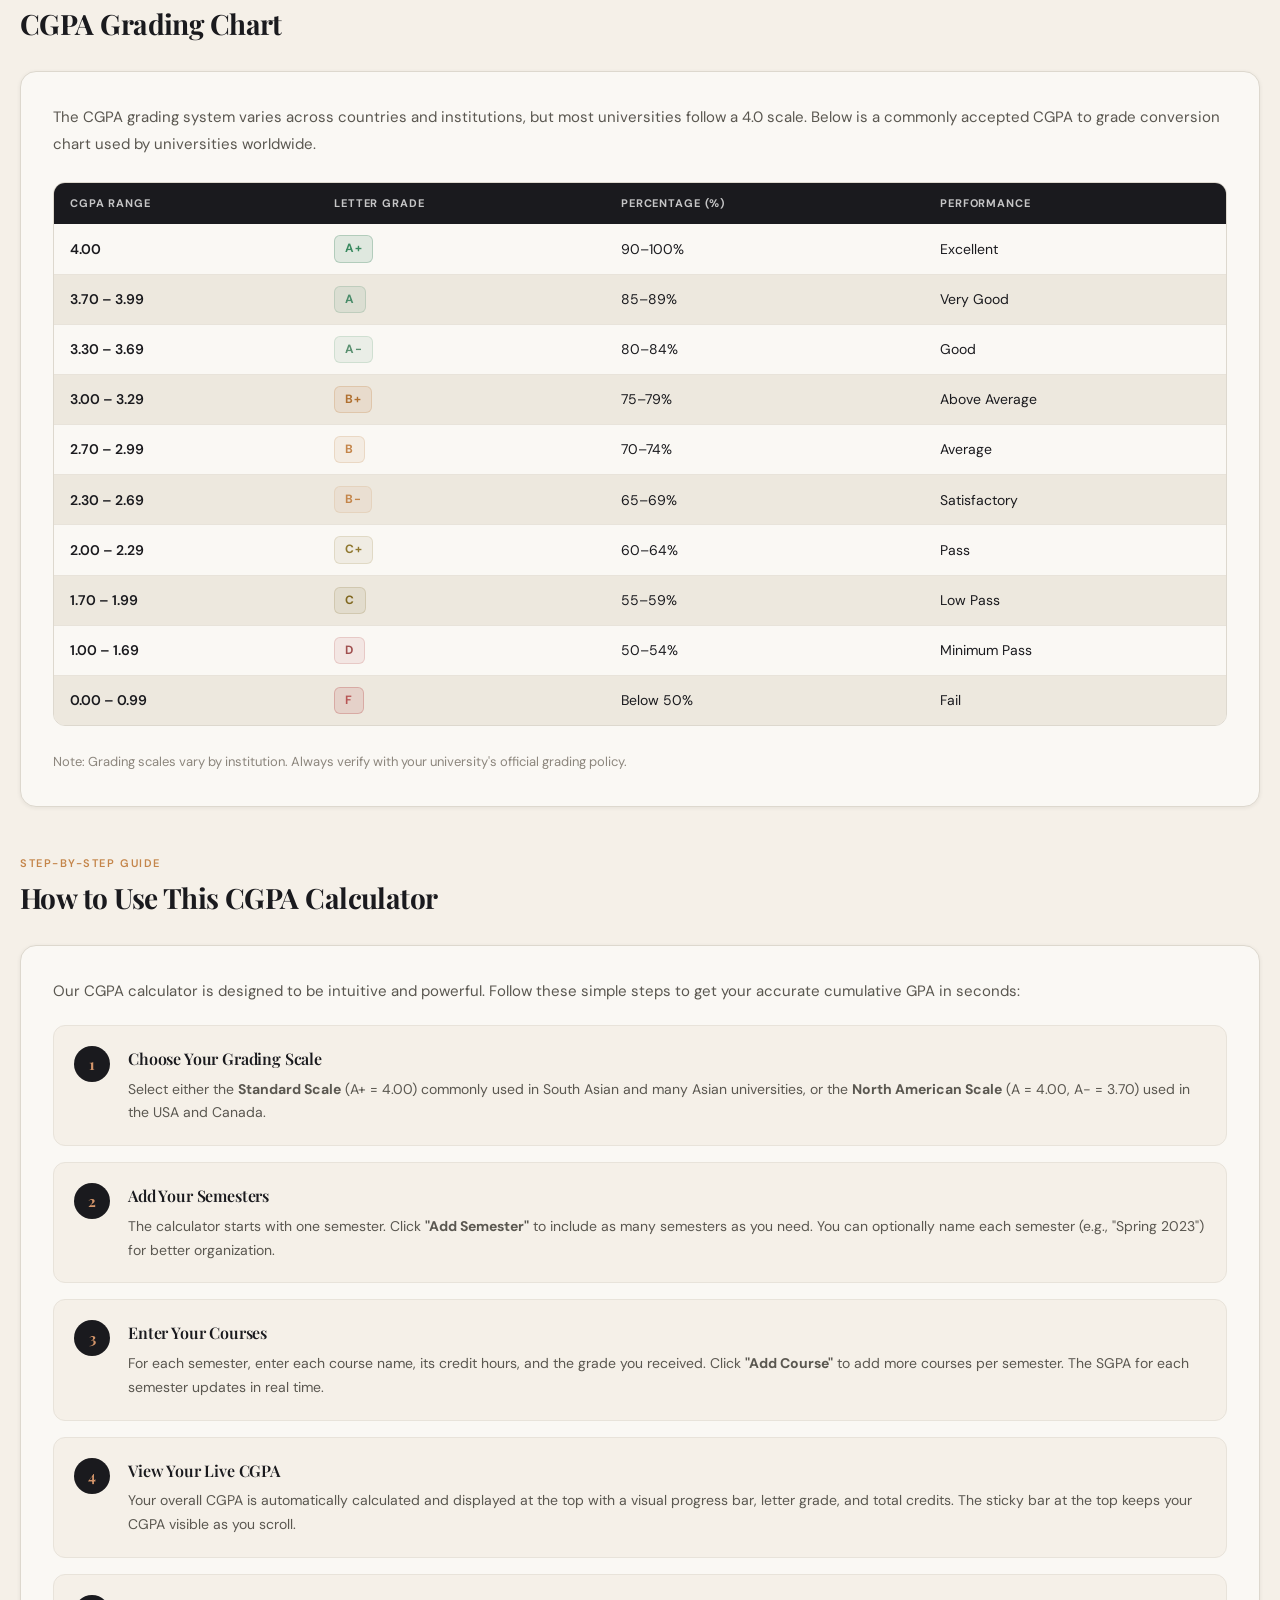
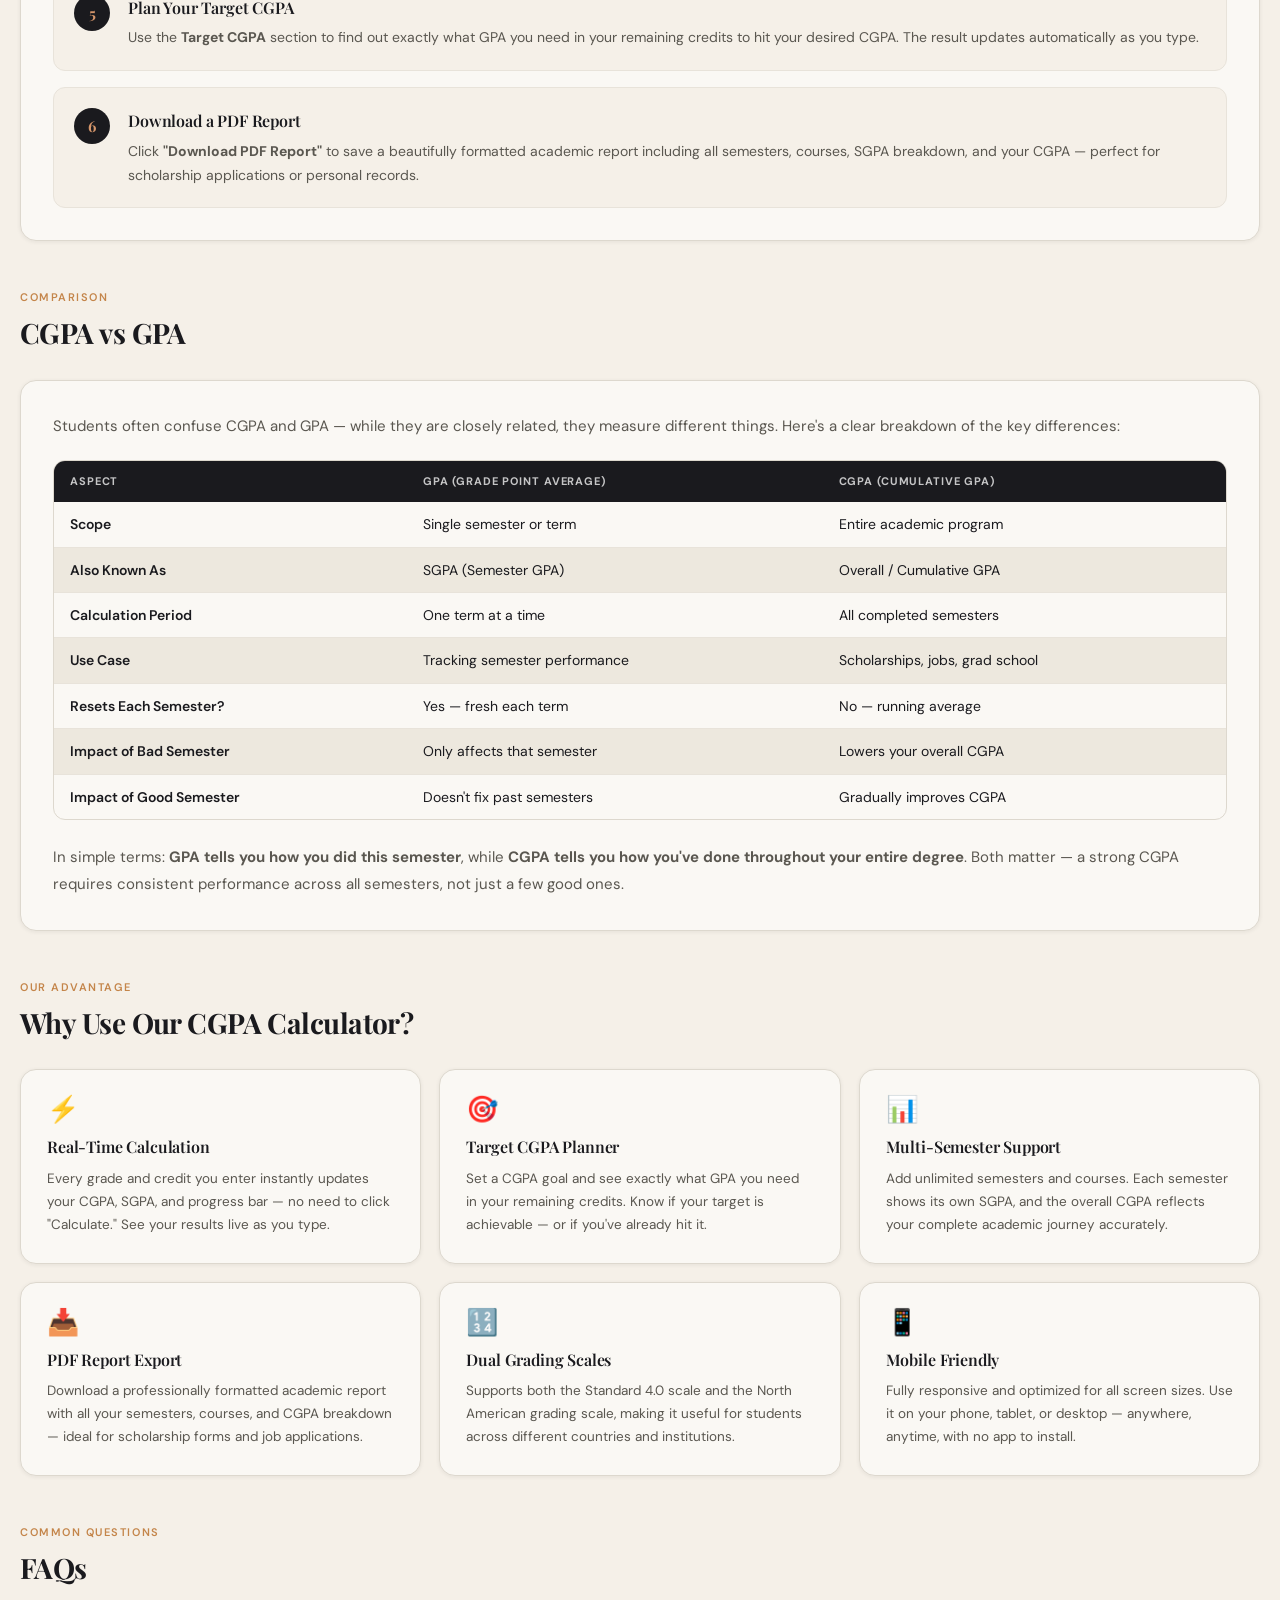
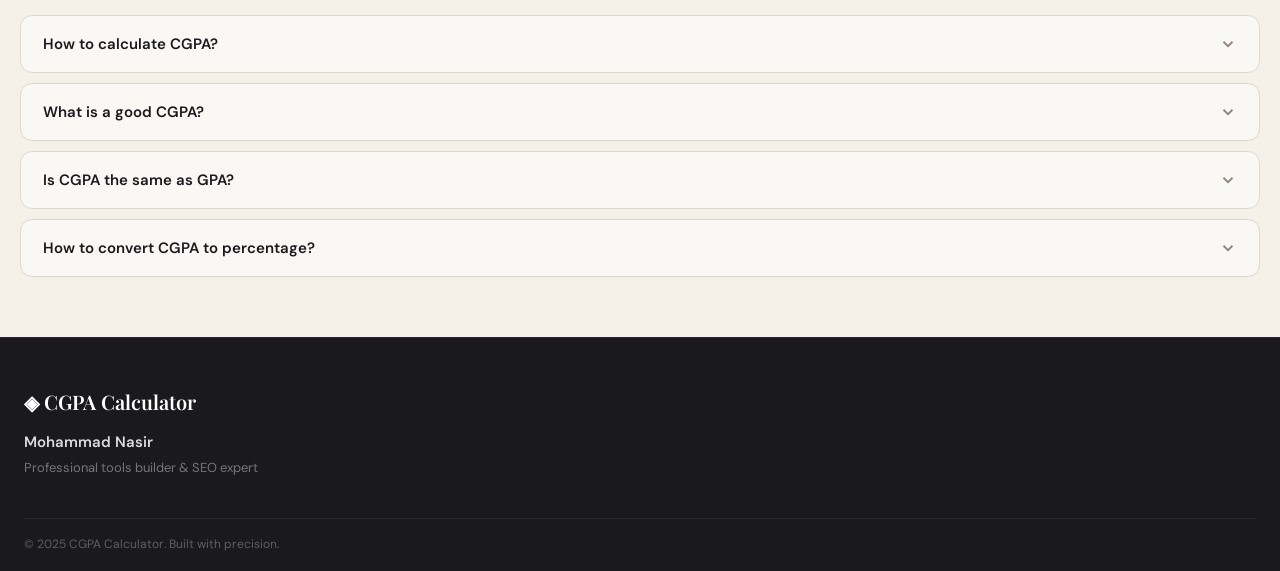
==== commit de03666e: "index.html" ====
--- a/index.html
+++ b/index.html
@@ -517,7 +517,7 @@
   <footer class="footer">
     <div class="footer-inner">
       <div class="footer-left">
-        <div class="footer-logo">◈ GradeCalc</div>
+        <div class="footer-logo">◈ CGPA Calculator</div>
         <div class="footer-author">Mohammad Nasir</div>
         <div class="footer-bio">Professional tools builder & SEO expert</div>
       </div>
